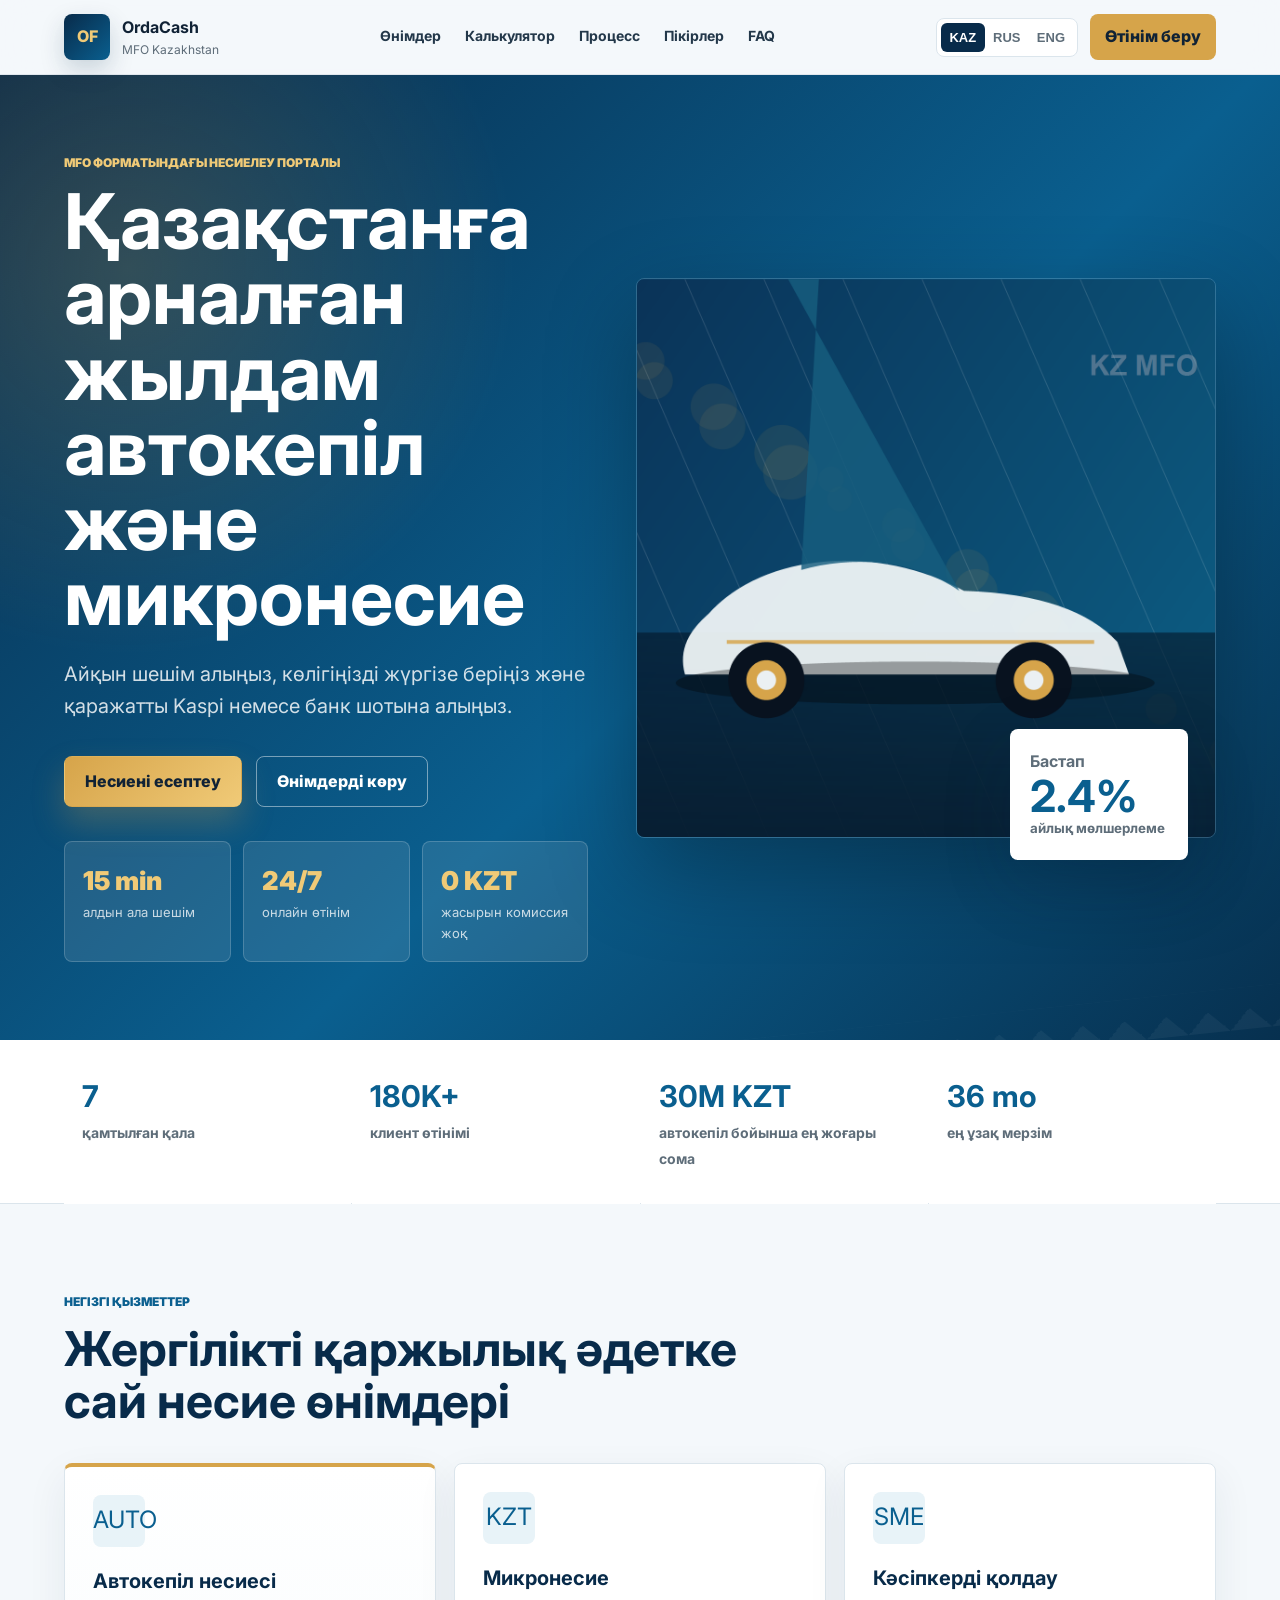
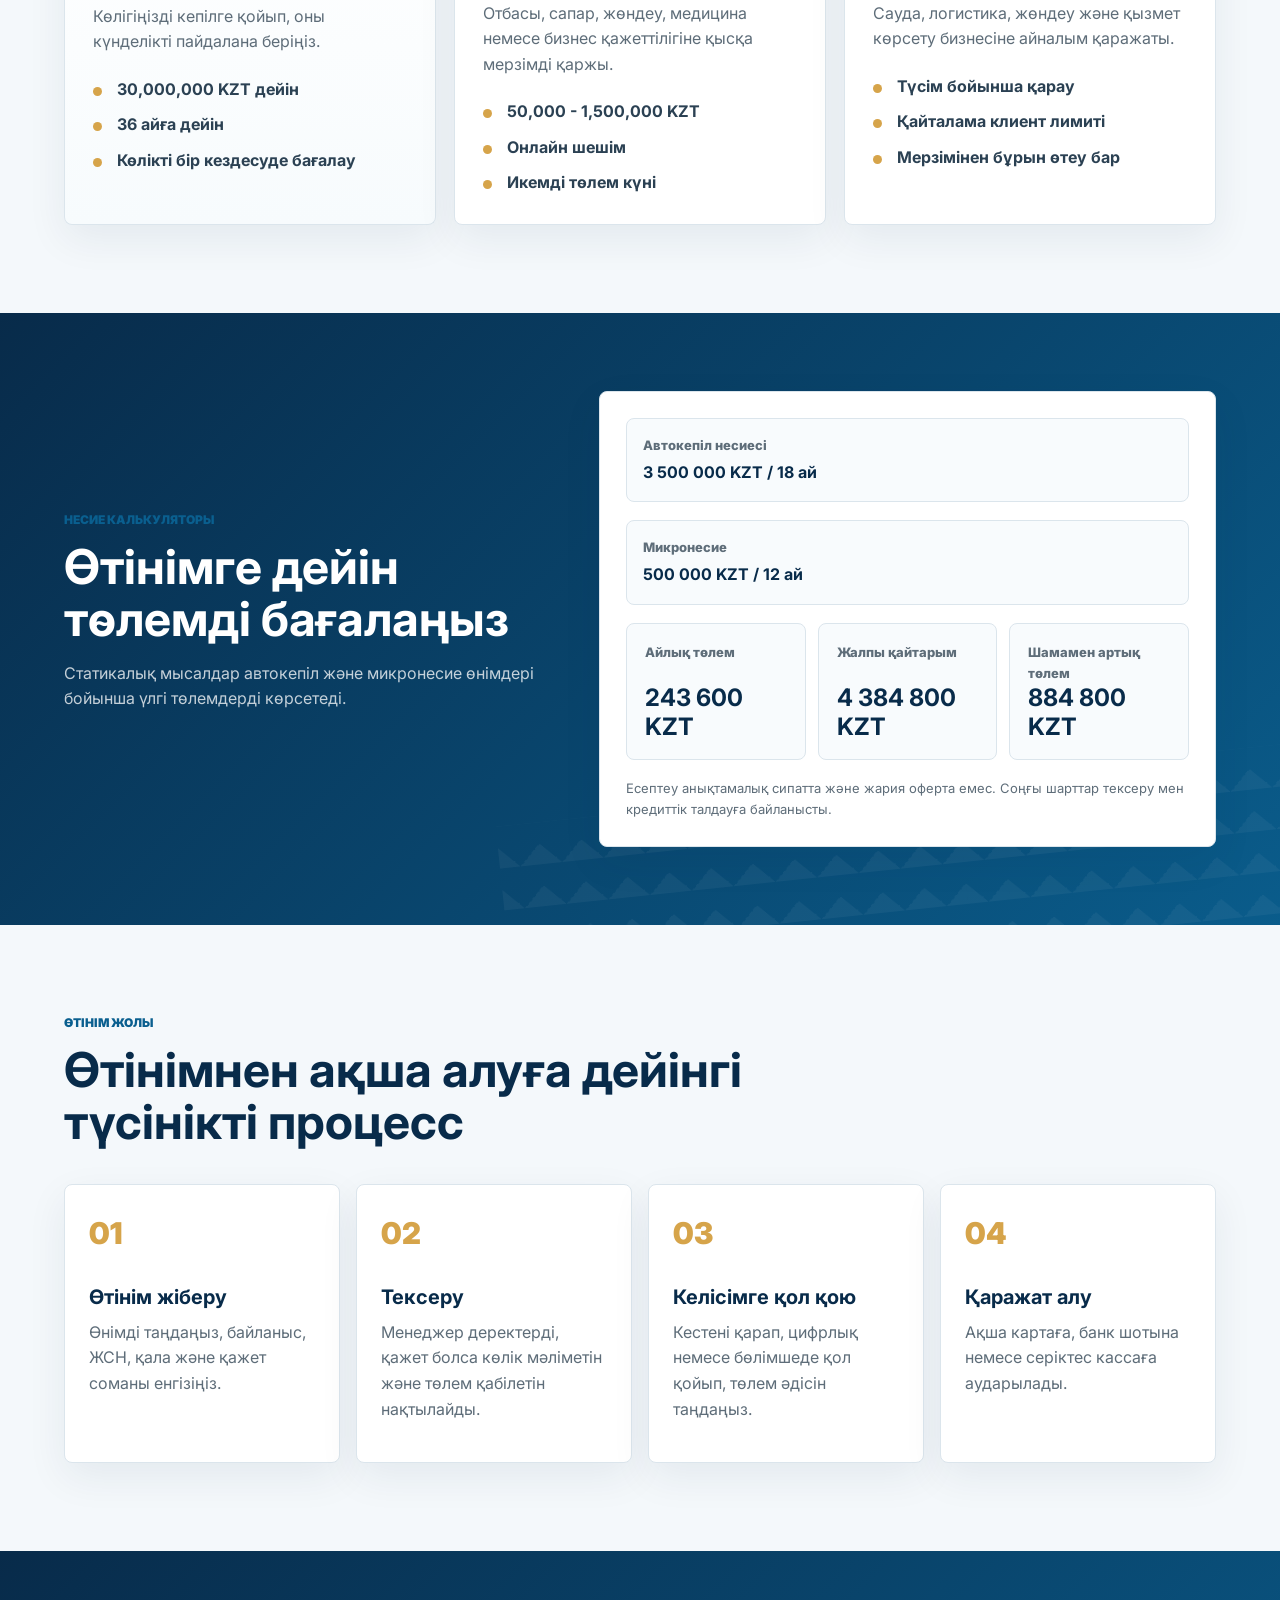
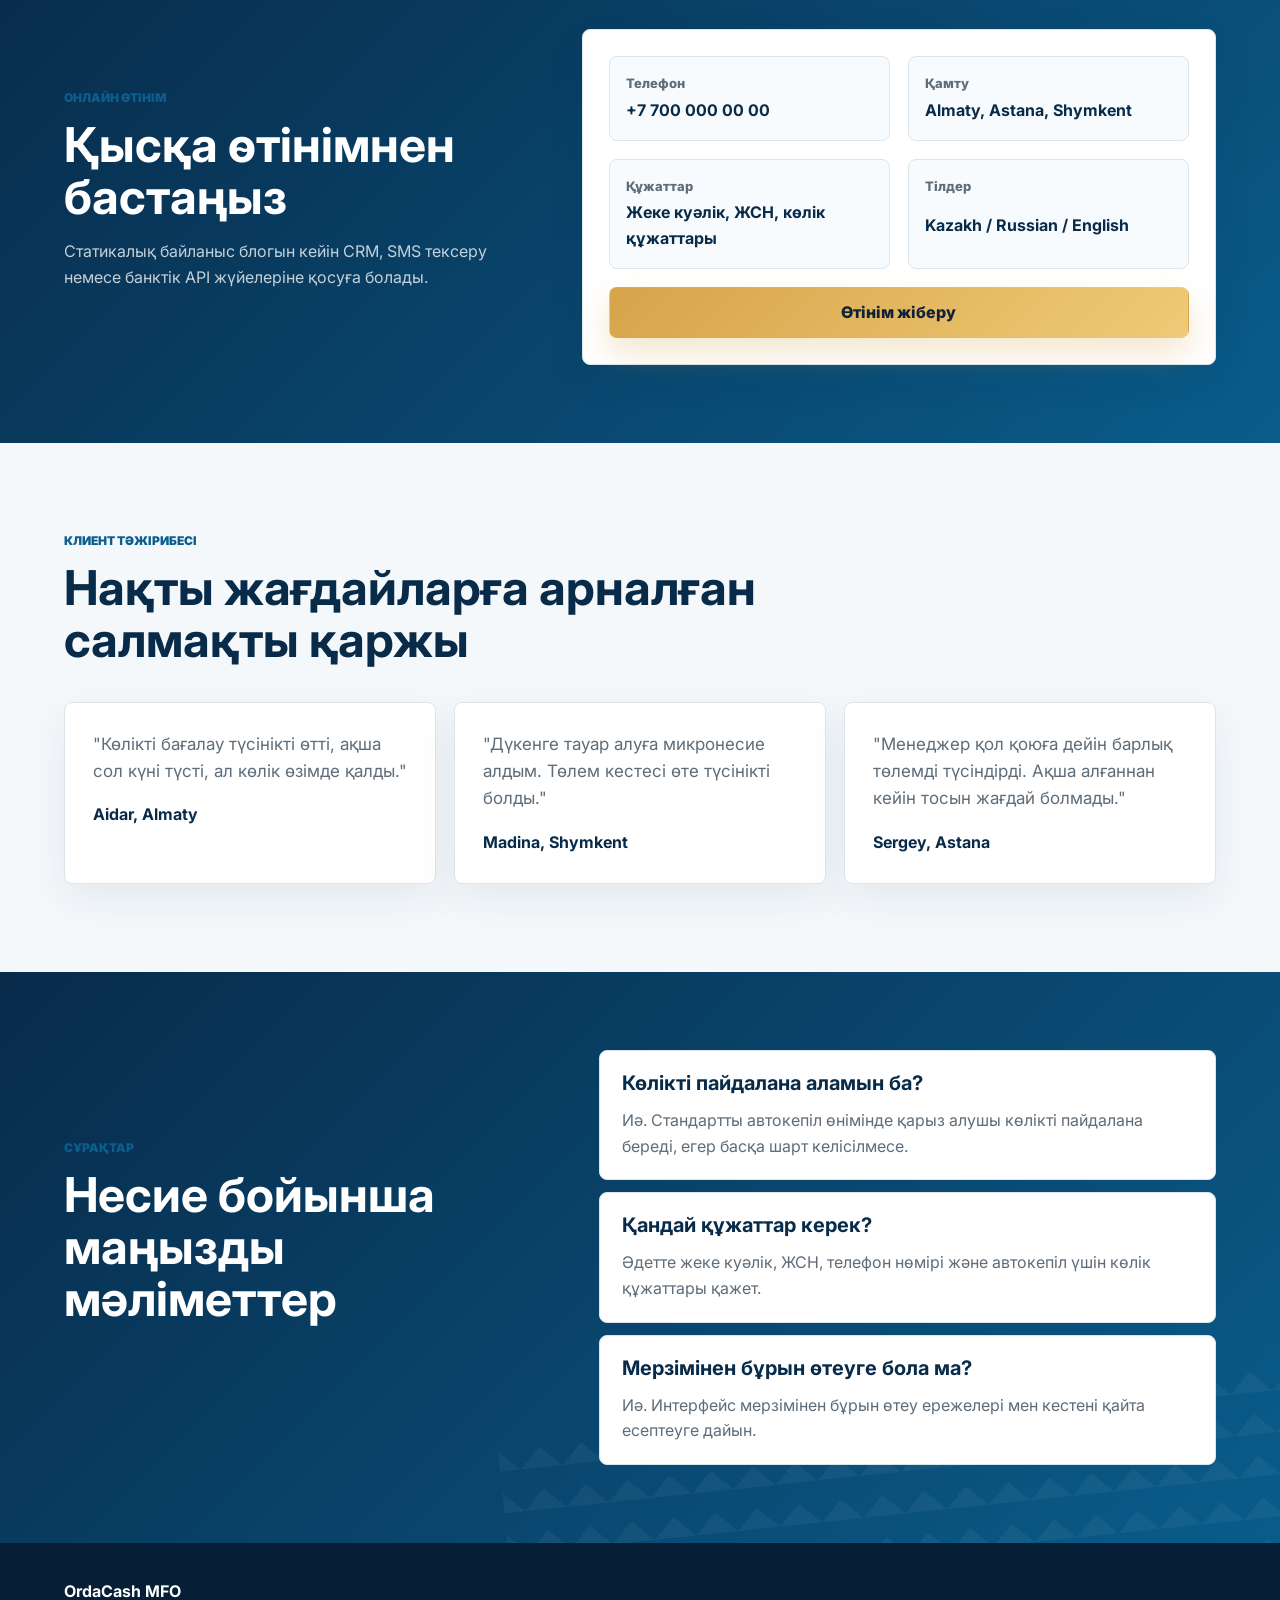
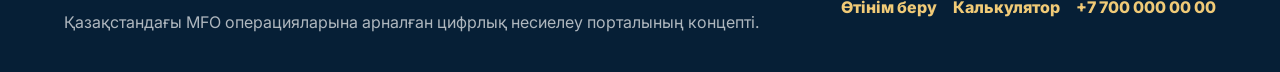
==== index.html @ c7bb6520 "Altyn Finance -> OrdaCash" ====
<!doctype html>
<html lang="kk">
  <head>
    <meta charset="utf-8" />
    <meta name="viewport" content="width=device-width, initial-scale=1" />
    <meta
      name="description"
      content="Kazakhstan MFO portal for auto-secured loans and microloans with multilingual content and responsive design."
    />
    <title>OrdaCash MFO | Kazakhstan Loan Portal</title>
    <link rel="preconnect" href="https://fonts.googleapis.com" />
    <link rel="preconnect" href="https://fonts.gstatic.com" crossorigin />
    <link
      href="https://fonts.googleapis.com/css2?family=Inter:wght@400;500;600;700;800&display=swap"
      rel="stylesheet"
    />
    <link rel="stylesheet" href="styles.css" />
  </head>
  <body>
    <header class="site-header">
      <a class="brand" href="#top" aria-label="OrdaCash home">
        <span class="brand-mark">OF</span>
        <span>
          <strong>OrdaCash</strong>
          <small data-i18n="brandSub">MFO Kazakhstan</small>
        </span>
      </a>

      <nav class="nav-links" aria-label="Primary navigation">
        <a href="#products" data-i18n="navProducts">Products</a>
        <a href="#calculator" data-i18n="navCalc">Calculator</a>
        <a href="#process" data-i18n="navProcess">Process</a>
        <a href="#reviews" data-i18n="navReviews">Reviews</a>
        <a href="#faq" data-i18n="navFaq">FAQ</a>
      </nav>

      <div class="header-actions">
        <div class="lang-switch" aria-label="Language switcher">
          <button class="active" type="button" data-lang="kk">KAZ</button>
          <button type="button" data-lang="ru">RUS</button>
          <button type="button" data-lang="en">ENG</button>
        </div>
        <a class="button compact" href="#apply" data-i18n="applyNow">Apply now</a>
      </div>
    </header>

    <main id="top">
      <section class="hero section-band">
        <div class="hero-copy">
          <p class="eyebrow" data-i18n="heroEyebrow">Licensed MFO-style lending portal</p>
          <h1 data-i18n="heroTitle">Fast auto-secured loans and microloans for Kazakhstan</h1>
          <p class="hero-text" data-i18n="heroText">
            Get a transparent decision, keep driving your vehicle, and receive funds to a Kaspi or bank account.
          </p>
          <div class="hero-actions">
            <a class="button primary" href="#calculator" data-i18n="calculateLoan">Calculate loan</a>
            <a class="button ghost" href="#products" data-i18n="viewProducts">View products</a>
          </div>
          <dl class="trust-strip">
            <div>
              <dt>15 min</dt>
              <dd data-i18n="statDecision">preliminary decision</dd>
            </div>
            <div>
              <dt>24/7</dt>
              <dd data-i18n="statOnline">online application</dd>
            </div>
            <div>
              <dt>0 KZT</dt>
              <dd data-i18n="statHidden">hidden fees</dd>
            </div>
          </dl>
        </div>

        <div class="hero-visual" aria-label="Auto loan visual">
          <img src="assets/hero-car-finance.png" alt="Premium vehicle finance visual in blue and gold" />
          <div class="rate-card">
            <span data-i18n="rateLabel">From</span>
            <strong>2.4%</strong>
            <small data-i18n="ratePeriod">monthly rate</small>
          </div>
        </div>
      </section>

      <section class="metrics">
        <div>
          <strong>7</strong>
          <span data-i18n="metricCities">cities covered</span>
        </div>
        <div>
          <strong>180K+</strong>
          <span data-i18n="metricClients">client applications</span>
        </div>
        <div>
          <strong>30M KZT</strong>
          <span data-i18n="metricMax">maximum auto-secured amount</span>
        </div>
        <div>
          <strong>36 mo</strong>
          <span data-i18n="metricTerm">maximum term</span>
        </div>
      </section>

      <section id="products" class="section">
        <div class="section-heading">
          <p class="eyebrow" data-i18n="productsEyebrow">Core services</p>
          <h2 data-i18n="productsTitle">Loan products built for local financial habits</h2>
        </div>
        <div class="product-grid">
          <article class="product-card featured">
            <div class="icon-badge">AUTO</div>
            <h3 data-i18n="autoTitle">Auto-secured loan</h3>
            <p data-i18n="autoText">Use your vehicle as collateral while continuing to drive it every day.</p>
            <ul>
              <li data-i18n="autoPoint1">Up to 30,000,000 KZT</li>
              <li data-i18n="autoPoint2">Term up to 36 months</li>
              <li data-i18n="autoPoint3">Vehicle valuation in one visit</li>
            </ul>
          </article>
          <article class="product-card">
            <div class="icon-badge">KZT</div>
            <h3 data-i18n="microTitle">Microloan</h3>
            <p data-i18n="microText">Short-term financing for family, travel, repair, medical, or business needs.</p>
            <ul>
              <li data-i18n="microPoint1">50,000 - 1,500,000 KZT</li>
              <li data-i18n="microPoint2">Online decision</li>
              <li data-i18n="microPoint3">Flexible repayment date</li>
            </ul>
          </article>
          <article class="product-card">
            <div class="icon-badge">SME</div>
            <h3 data-i18n="smeTitle">Entrepreneur support</h3>
            <p data-i18n="smeText">Working-capital loans for small trade, logistics, repair shops, and services.</p>
            <ul>
              <li data-i18n="smePoint1">Revenue-based review</li>
              <li data-i18n="smePoint2">Repeat-client limits</li>
              <li data-i18n="smePoint3">Early repayment available</li>
            </ul>
          </article>
        </div>
      </section>

      <section id="calculator" class="calculator-section section-band">
        <div class="calculator-copy">
          <p class="eyebrow" data-i18n="calcEyebrow">Loan calculator</p>
          <h2 data-i18n="calcTitle">Estimate payment before applying</h2>
          <p data-i18n="calcText">
            Static examples show typical repayment figures for auto-secured and microloan products.
          </p>
        </div>

        <div class="calculator">
          <div class="static-row">
            <span data-i18n="autoTitle">Auto-secured loan</span>
            <strong data-i18n="calcExampleAuto">3 500 000 KZT / 18 months</strong>
          </div>
          <div class="static-row">
            <span data-i18n="microTitle">Microloan</span>
            <strong data-i18n="calcExampleMicro">500 000 KZT / 12 months</strong>
          </div>
          <div class="result-grid">
            <div>
              <span data-i18n="monthlyPayment">Monthly payment</span>
              <strong>243 600 KZT</strong>
            </div>
            <div>
              <span data-i18n="totalPayment">Total repayment</span>
              <strong>4 384 800 KZT</strong>
            </div>
            <div>
              <span data-i18n="overPayment">Estimated overpayment</span>
              <strong>884 800 KZT</strong>
            </div>
          </div>
          <p class="fineprint" data-i18n="calcFineprint">
            Calculation is indicative and not a public offer. Final terms depend on verification and credit review.
          </p>
        </div>
      </section>

      <section id="process" class="section">
        <div class="section-heading">
          <p class="eyebrow" data-i18n="processEyebrow">Application flow</p>
          <h2 data-i18n="processTitle">A familiar, low-friction route from request to payout</h2>
        </div>
        <div class="steps">
          <article>
            <span>01</span>
            <h3 data-i18n="step1Title">Submit request</h3>
            <p data-i18n="step1Text">Choose product, enter contacts, IIN, city, and target amount.</p>
          </article>
          <article>
            <span>02</span>
            <h3 data-i18n="step2Title">Verification</h3>
            <p data-i18n="step2Text">Manager confirms details, vehicle data if needed, and repayment capacity.</p>
          </article>
          <article>
            <span>03</span>
            <h3 data-i18n="step3Title">Sign agreement</h3>
            <p data-i18n="step3Text">Review schedule, sign digitally or in branch, and select payout method.</p>
          </article>
          <article>
            <span>04</span>
            <h3 data-i18n="step4Title">Receive funds</h3>
            <p data-i18n="step4Text">Funds are transferred to card, bank account, or partner cash desk.</p>
          </article>
        </div>
      </section>

      <section id="apply" class="apply-section section-band">
        <div>
          <p class="eyebrow" data-i18n="applyEyebrow">Online request</p>
          <h2 data-i18n="applyTitle">Start with a short application</h2>
          <p data-i18n="applyText">The static contact block can be connected to CRM, SMS verification, or banking APIs later.</p>
        </div>
        <div class="application-form static-application">
          <div>
            <span data-i18n="phoneLabel">Phone</span>
            <strong>+7 700 000 00 00</strong>
          </div>
          <div>
            <span data-i18n="coverageLabel">Coverage</span>
            <strong>Almaty, Astana, Shymkent</strong>
          </div>
          <div>
            <span data-i18n="documentsLabel">Documents</span>
            <strong data-i18n="documentsValue">ID, IIN, vehicle documents</strong>
          </div>
          <div>
            <span data-i18n="languagesLabel">Languages</span>
            <strong>Kazakh / Russian / English</strong>
          </div>
          <a class="button primary wide" href="tel:+77000000000" data-i18n="sendRequest">Send request</a>
        </div>
      </section>

      <section id="reviews" class="section">
        <div class="section-heading">
          <p class="eyebrow" data-i18n="reviewsEyebrow">Client stories</p>
          <h2 data-i18n="reviewsTitle">Calm, practical finance for real situations</h2>
        </div>
        <div class="reviews">
          <article>
            <p data-i18n="review1">"The car valuation was clear, and I received the money the same day without leaving the vehicle at the branch."</p>
            <strong>Aidar, Almaty</strong>
          </article>
          <article>
            <p data-i18n="review2">"I used a microloan for shop inventory. The repayment calendar was easy to understand."</p>
            <strong>Madina, Shymkent</strong>
          </article>
          <article>
            <p data-i18n="review3">"The manager explained all charges before signing. No surprises after payout."</p>
            <strong>Sergey, Astana</strong>
          </article>
        </div>
      </section>

      <section id="faq" class="faq section-band">
        <div class="section-heading">
          <p class="eyebrow" data-i18n="faqEyebrow">Questions</p>
          <h2 data-i18n="faqTitle">Important lending details</h2>
        </div>
        <div class="faq-list">
          <article>
            <h3 data-i18n="faq1Q">Can I keep using my car?</h3>
            <p data-i18n="faq1A">Yes. For the standard auto-secured product, the borrower keeps using the vehicle unless a different structure is agreed.</p>
          </article>
          <article>
            <h3 data-i18n="faq2Q">Which documents are needed?</h3>
            <p data-i18n="faq2A">Usually identity document, IIN, phone number, and vehicle documents for auto-secured loans.</p>
          </article>
          <article>
            <h3 data-i18n="faq3Q">Is early repayment possible?</h3>
            <p data-i18n="faq3A">Yes. The interface is prepared for early repayment rules and schedule recalculation.</p>
          </article>
        </div>
      </section>
    </main>

    <footer class="site-footer">
      <div>
        <strong>OrdaCash MFO</strong>
        <p data-i18n="footerText">Digital lending portal concept for Kazakhstan MFO operations.</p>
      </div>
      <div class="footer-links">
        <a href="#apply" data-i18n="applyNow">Apply now</a>
        <a href="#calculator" data-i18n="navCalc">Calculator</a>
        <a href="tel:+77000000000">+7 700 000 00 00</a>
      </div>
    </footer>

    <script src="script.js"></script>
  </body>
</html>
---- styles.css ----
:root {
  --navy: #082b4a;
  --blue: #0a5f8f;
  --blue-2: #0d7a9b;
  --gold: #d6a44a;
  --gold-2: #f0ca77;
  --ink: #102235;
  --muted: #5e6d79;
  --line: #dbe5ec;
  --panel: #ffffff;
  --soft: #f4f8fb;
  --shadow: 0 24px 70px rgba(8, 43, 74, 0.16);
}

* {
  box-sizing: border-box;
}

html {
  scroll-behavior: smooth;
}

body {
  margin: 0;
  background: var(--soft);
  color: var(--ink);
  font-family: Inter, Arial, sans-serif;
  line-height: 1.6;
}

a {
  color: inherit;
  text-decoration: none;
}

img {
  display: block;
  max-width: 100%;
}

.site-header {
  position: sticky;
  top: 0;
  z-index: 20;
  display: grid;
  grid-template-columns: auto 1fr auto;
  gap: 24px;
  align-items: center;
  padding: 14px clamp(18px, 5vw, 72px);
  background: rgba(244, 248, 251, 0.88);
  border-bottom: 1px solid rgba(8, 43, 74, 0.08);
  backdrop-filter: blur(18px);
}

.brand,
.header-actions,
.nav-links,
.lang-switch {
  display: flex;
  align-items: center;
}

.brand {
  gap: 12px;
}

.brand-mark {
  display: grid;
  width: 46px;
  height: 46px;
  place-items: center;
  border-radius: 8px;
  background: linear-gradient(135deg, var(--navy), var(--blue));
  color: var(--gold-2);
  font-weight: 800;
  box-shadow: 0 10px 24px rgba(8, 43, 74, 0.18);
}

.brand strong,
.brand small {
  display: block;
}

.brand small {
  color: var(--muted);
  font-size: 12px;
}

.nav-links {
  justify-content: center;
  gap: 24px;
  color: #23384a;
  font-size: 14px;
  font-weight: 700;
}

.nav-links a {
  padding: 8px 0;
  border-bottom: 2px solid transparent;
}

.nav-links a:hover {
  border-color: var(--gold);
}

.header-actions {
  gap: 12px;
}

.lang-switch {
  padding: 4px;
  border: 1px solid var(--line);
  border-radius: 8px;
  background: #fff;
}

.lang-switch button {
  display: inline-flex;
  align-items: center;
  justify-content: center;
  min-width: 44px;
  border: 0;
  border-radius: 6px;
  background: transparent;
  color: var(--muted);
  cursor: pointer;
  font-size: 13px;
  font-weight: 800;
  padding: 7px 8px;
}

.lang-switch button.active {
  background: var(--navy);
  color: #fff;
}

.button {
  display: inline-flex;
  align-items: center;
  justify-content: center;
  min-height: 46px;
  border: 1px solid transparent;
  border-radius: 8px;
  cursor: pointer;
  font-weight: 800;
  padding: 12px 20px;
  transition: transform 160ms ease, box-shadow 160ms ease, background 160ms ease;
}

.button:hover {
  transform: translateY(-1px);
}

.button.primary {
  background: linear-gradient(135deg, var(--gold), var(--gold-2));
  color: #102235;
  box-shadow: 0 16px 32px rgba(214, 164, 74, 0.26);
}

.button.ghost {
  border-color: rgba(255, 255, 255, 0.45);
  color: #fff;
}

.button.compact {
  min-height: 40px;
  background: var(--gold);
  color: var(--ink);
  padding: 9px 14px;
}

.section,
.section-band,
.metrics,
.site-footer {
  padding-inline: clamp(18px, 5vw, 72px);
}

.section {
  padding-block: 88px;
}

.section-band {
  position: relative;
  padding-block: 78px;
  overflow: hidden;
}

.hero {
  display: grid;
  min-height: 690px;
  grid-template-columns: minmax(0, 0.95fr) minmax(420px, 1.05fr);
  gap: 48px;
  align-items: center;
  background:
    radial-gradient(circle at 10% 20%, rgba(214, 164, 74, 0.20), transparent 28%),
    linear-gradient(135deg, #082b4a 0%, #0a5f8f 56%, #07304f 100%);
  color: #fff;
}

.hero::after,
.calculator-section::after,
.faq::after {
  content: "";
  position: absolute;
  inset: auto -10% -35% 40%;
  height: 360px;
  background-image:
    linear-gradient(45deg, rgba(255, 255, 255, 0.08) 25%, transparent 25%),
    linear-gradient(-45deg, rgba(255, 255, 255, 0.08) 25%, transparent 25%);
  background-size: 42px 42px;
  opacity: 0.6;
  transform: rotate(-6deg);
}

.hero-copy,
.hero-visual,
.calculator,
.calculator-copy,
.apply-section > div,
.application-form {
  position: relative;
  z-index: 1;
}

.eyebrow {
  margin: 0 0 12px;
  color: var(--gold-2);
  font-size: 12px;
  font-weight: 900;
  letter-spacing: 0;
  text-transform: uppercase;
}

h1,
h2,
h3,
p {
  margin-top: 0;
}

h1 {
  max-width: 780px;
  margin-bottom: 22px;
  font-size: clamp(44px, 6vw, 78px);
  line-height: 0.98;
  letter-spacing: 0;
}

h2 {
  margin-bottom: 16px;
  color: var(--navy);
  font-size: clamp(30px, 4vw, 48px);
  line-height: 1.08;
}

h3 {
  margin-bottom: 10px;
  color: var(--navy);
  font-size: 20px;
  line-height: 1.25;
}

.hero-text {
  max-width: 640px;
  color: rgba(255, 255, 255, 0.82);
  font-size: 20px;
}

.hero-actions {
  display: flex;
  flex-wrap: wrap;
  gap: 14px;
  margin: 34px 0;
}

.trust-strip {
  display: grid;
  grid-template-columns: repeat(3, minmax(0, 1fr));
  gap: 12px;
  max-width: 640px;
  margin: 0;
}

.trust-strip div,
.metrics div,
.result-grid div {
  border: 1px solid rgba(255, 255, 255, 0.18);
  border-radius: 8px;
  padding: 18px;
  background: rgba(255, 255, 255, 0.10);
}

.trust-strip dt {
  color: var(--gold-2);
  font-size: 26px;
  font-weight: 900;
}

.trust-strip dd {
  margin: 0;
  color: rgba(255, 255, 255, 0.76);
  font-size: 13px;
}

.hero-visual {
  min-height: 520px;
}

.hero-visual img {
  width: 100%;
  height: min(560px, 48vw);
  min-height: 420px;
  object-fit: cover;
  border: 1px solid rgba(255, 255, 255, 0.16);
  border-radius: 8px;
  box-shadow: 0 32px 90px rgba(0, 0, 0, 0.28);
}

.rate-card {
  position: absolute;
  right: 28px;
  bottom: -22px;
  display: grid;
  min-width: 178px;
  gap: 0;
  padding: 20px;
  border-radius: 8px;
  background: #fff;
  color: var(--ink);
  box-shadow: var(--shadow);
}

.rate-card span,
.rate-card small {
  color: var(--muted);
  font-weight: 700;
}

.rate-card strong {
  color: var(--blue);
  font-size: 44px;
  line-height: 1;
}

.metrics {
  display: grid;
  grid-template-columns: repeat(4, minmax(0, 1fr));
  gap: 1px;
  background: #fff;
  box-shadow: inset 0 -1px var(--line);
}

.metrics div {
  border: 0;
  border-radius: 0;
  background: #fff;
  padding-block: 32px;
}

.metrics strong {
  display: block;
  color: var(--blue);
  font-size: 30px;
}

.metrics span {
  color: var(--muted);
  font-size: 14px;
  font-weight: 700;
}

.section-heading {
  max-width: 760px;
  margin-bottom: 36px;
}

.section-heading .eyebrow,
.calculator-copy .eyebrow,
.apply-section .eyebrow {
  color: var(--blue);
}

.product-grid,
.reviews {
  display: grid;
  grid-template-columns: repeat(3, minmax(0, 1fr));
  gap: 18px;
}

.product-card,
.steps article,
.reviews article,
.application-form,
.calculator {
  border: 1px solid var(--line);
  border-radius: 8px;
  background: var(--panel);
  box-shadow: 0 14px 40px rgba(8, 43, 74, 0.07);
}

.product-card {
  padding: 28px;
}

.product-card.featured {
  background: linear-gradient(180deg, #ffffff, #f7fbfd);
  border-top: 4px solid var(--gold);
}

.icon-badge {
  display: grid;
  width: 52px;
  height: 52px;
  place-items: center;
  margin-bottom: 22px;
  border-radius: 8px;
  background: #e8f3f8;
  color: var(--blue);
  font-size: 24px;
}

.product-card p,
.steps p,
.reviews p,
.faq p,
.calculator-copy p,
.apply-section p,
.site-footer p {
  color: var(--muted);
}

.product-card ul {
  display: grid;
  gap: 10px;
  margin: 22px 0 0;
  padding: 0;
  list-style: none;
}

.product-card li {
  position: relative;
  padding-left: 24px;
  color: #2b4153;
  font-weight: 700;
}

.product-card li::before {
  content: "";
  position: absolute;
  left: 0;
  top: 10px;
  width: 9px;
  height: 9px;
  border-radius: 50%;
  background: var(--gold);
}

.calculator-section,
.apply-section,
.faq {
  display: grid;
  grid-template-columns: minmax(0, 0.8fr) minmax(420px, 1fr);
  gap: 42px;
  align-items: center;
  background:
    linear-gradient(135deg, rgba(8, 43, 74, 0.96), rgba(10, 95, 143, 0.94)),
    var(--navy);
}

.calculator-section h2,
.apply-section h2,
.faq h2 {
  color: #fff;
}

.calculator-copy p,
.apply-section p {
  max-width: 620px;
  color: rgba(255, 255, 255, 0.76);
}

.calculator,
.application-form {
  display: grid;
  gap: 18px;
  padding: 26px;
}

output {
  color: var(--blue);
  font-size: 22px;
  font-weight: 900;
}

.static-row,
.static-application > div {
  display: grid;
  gap: 4px;
  border: 1px solid var(--line);
  border-radius: 8px;
  background: #f8fbfd;
  padding: 16px;
}

.static-row span,
.static-application span {
  color: var(--muted);
  font-size: 13px;
  font-weight: 800;
}

.static-row strong,
.static-application strong {
  color: var(--navy);
}

.result-grid {
  display: grid;
  grid-template-columns: repeat(3, minmax(0, 1fr));
  gap: 12px;
}

.result-grid div {
  border-color: var(--line);
  background: #f8fbfd;
}

.result-grid span {
  display: block;
  min-height: 42px;
  color: var(--muted);
  font-size: 13px;
  font-weight: 800;
}

.result-grid strong {
  display: block;
  color: var(--navy);
  font-size: clamp(18px, 2vw, 24px);
  line-height: 1.2;
}

.fineprint {
  margin: 0;
  color: var(--muted);
  font-size: 13px;
}

.steps {
  display: grid;
  grid-template-columns: repeat(4, minmax(0, 1fr));
  gap: 16px;
}

.steps article {
  padding: 24px;
}

.steps span {
  display: inline-flex;
  margin-bottom: 28px;
  color: var(--gold);
  font-size: 30px;
  font-weight: 900;
}

.apply-section {
  grid-template-columns: minmax(0, 0.75fr) minmax(500px, 1fr);
}

.application-form {
  grid-template-columns: repeat(2, minmax(0, 1fr));
}

.application-form .wide {
  grid-column: 1 / -1;
}

.reviews article {
  padding: 28px;
}

.reviews p {
  font-size: 17px;
}

.reviews strong {
  color: var(--navy);
}

.faq {
  grid-template-columns: minmax(0, 0.8fr) minmax(420px, 1fr);
}

.faq-list {
  position: relative;
  z-index: 1;
  display: grid;
  gap: 12px;
}

.faq-list article {
  padding: 20px 22px;
  border: 1px solid var(--line);
  border-radius: 8px;
  background: #fff;
}

.faq-list p {
  margin: 12px 0 0;
}

.site-footer {
  display: flex;
  justify-content: space-between;
  gap: 24px;
  padding-block: 36px;
  background: #061f36;
  color: #fff;
}

.site-footer p {
  margin: 6px 0 0;
  color: rgba(255, 255, 255, 0.68);
}

.footer-links {
  display: flex;
  flex-wrap: wrap;
  gap: 16px;
  align-items: center;
  color: var(--gold-2);
  font-weight: 800;
}

@media (max-width: 1080px) {
  .site-header {
    grid-template-columns: 1fr;
  }

  .nav-links {
    flex-wrap: wrap;
    justify-content: flex-start;
  }

  .hero,
  .calculator-section,
  .apply-section,
  .faq {
    grid-template-columns: 1fr;
  }

  .hero {
    padding-top: 52px;
  }

  .hero-visual img {
    height: 470px;
  }

  .metrics,
  .steps {
    grid-template-columns: repeat(2, minmax(0, 1fr));
  }

  .product-grid,
  .reviews {
    grid-template-columns: 1fr;
  }
}

@media (max-width: 680px) {
  .site-header {
    position: static;
    gap: 12px;
    padding: 12px 18px;
  }

  .brand-mark {
    width: 40px;
    height: 40px;
  }

  .nav-links {
    display: none;
  }

  .section,
  .section-band {
    padding-block: 58px;
  }

  .hero {
    min-height: 0;
  }

  .hero-text {
    font-size: 17px;
  }

  .trust-strip,
  .metrics,
  .steps,
  .result-grid,
  .application-form {
    grid-template-columns: 1fr;
  }

  .hero-visual {
    min-height: 0;
  }

  .hero-visual img {
    height: 330px;
    min-height: 0;
  }

  .rate-card {
    position: static;
    margin-top: 14px;
  }

  .header-actions {
    align-items: stretch;
    flex-direction: row;
    gap: 8px;
  }

  .lang-switch {
    flex: 1;
  }

  .lang-switch button {
    flex: 1;
    min-width: 0;
    padding-inline: 6px;
  }

  .button.compact {
    flex: 1;
    padding-inline: 10px;
  }

  .site-footer {
    flex-direction: column;
  }
}
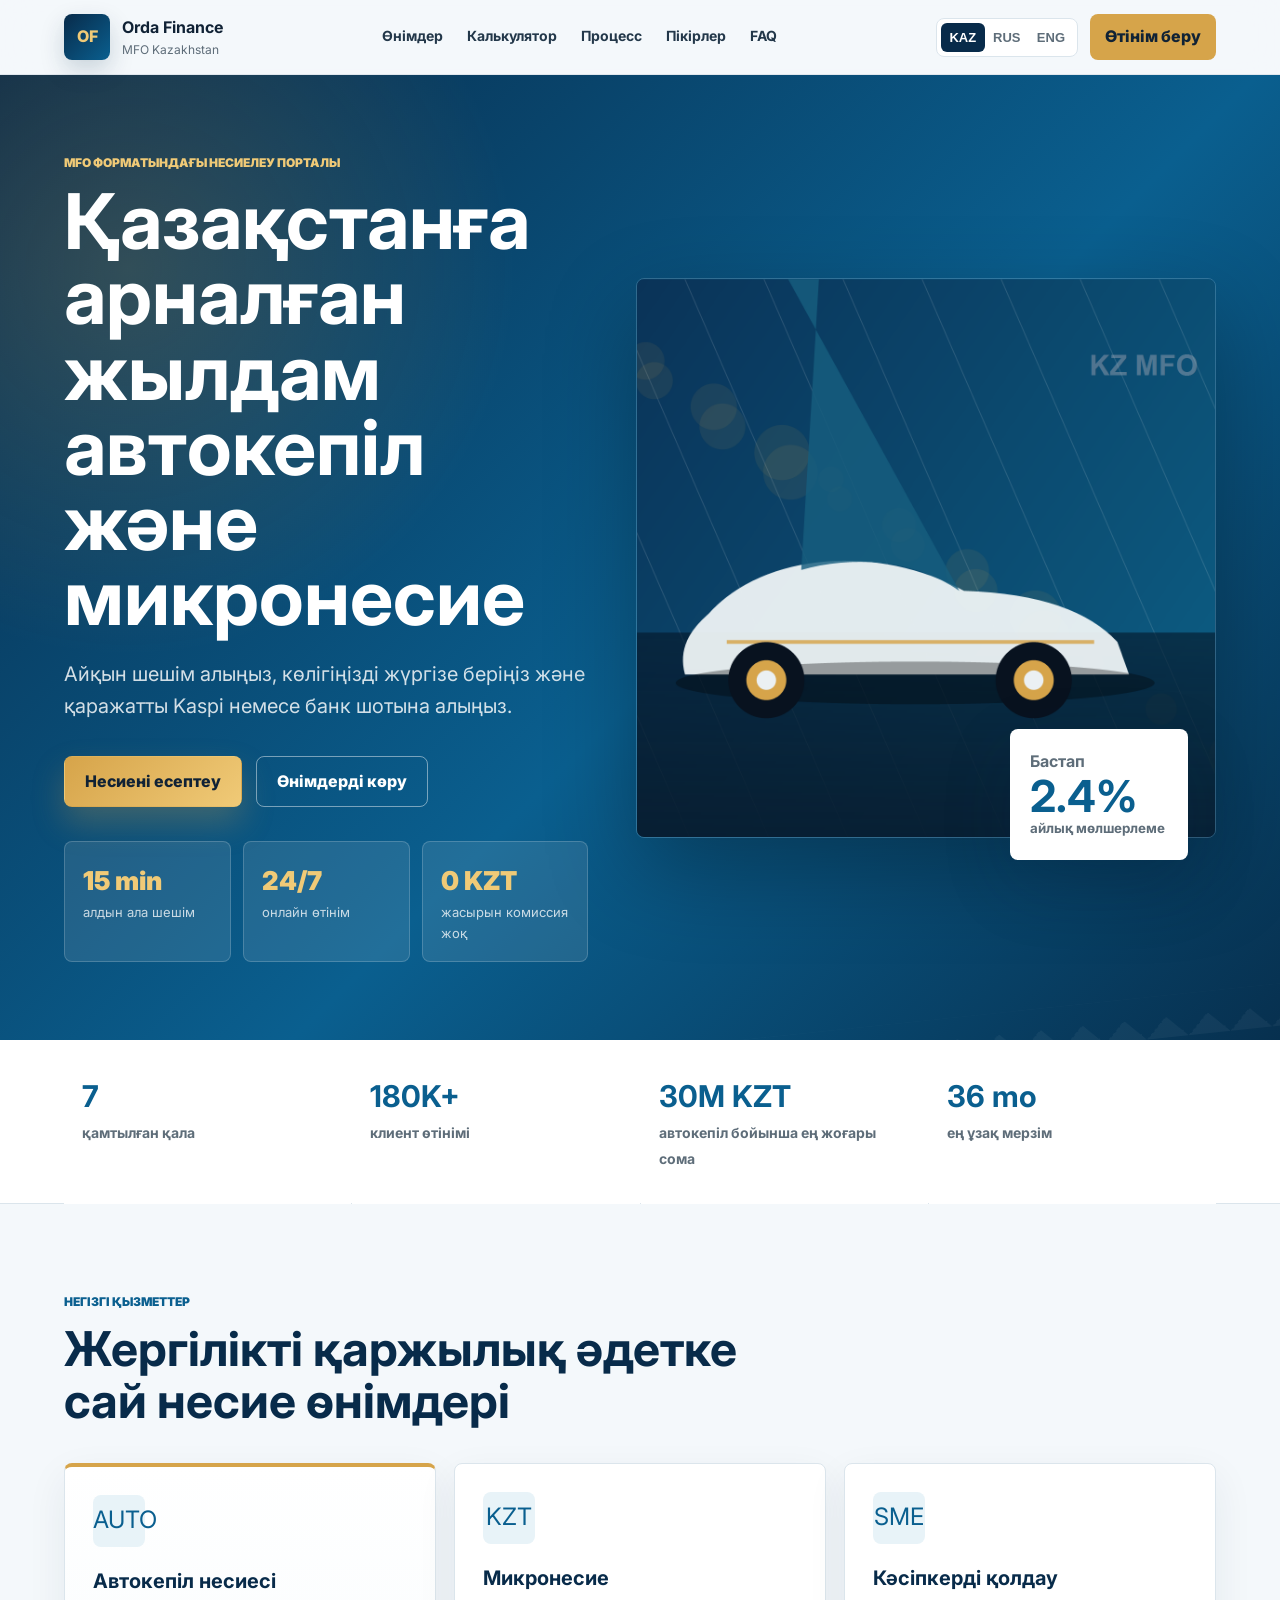
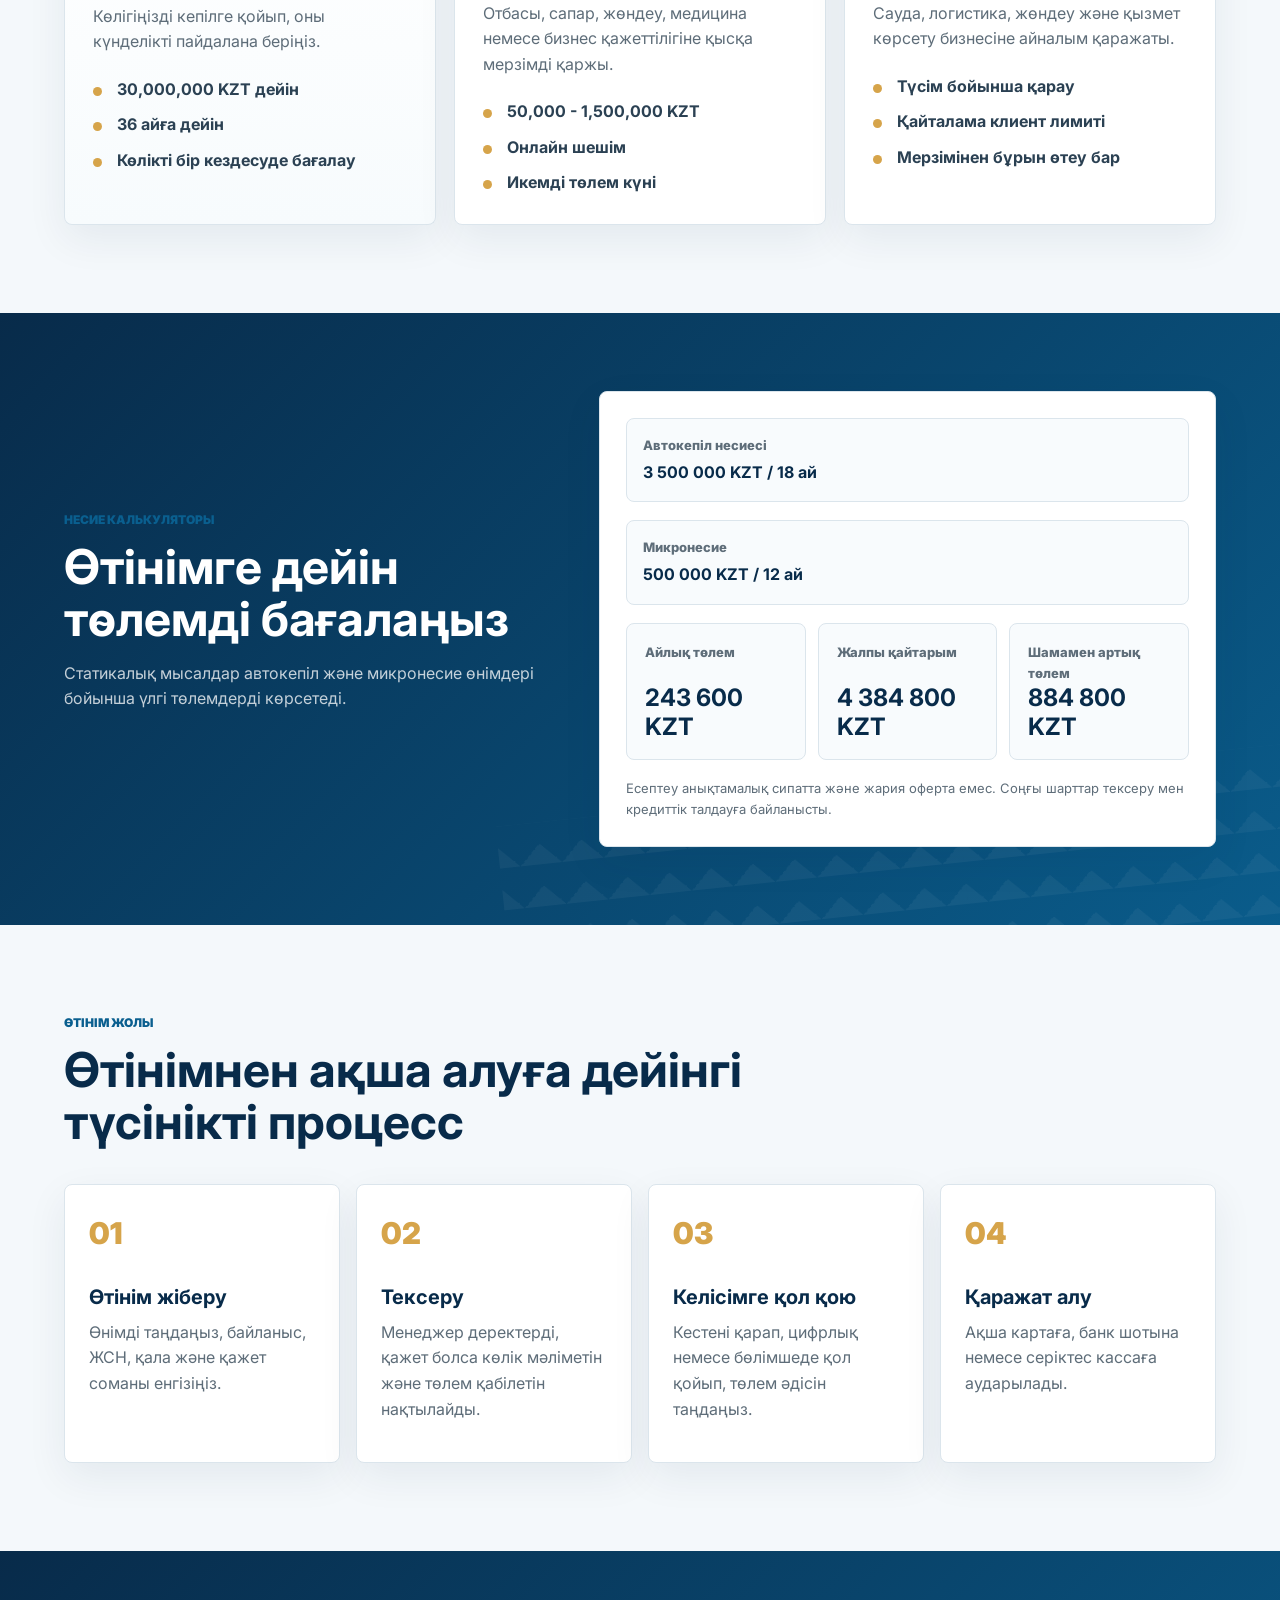
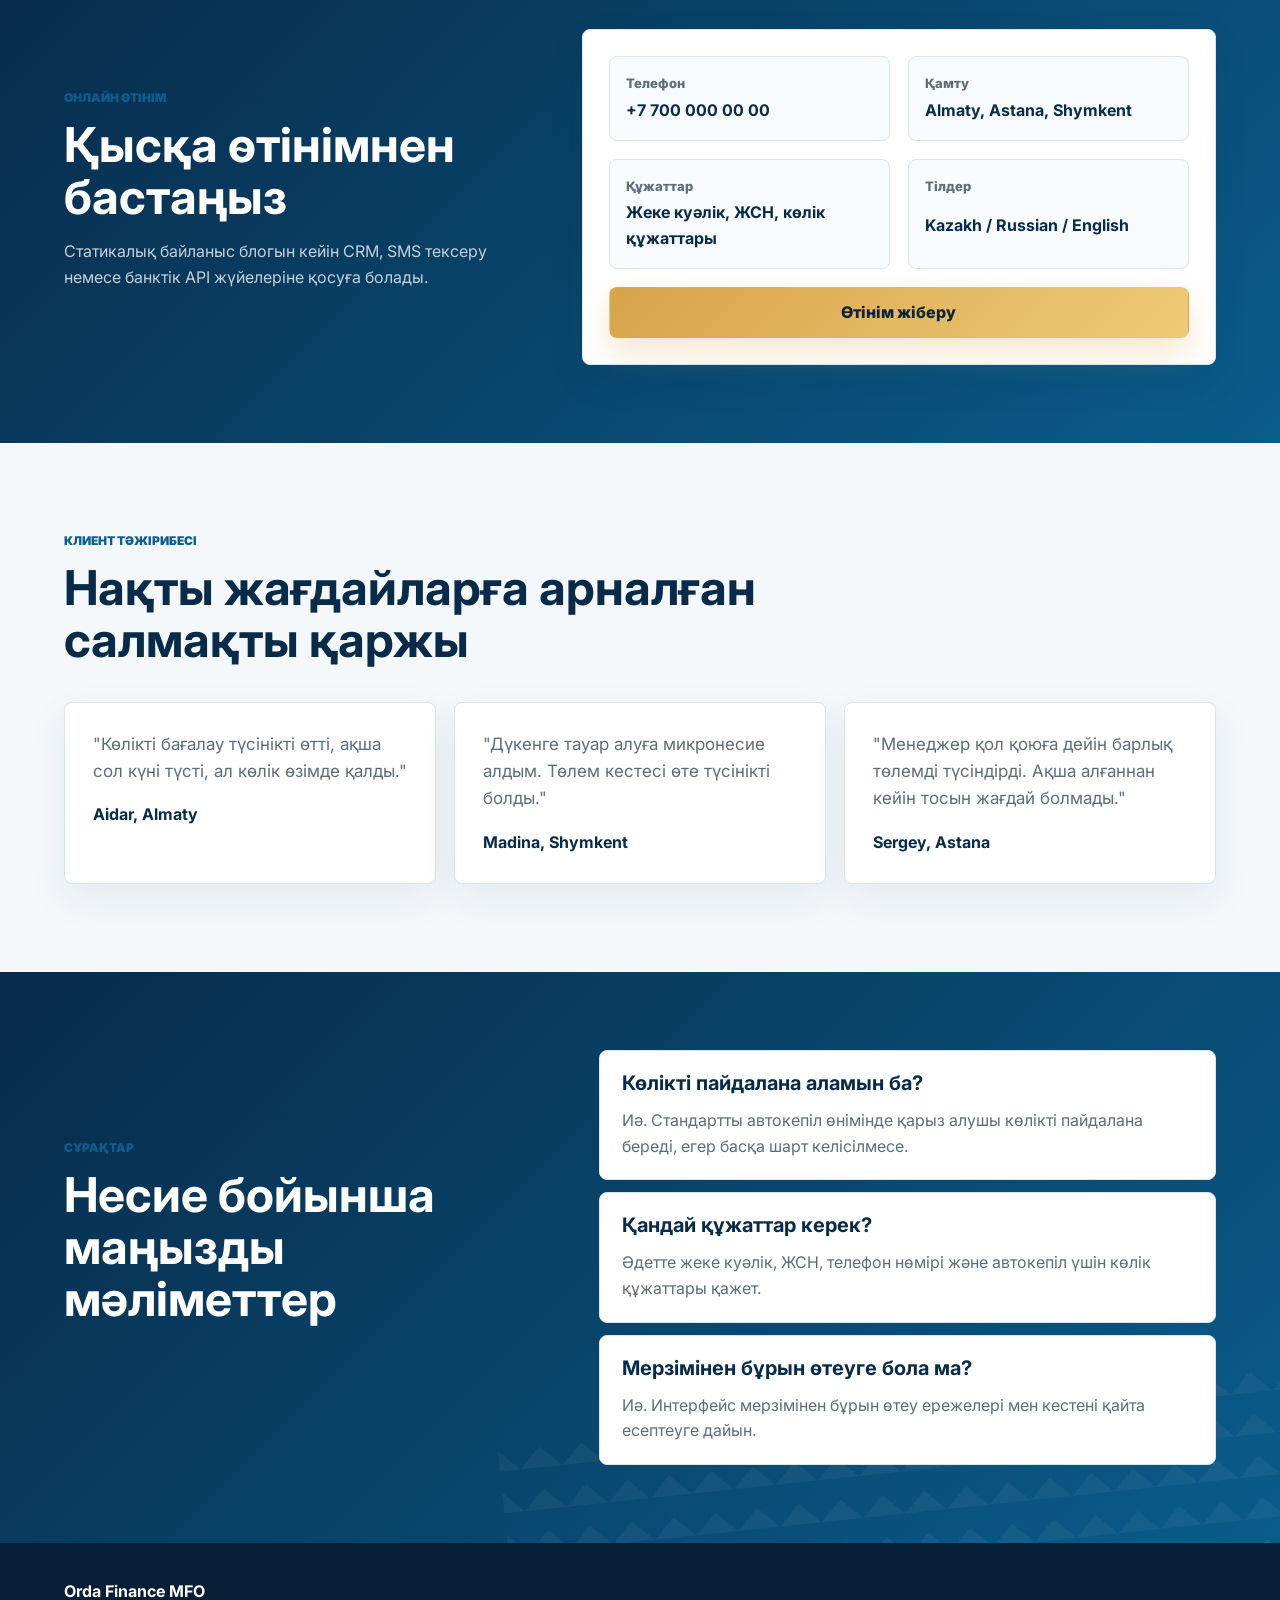
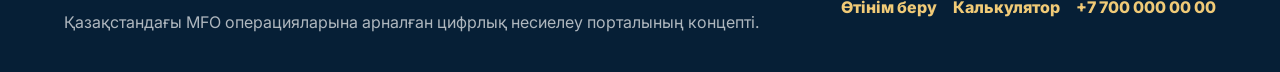
==== commit b7ba6c1b: "OrdaCash -> Orda Finance" ====
--- a/index.html
+++ b/index.html
@@ -7,7 +7,7 @@
       name="description"
       content="Kazakhstan MFO portal for auto-secured loans and microloans with multilingual content and responsive design."
     />
-    <title>OrdaCash MFO | Kazakhstan Loan Portal</title>
+    <title>Orda Finance MFO</title>
     <link rel="preconnect" href="https://fonts.googleapis.com" />
     <link rel="preconnect" href="https://fonts.gstatic.com" crossorigin />
     <link
@@ -18,10 +18,10 @@
   </head>
   <body>
     <header class="site-header">
-      <a class="brand" href="#top" aria-label="OrdaCash home">
+      <a class="brand" href="#top" aria-label="Orda Finance home">
         <span class="brand-mark">OF</span>
         <span>
-          <strong>OrdaCash</strong>
+          <strong>Orda Finance</strong>
           <small data-i18n="brandSub">MFO Kazakhstan</small>
         </span>
       </a>
@@ -279,7 +279,7 @@
 
     <footer class="site-footer">
       <div>
-        <strong>OrdaCash MFO</strong>
+        <strong>Orda Finance MFO</strong>
         <p data-i18n="footerText">Digital lending portal concept for Kazakhstan MFO operations.</p>
       </div>
       <div class="footer-links">
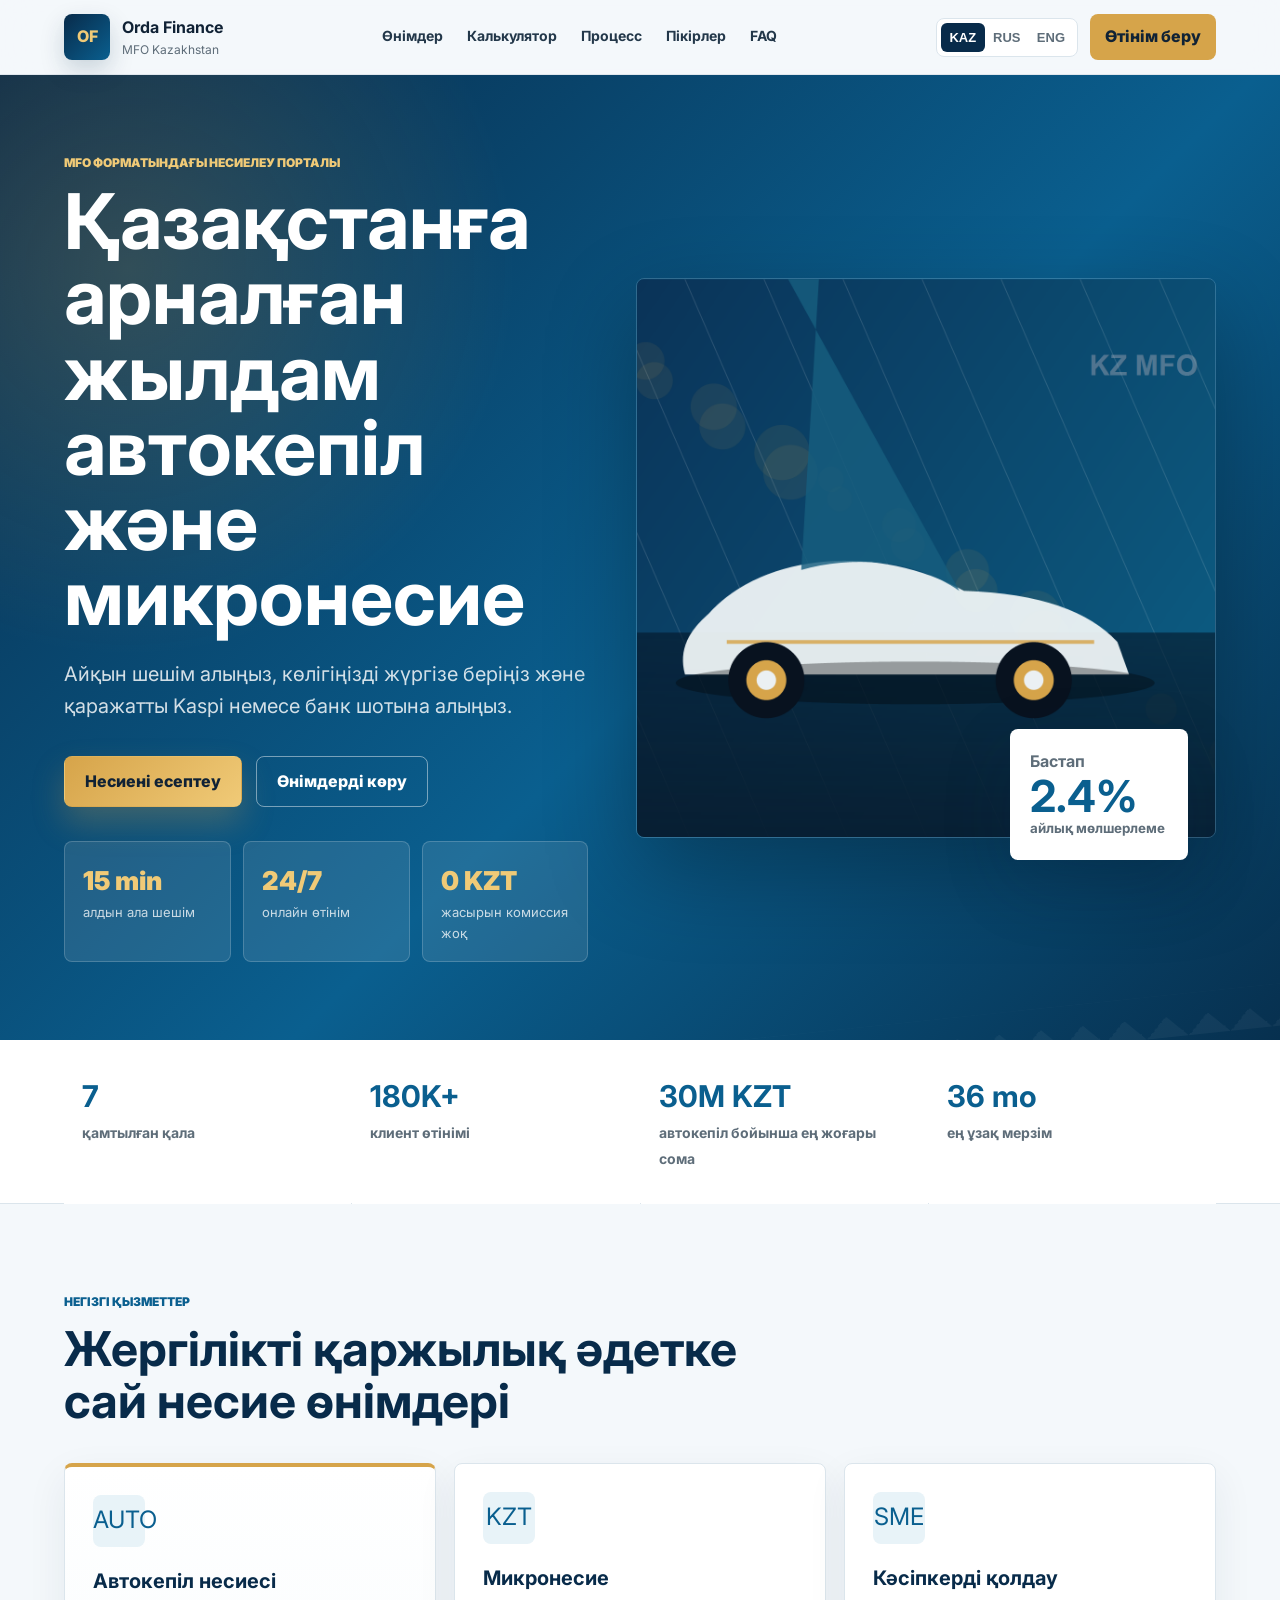
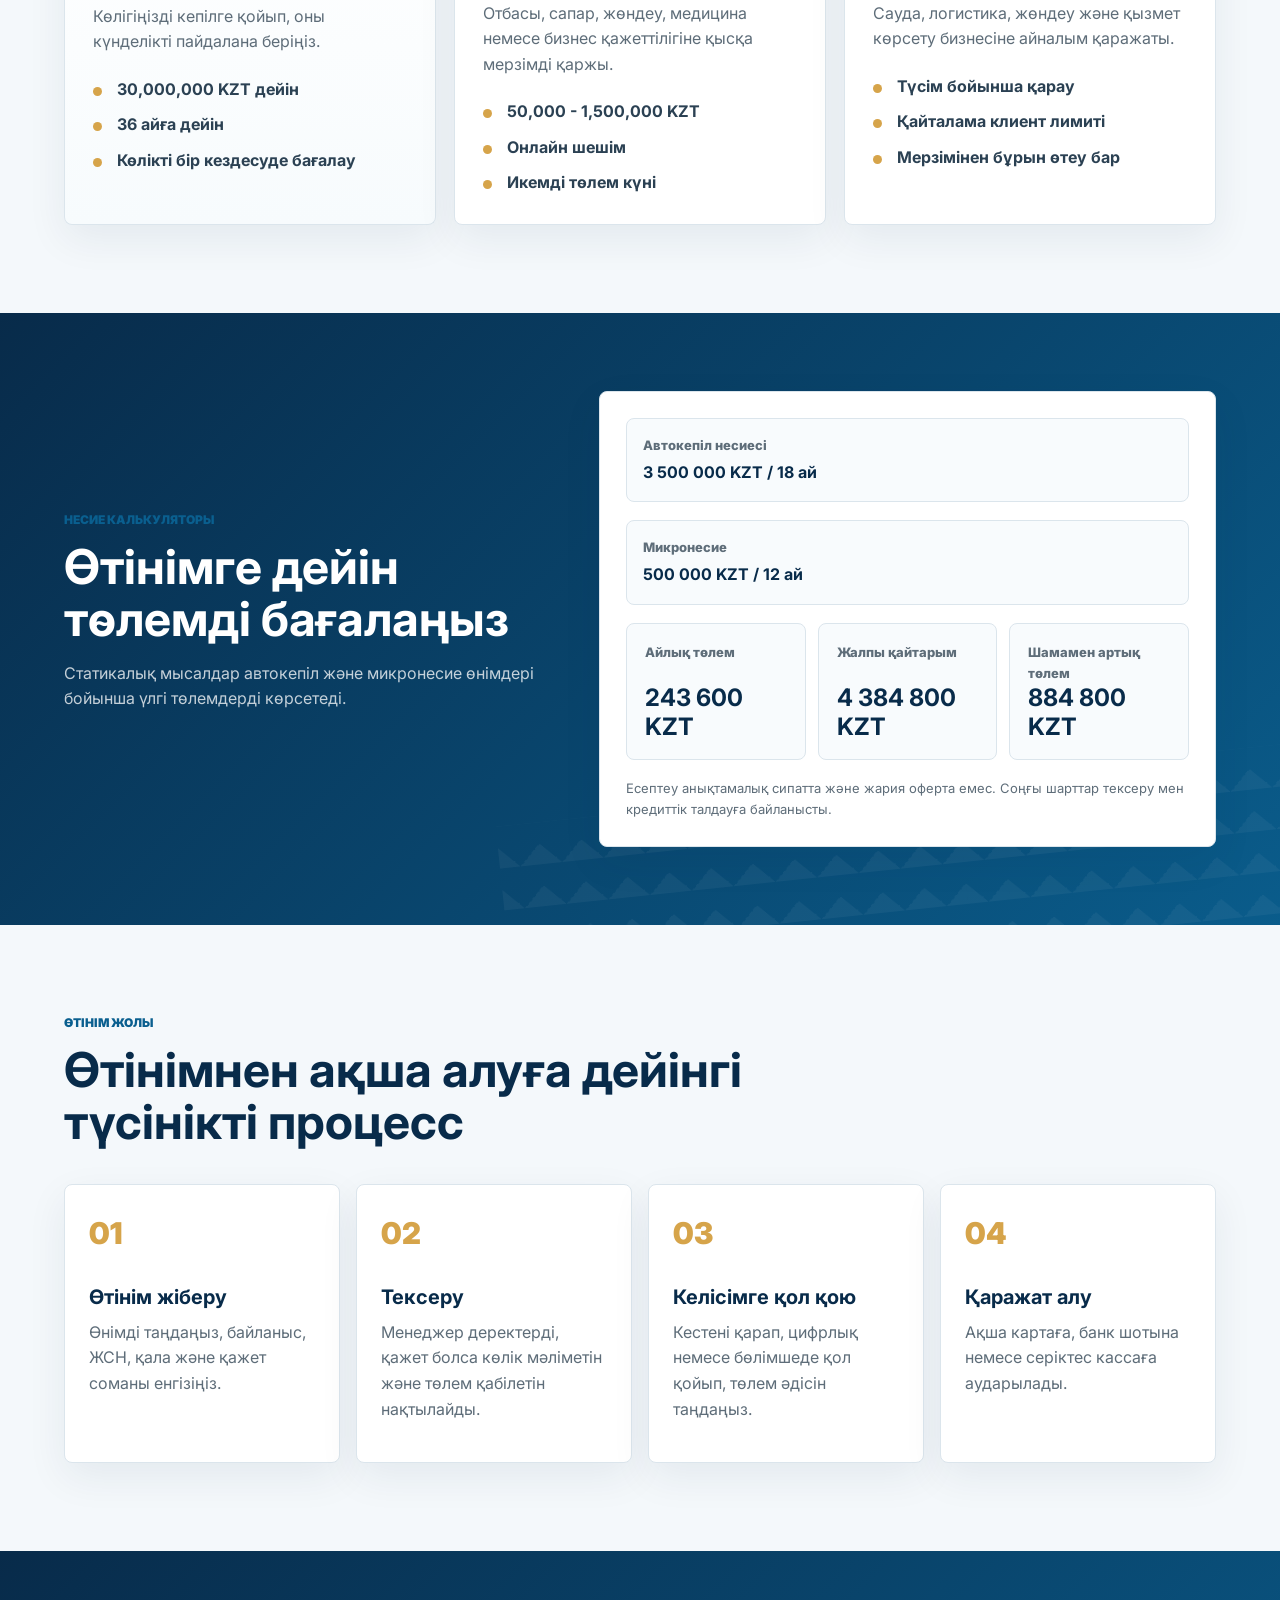
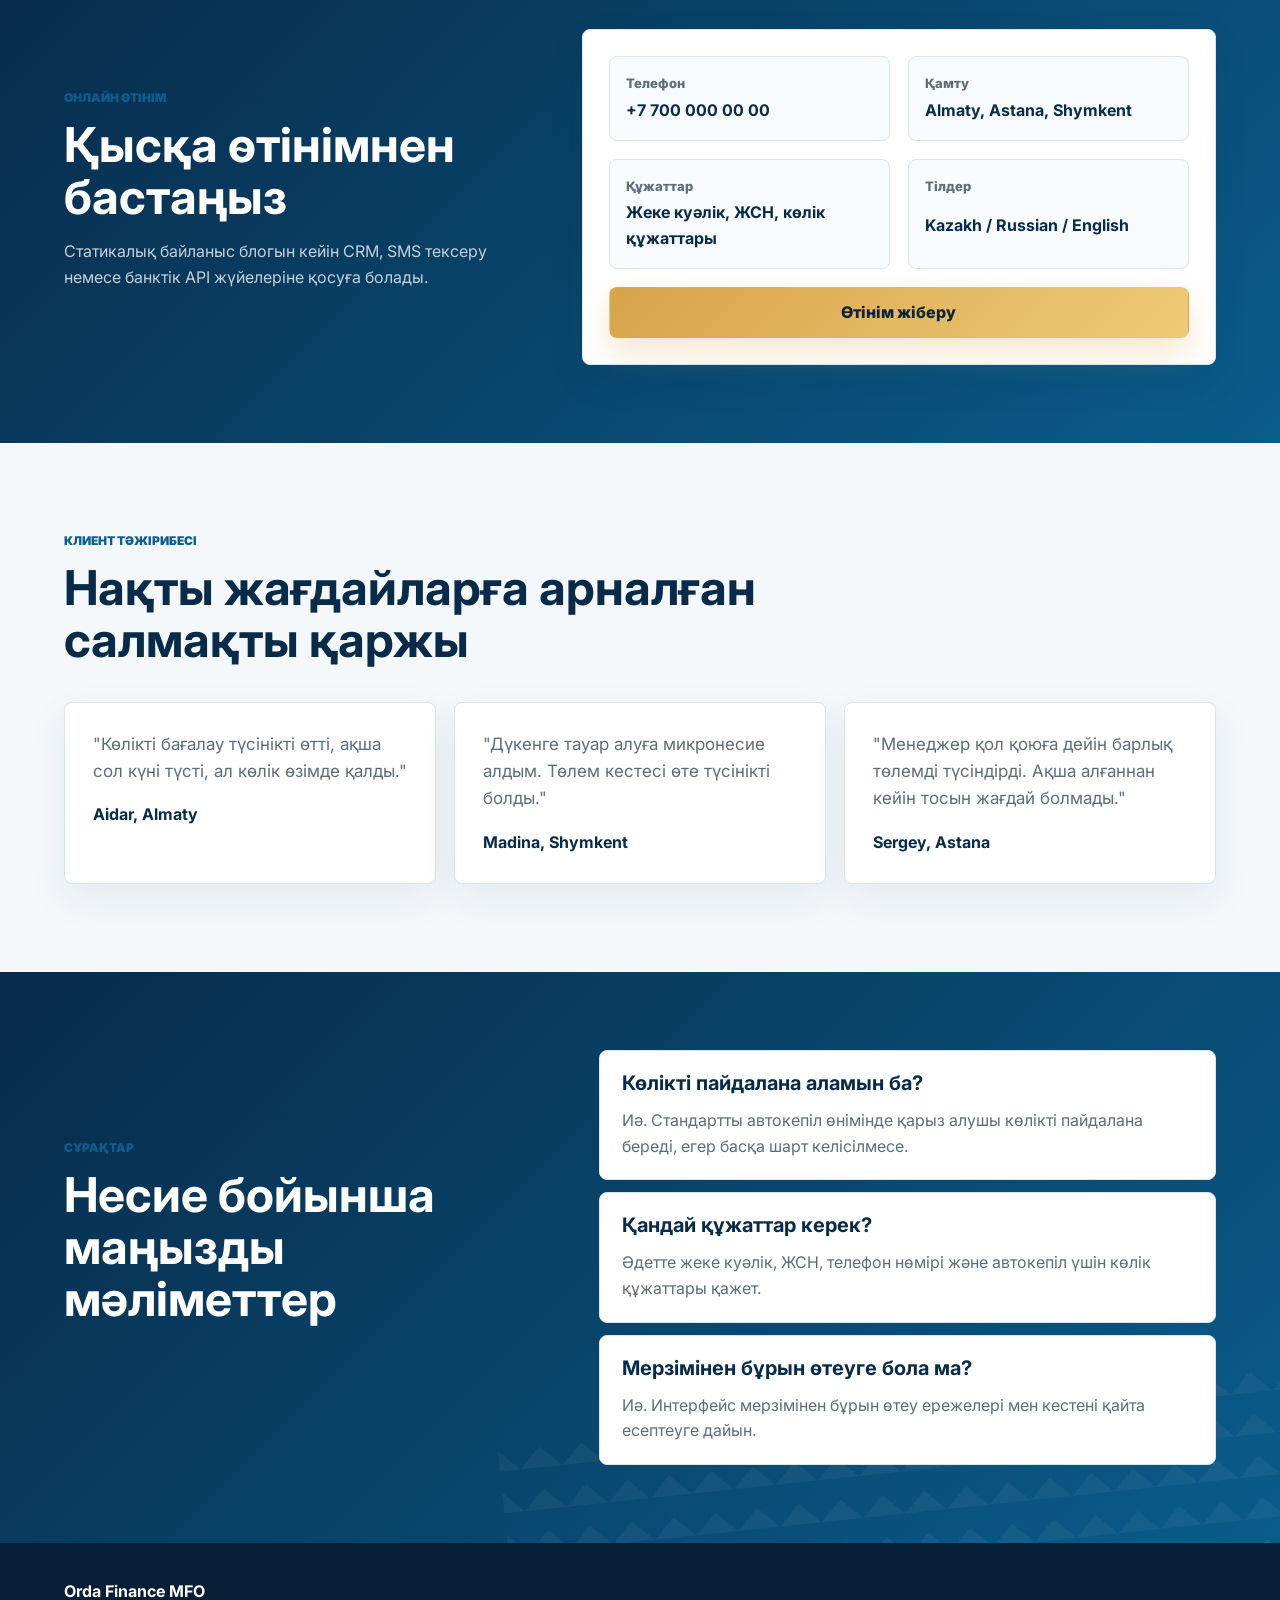
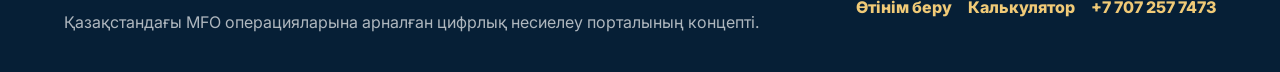
==== commit 01f23621: "+7 707 257 7473" ====
--- a/index.html
+++ b/index.html
@@ -15,6 +15,7 @@
       rel="stylesheet"
     />
     <link rel="stylesheet" href="styles.css" />
+
   </head>
   <body>
     <header class="site-header">
@@ -40,21 +41,35 @@
           <button type="button" data-lang="ru">RUS</button>
           <button type="button" data-lang="en">ENG</button>
         </div>
-        <a class="button compact" href="#apply" data-i18n="applyNow">Apply now</a>
+        <a class="button compact" href="#apply" data-i18n="applyNow"
+          >Apply now</a
+        >
       </div>
     </header>
 
     <main id="top">
       <section class="hero section-band">
         <div class="hero-copy">
-          <p class="eyebrow" data-i18n="heroEyebrow">Licensed MFO-style lending portal</p>
-          <h1 data-i18n="heroTitle">Fast auto-secured loans and microloans for Kazakhstan</h1>
+          <p class="eyebrow" data-i18n="heroEyebrow">
+            Licensed MFO-style lending portal
+          </p>
+          <h1 data-i18n="heroTitle">
+            Fast auto-secured loans and microloans for Kazakhstan
+          </h1>
           <p class="hero-text" data-i18n="heroText">
-            Get a transparent decision, keep driving your vehicle, and receive funds to a Kaspi or bank account.
+            Get a transparent decision, keep driving your vehicle, and receive
+            funds to a Kaspi or bank account.
           </p>
           <div class="hero-actions">
-            <a class="button primary" href="#calculator" data-i18n="calculateLoan">Calculate loan</a>
-            <a class="button ghost" href="#products" data-i18n="viewProducts">View products</a>
+            <a
+              class="button primary"
+              href="#calculator"
+              data-i18n="calculateLoan"
+              >Calculate loan</a
+            >
+            <a class="button ghost" href="#products" data-i18n="viewProducts"
+              >View products</a
+            >
           </div>
           <dl class="trust-strip">
             <div>
@@ -73,7 +88,10 @@
         </div>
 
         <div class="hero-visual" aria-label="Auto loan visual">
-          <img src="assets/hero-car-finance.png" alt="Premium vehicle finance visual in blue and gold" />
+          <img
+            src="assets/hero-car-finance.png"
+            alt="Premium vehicle finance visual in blue and gold"
+          />
           <div class="rate-card">
             <span data-i18n="rateLabel">From</span>
             <strong>2.4%</strong>
@@ -104,13 +122,18 @@
       <section id="products" class="section">
         <div class="section-heading">
           <p class="eyebrow" data-i18n="productsEyebrow">Core services</p>
-          <h2 data-i18n="productsTitle">Loan products built for local financial habits</h2>
+          <h2 data-i18n="productsTitle">
+            Loan products built for local financial habits
+          </h2>
         </div>
         <div class="product-grid">
           <article class="product-card featured">
             <div class="icon-badge">AUTO</div>
             <h3 data-i18n="autoTitle">Auto-secured loan</h3>
-            <p data-i18n="autoText">Use your vehicle as collateral while continuing to drive it every day.</p>
+            <p data-i18n="autoText">
+              Use your vehicle as collateral while continuing to drive it every
+              day.
+            </p>
             <ul>
               <li data-i18n="autoPoint1">Up to 30,000,000 KZT</li>
               <li data-i18n="autoPoint2">Term up to 36 months</li>
@@ -120,7 +143,10 @@
           <article class="product-card">
             <div class="icon-badge">KZT</div>
             <h3 data-i18n="microTitle">Microloan</h3>
-            <p data-i18n="microText">Short-term financing for family, travel, repair, medical, or business needs.</p>
+            <p data-i18n="microText">
+              Short-term financing for family, travel, repair, medical, or
+              business needs.
+            </p>
             <ul>
               <li data-i18n="microPoint1">50,000 - 1,500,000 KZT</li>
               <li data-i18n="microPoint2">Online decision</li>
@@ -130,7 +156,10 @@
           <article class="product-card">
             <div class="icon-badge">SME</div>
             <h3 data-i18n="smeTitle">Entrepreneur support</h3>
-            <p data-i18n="smeText">Working-capital loans for small trade, logistics, repair shops, and services.</p>
+            <p data-i18n="smeText">
+              Working-capital loans for small trade, logistics, repair shops,
+              and services.
+            </p>
             <ul>
               <li data-i18n="smePoint1">Revenue-based review</li>
               <li data-i18n="smePoint2">Repeat-client limits</li>
@@ -145,18 +174,23 @@
           <p class="eyebrow" data-i18n="calcEyebrow">Loan calculator</p>
           <h2 data-i18n="calcTitle">Estimate payment before applying</h2>
           <p data-i18n="calcText">
-            Static examples show typical repayment figures for auto-secured and microloan products.
+            Static examples show typical repayment figures for auto-secured and
+            microloan products.
           </p>
         </div>
 
         <div class="calculator">
           <div class="static-row">
             <span data-i18n="autoTitle">Auto-secured loan</span>
-            <strong data-i18n="calcExampleAuto">3 500 000 KZT / 18 months</strong>
+            <strong data-i18n="calcExampleAuto"
+              >3 500 000 KZT / 18 months</strong
+            >
           </div>
           <div class="static-row">
             <span data-i18n="microTitle">Microloan</span>
-            <strong data-i18n="calcExampleMicro">500 000 KZT / 12 months</strong>
+            <strong data-i18n="calcExampleMicro"
+              >500 000 KZT / 12 months</strong
+            >
           </div>
           <div class="result-grid">
             <div>
@@ -173,7 +207,8 @@
             </div>
           </div>
           <p class="fineprint" data-i18n="calcFineprint">
-            Calculation is indicative and not a public offer. Final terms depend on verification and credit review.
+            Calculation is indicative and not a public offer. Final terms depend
+            on verification and credit review.
           </p>
         </div>
       </section>
@@ -181,28 +216,40 @@
       <section id="process" class="section">
         <div class="section-heading">
           <p class="eyebrow" data-i18n="processEyebrow">Application flow</p>
-          <h2 data-i18n="processTitle">A familiar, low-friction route from request to payout</h2>
+          <h2 data-i18n="processTitle">
+            A familiar, low-friction route from request to payout
+          </h2>
         </div>
         <div class="steps">
           <article>
             <span>01</span>
             <h3 data-i18n="step1Title">Submit request</h3>
-            <p data-i18n="step1Text">Choose product, enter contacts, IIN, city, and target amount.</p>
+            <p data-i18n="step1Text">
+              Choose product, enter contacts, IIN, city, and target amount.
+            </p>
           </article>
           <article>
             <span>02</span>
             <h3 data-i18n="step2Title">Verification</h3>
-            <p data-i18n="step2Text">Manager confirms details, vehicle data if needed, and repayment capacity.</p>
+            <p data-i18n="step2Text">
+              Manager confirms details, vehicle data if needed, and repayment
+              capacity.
+            </p>
           </article>
           <article>
             <span>03</span>
             <h3 data-i18n="step3Title">Sign agreement</h3>
-            <p data-i18n="step3Text">Review schedule, sign digitally or in branch, and select payout method.</p>
+            <p data-i18n="step3Text">
+              Review schedule, sign digitally or in branch, and select payout
+              method.
+            </p>
           </article>
           <article>
             <span>04</span>
             <h3 data-i18n="step4Title">Receive funds</h3>
-            <p data-i18n="step4Text">Funds are transferred to card, bank account, or partner cash desk.</p>
+            <p data-i18n="step4Text">
+              Funds are transferred to card, bank account, or partner cash desk.
+            </p>
           </article>
         </div>
       </section>
@@ -211,7 +258,10 @@
         <div>
           <p class="eyebrow" data-i18n="applyEyebrow">Online request</p>
           <h2 data-i18n="applyTitle">Start with a short application</h2>
-          <p data-i18n="applyText">The static contact block can be connected to CRM, SMS verification, or banking APIs later.</p>
+          <p data-i18n="applyText">
+            The static contact block can be connected to CRM, SMS verification,
+            or banking APIs later.
+          </p>
         </div>
         <div class="application-form static-application">
           <div>
@@ -224,32 +274,50 @@
           </div>
           <div>
             <span data-i18n="documentsLabel">Documents</span>
-            <strong data-i18n="documentsValue">ID, IIN, vehicle documents</strong>
+            <strong data-i18n="documentsValue"
+              >ID, IIN, vehicle documents</strong
+            >
           </div>
           <div>
             <span data-i18n="languagesLabel">Languages</span>
             <strong>Kazakh / Russian / English</strong>
           </div>
-          <a class="button primary wide" href="tel:+77000000000" data-i18n="sendRequest">Send request</a>
+          <a
+            class="button primary wide"
+            href="tel:+77000000000"
+            data-i18n="sendRequest"
+            >Send request</a
+          >
         </div>
       </section>
 
       <section id="reviews" class="section">
         <div class="section-heading">
           <p class="eyebrow" data-i18n="reviewsEyebrow">Client stories</p>
-          <h2 data-i18n="reviewsTitle">Calm, practical finance for real situations</h2>
+          <h2 data-i18n="reviewsTitle">
+            Calm, practical finance for real situations
+          </h2>
         </div>
         <div class="reviews">
           <article>
-            <p data-i18n="review1">"The car valuation was clear, and I received the money the same day without leaving the vehicle at the branch."</p>
+            <p data-i18n="review1">
+              "The car valuation was clear, and I received the money the same
+              day without leaving the vehicle at the branch."
+            </p>
             <strong>Aidar, Almaty</strong>
           </article>
           <article>
-            <p data-i18n="review2">"I used a microloan for shop inventory. The repayment calendar was easy to understand."</p>
+            <p data-i18n="review2">
+              "I used a microloan for shop inventory. The repayment calendar was
+              easy to understand."
+            </p>
             <strong>Madina, Shymkent</strong>
           </article>
           <article>
-            <p data-i18n="review3">"The manager explained all charges before signing. No surprises after payout."</p>
+            <p data-i18n="review3">
+              "The manager explained all charges before signing. No surprises
+              after payout."
+            </p>
             <strong>Sergey, Astana</strong>
           </article>
         </div>
@@ -263,15 +331,24 @@
         <div class="faq-list">
           <article>
             <h3 data-i18n="faq1Q">Can I keep using my car?</h3>
-            <p data-i18n="faq1A">Yes. For the standard auto-secured product, the borrower keeps using the vehicle unless a different structure is agreed.</p>
+            <p data-i18n="faq1A">
+              Yes. For the standard auto-secured product, the borrower keeps
+              using the vehicle unless a different structure is agreed.
+            </p>
           </article>
           <article>
             <h3 data-i18n="faq2Q">Which documents are needed?</h3>
-            <p data-i18n="faq2A">Usually identity document, IIN, phone number, and vehicle documents for auto-secured loans.</p>
+            <p data-i18n="faq2A">
+              Usually identity document, IIN, phone number, and vehicle
+              documents for auto-secured loans.
+            </p>
           </article>
           <article>
             <h3 data-i18n="faq3Q">Is early repayment possible?</h3>
-            <p data-i18n="faq3A">Yes. The interface is prepared for early repayment rules and schedule recalculation.</p>
+            <p data-i18n="faq3A">
+              Yes. The interface is prepared for early repayment rules and
+              schedule recalculation.
+            </p>
           </article>
         </div>
       </section>
@@ -280,12 +357,14 @@
     <footer class="site-footer">
       <div>
         <strong>Orda Finance MFO</strong>
-        <p data-i18n="footerText">Digital lending portal concept for Kazakhstan MFO operations.</p>
+        <p data-i18n="footerText">
+          Digital lending portal concept for Kazakhstan MFO operations.
+        </p>
       </div>
       <div class="footer-links">
         <a href="#apply" data-i18n="applyNow">Apply now</a>
         <a href="#calculator" data-i18n="navCalc">Calculator</a>
-        <a href="tel:+77000000000">+7 700 000 00 00</a>
+        <a href="tel:+77072577473">+7 707 257 7473</a>
       </div>
     </footer>
 
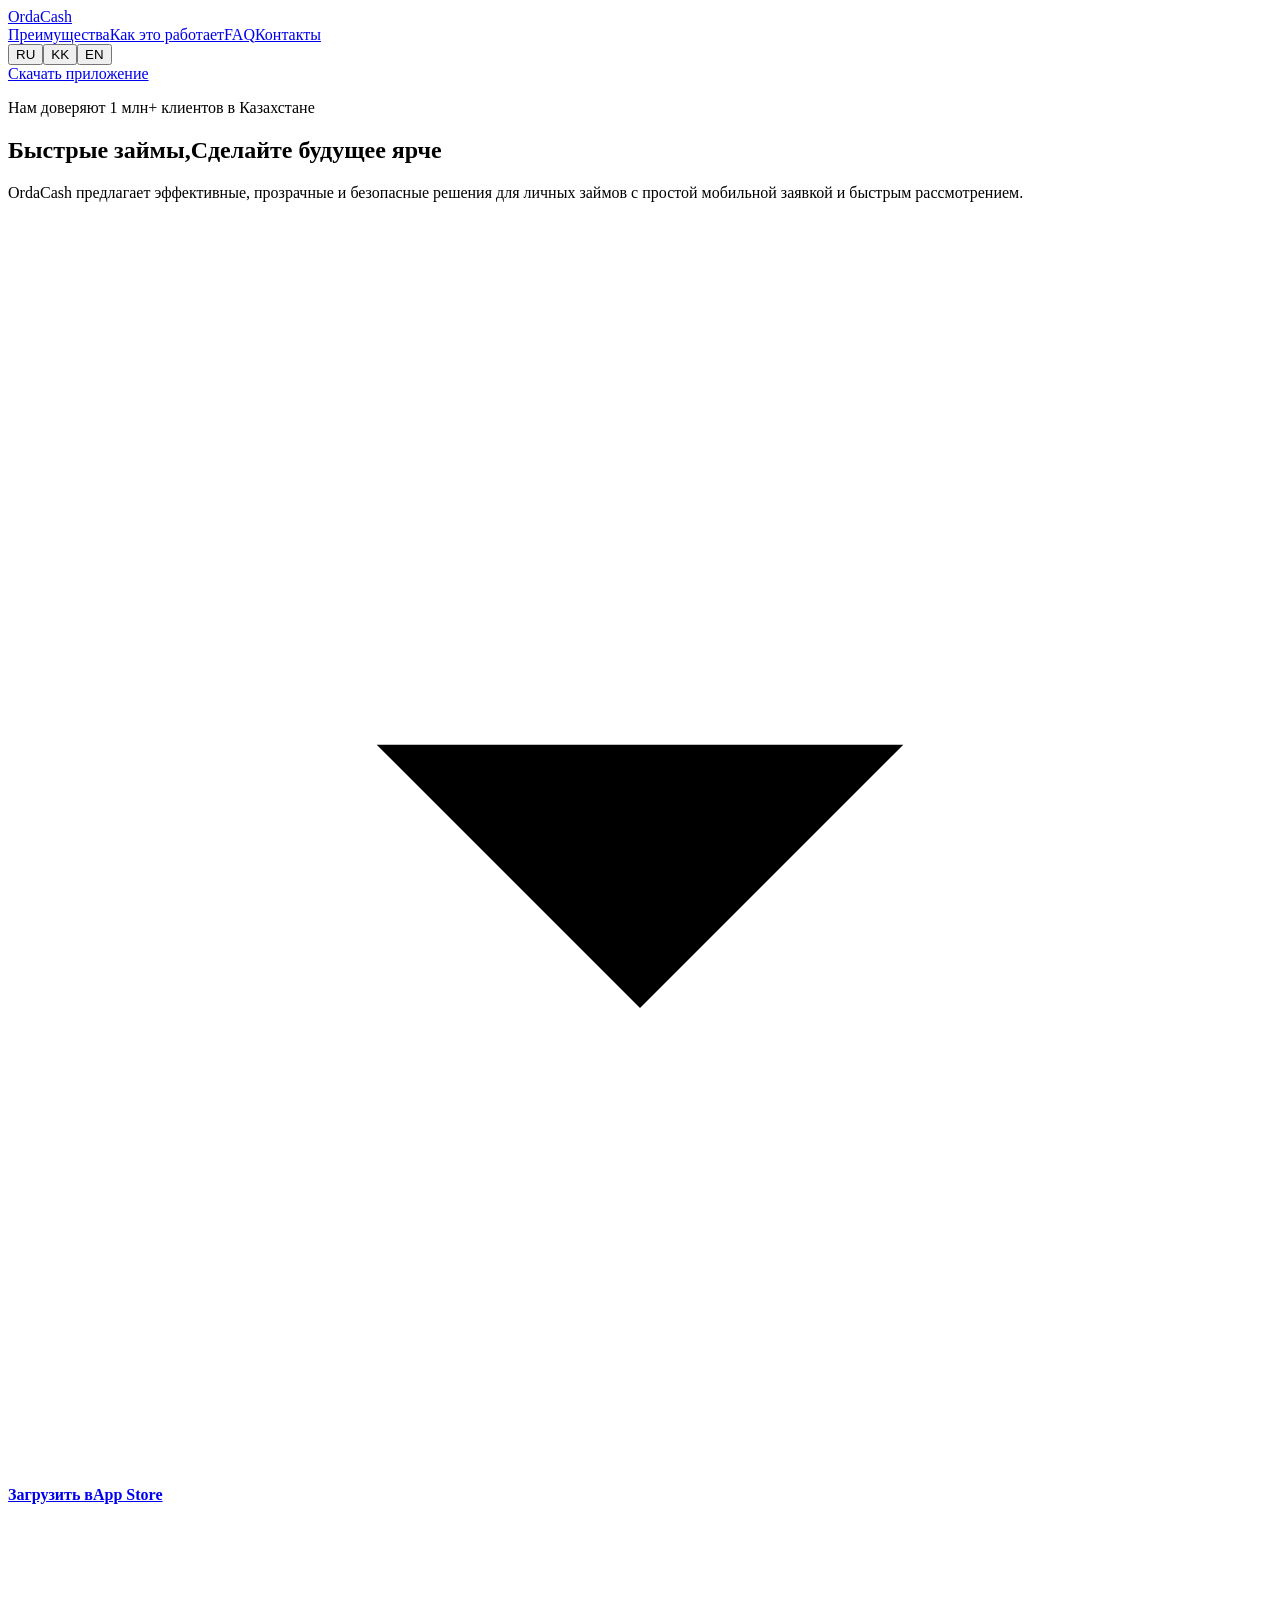
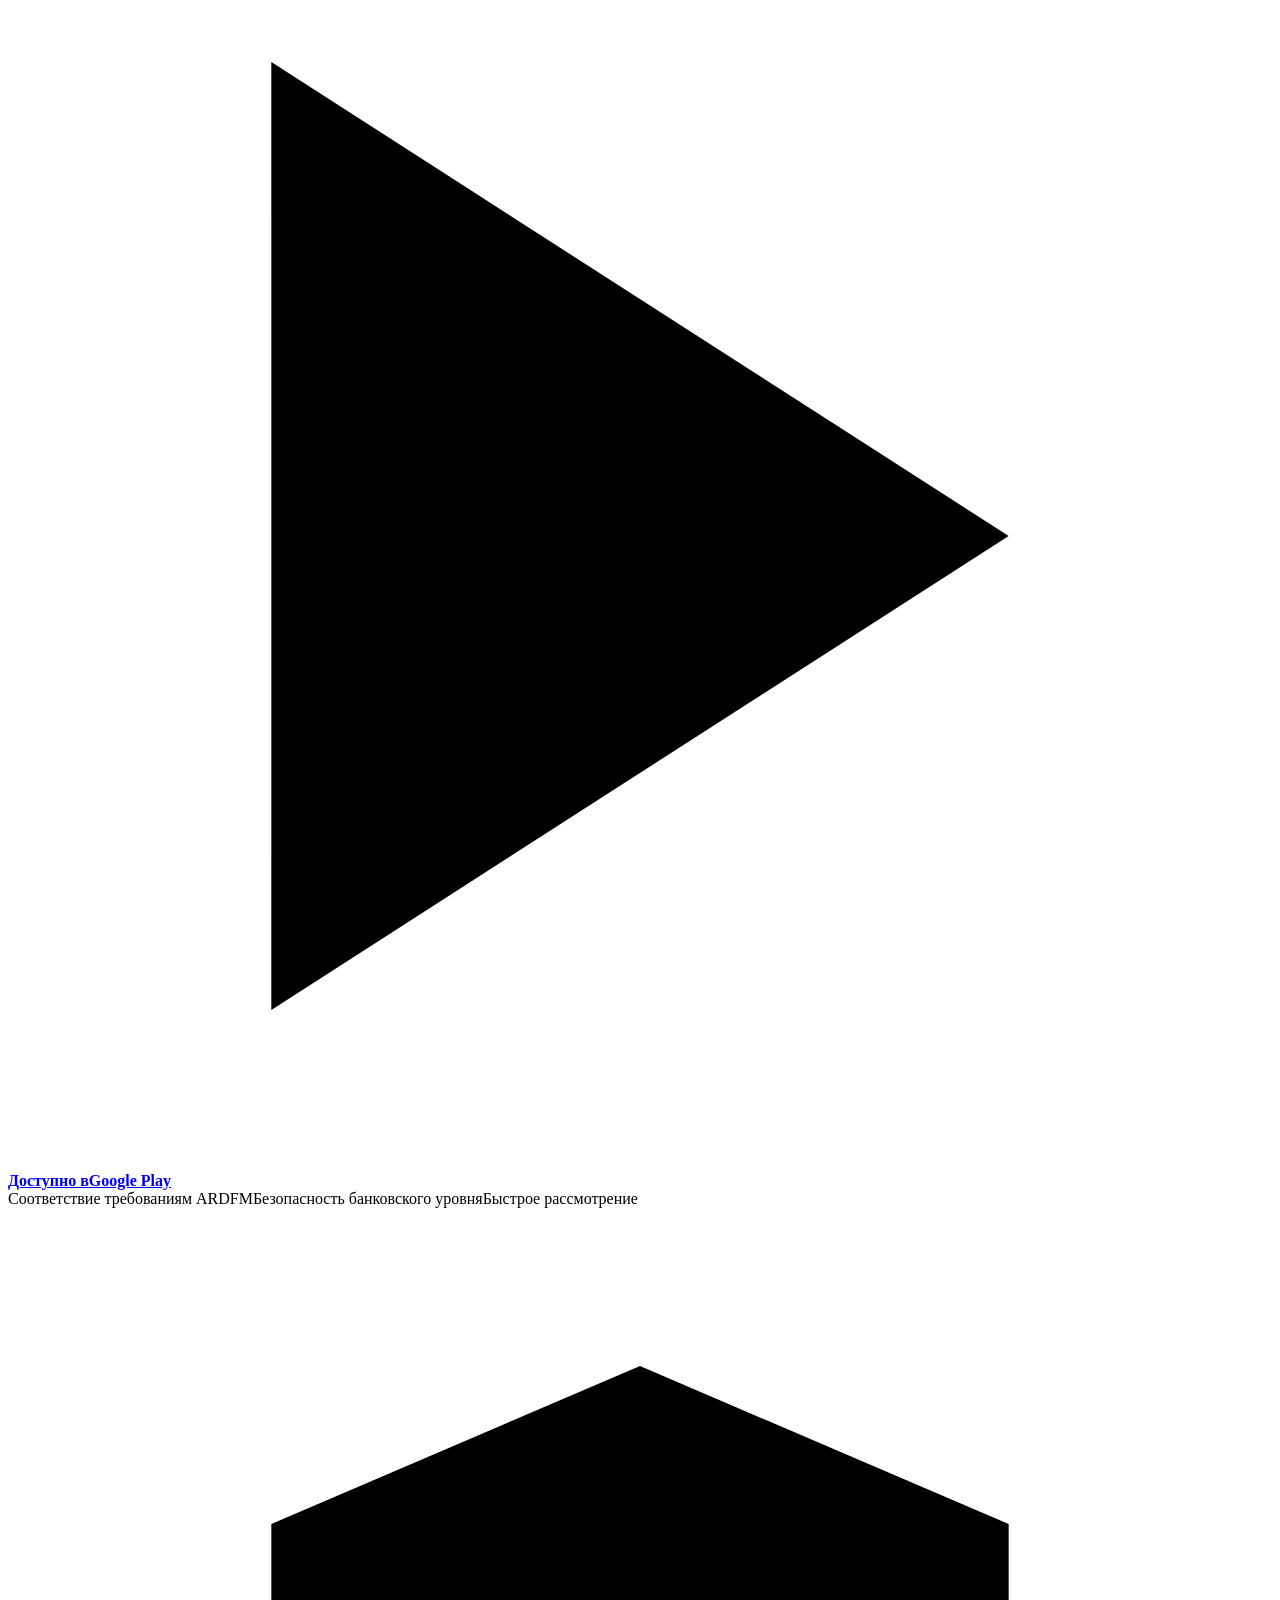
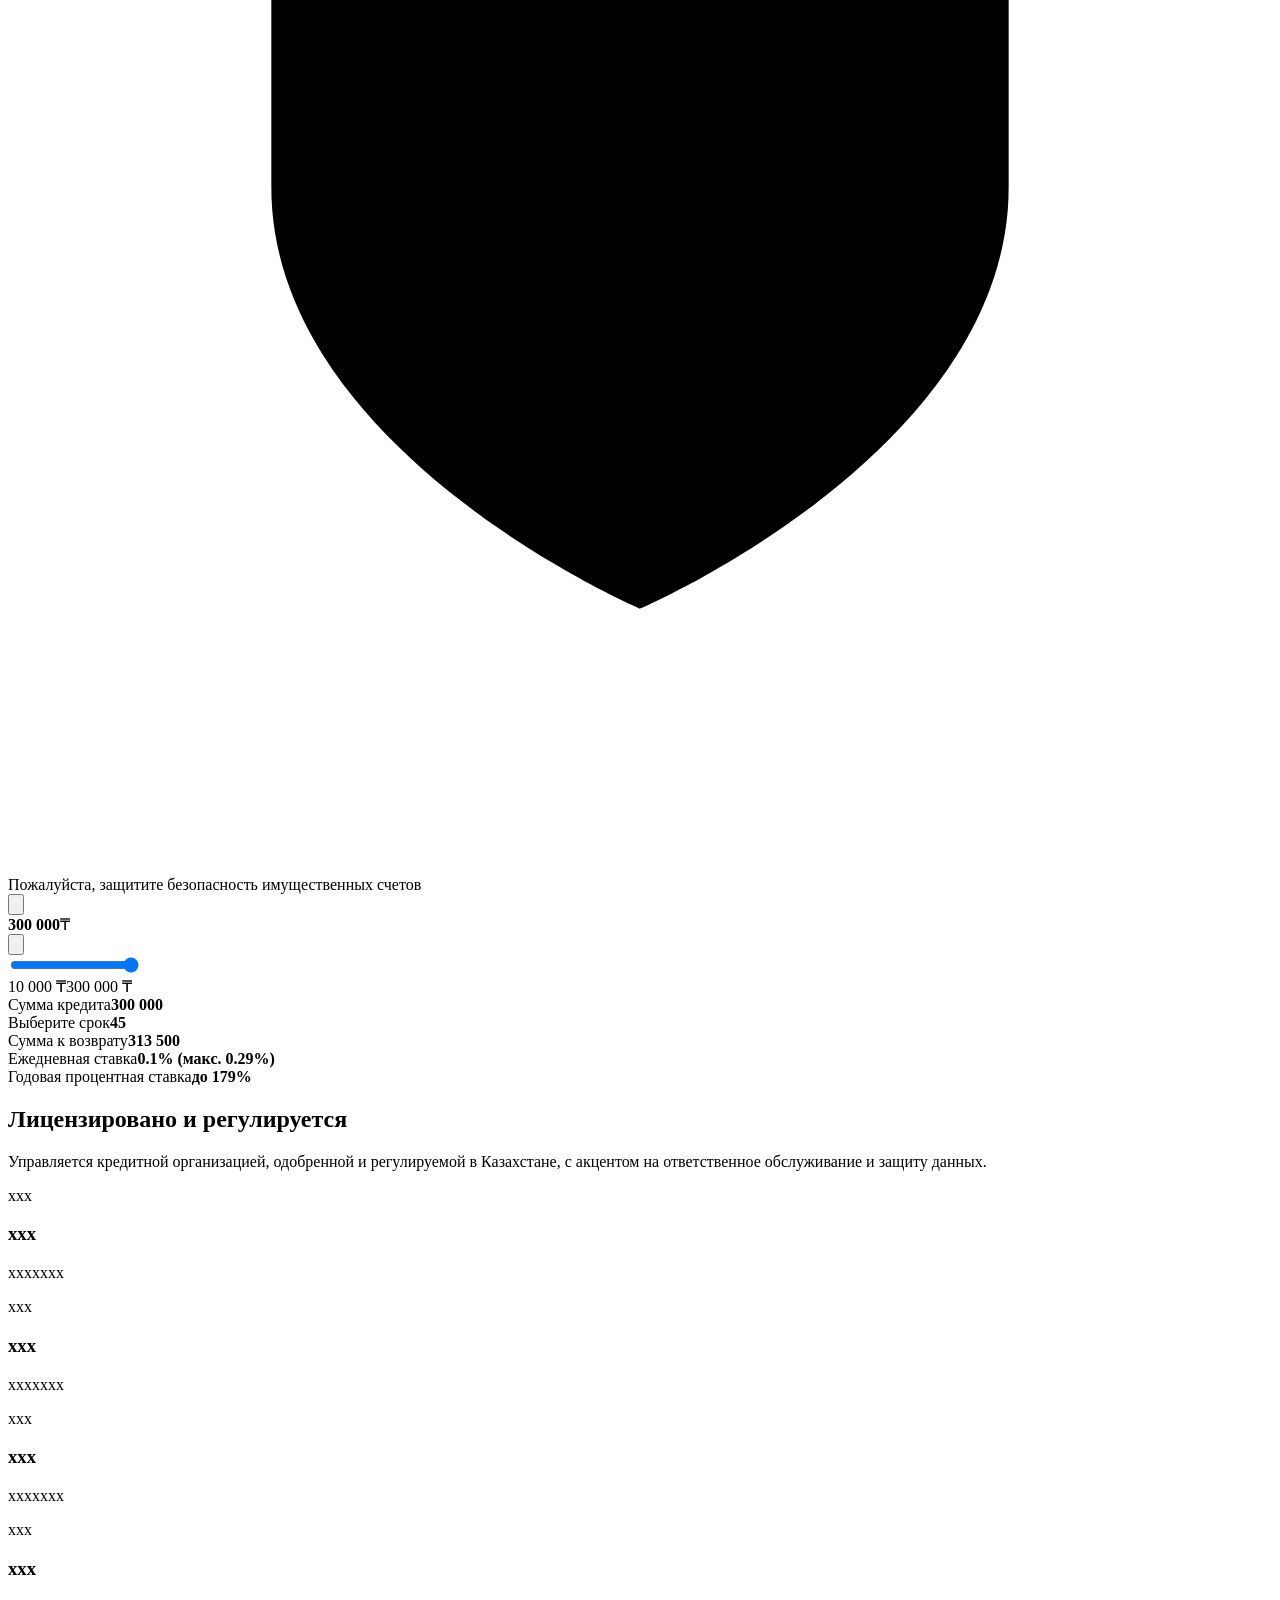
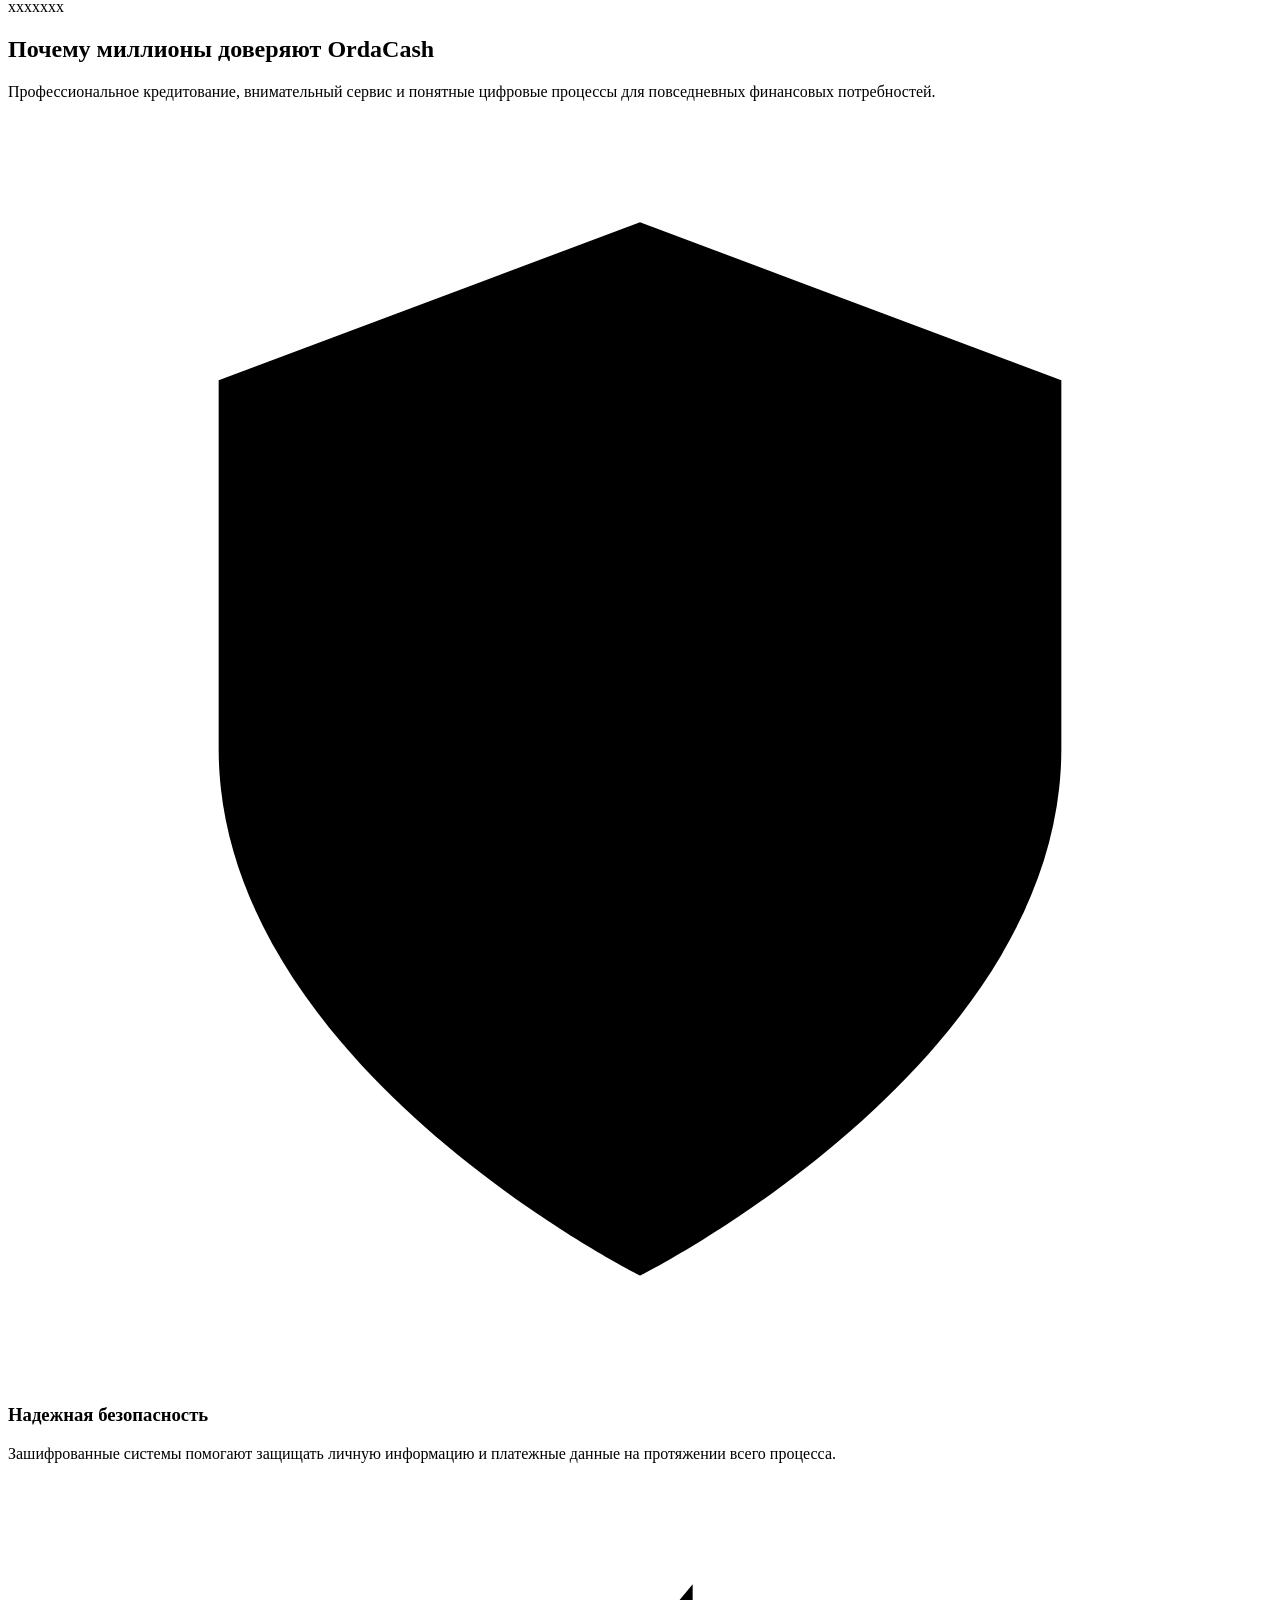
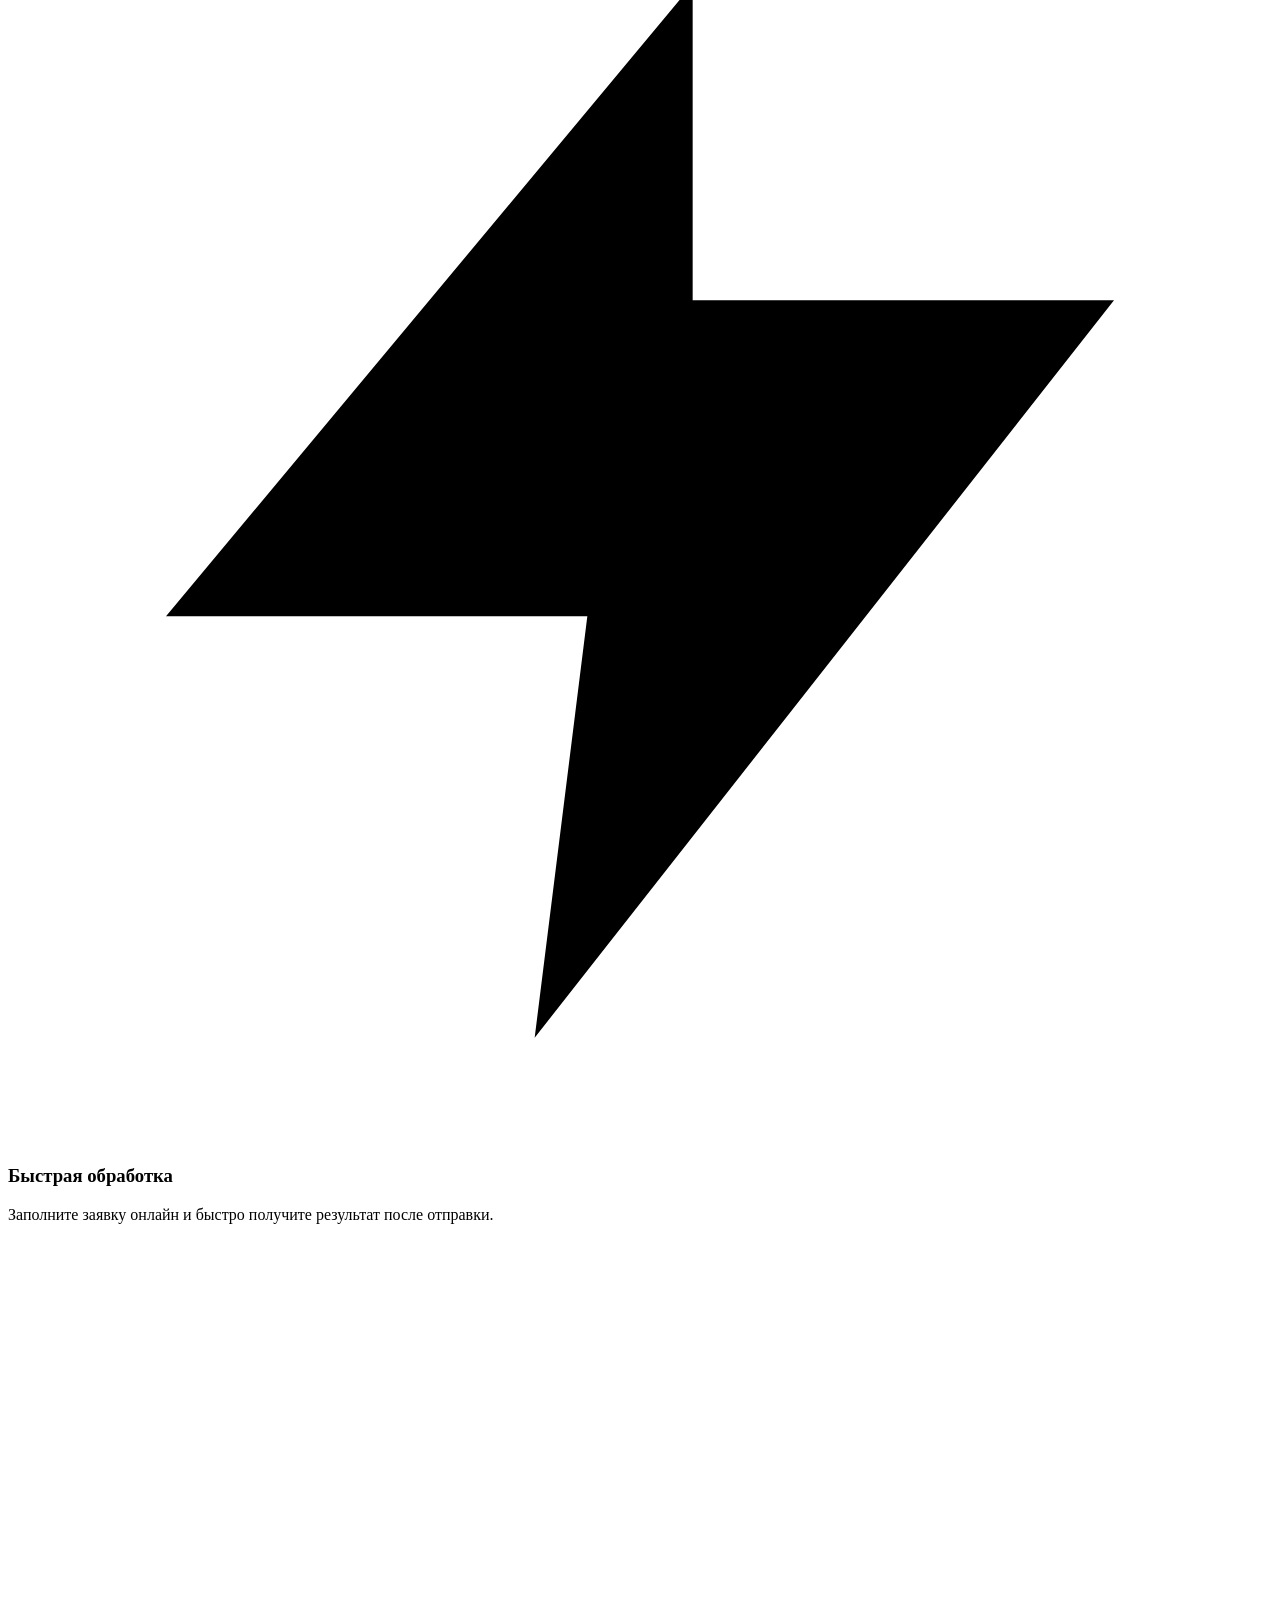
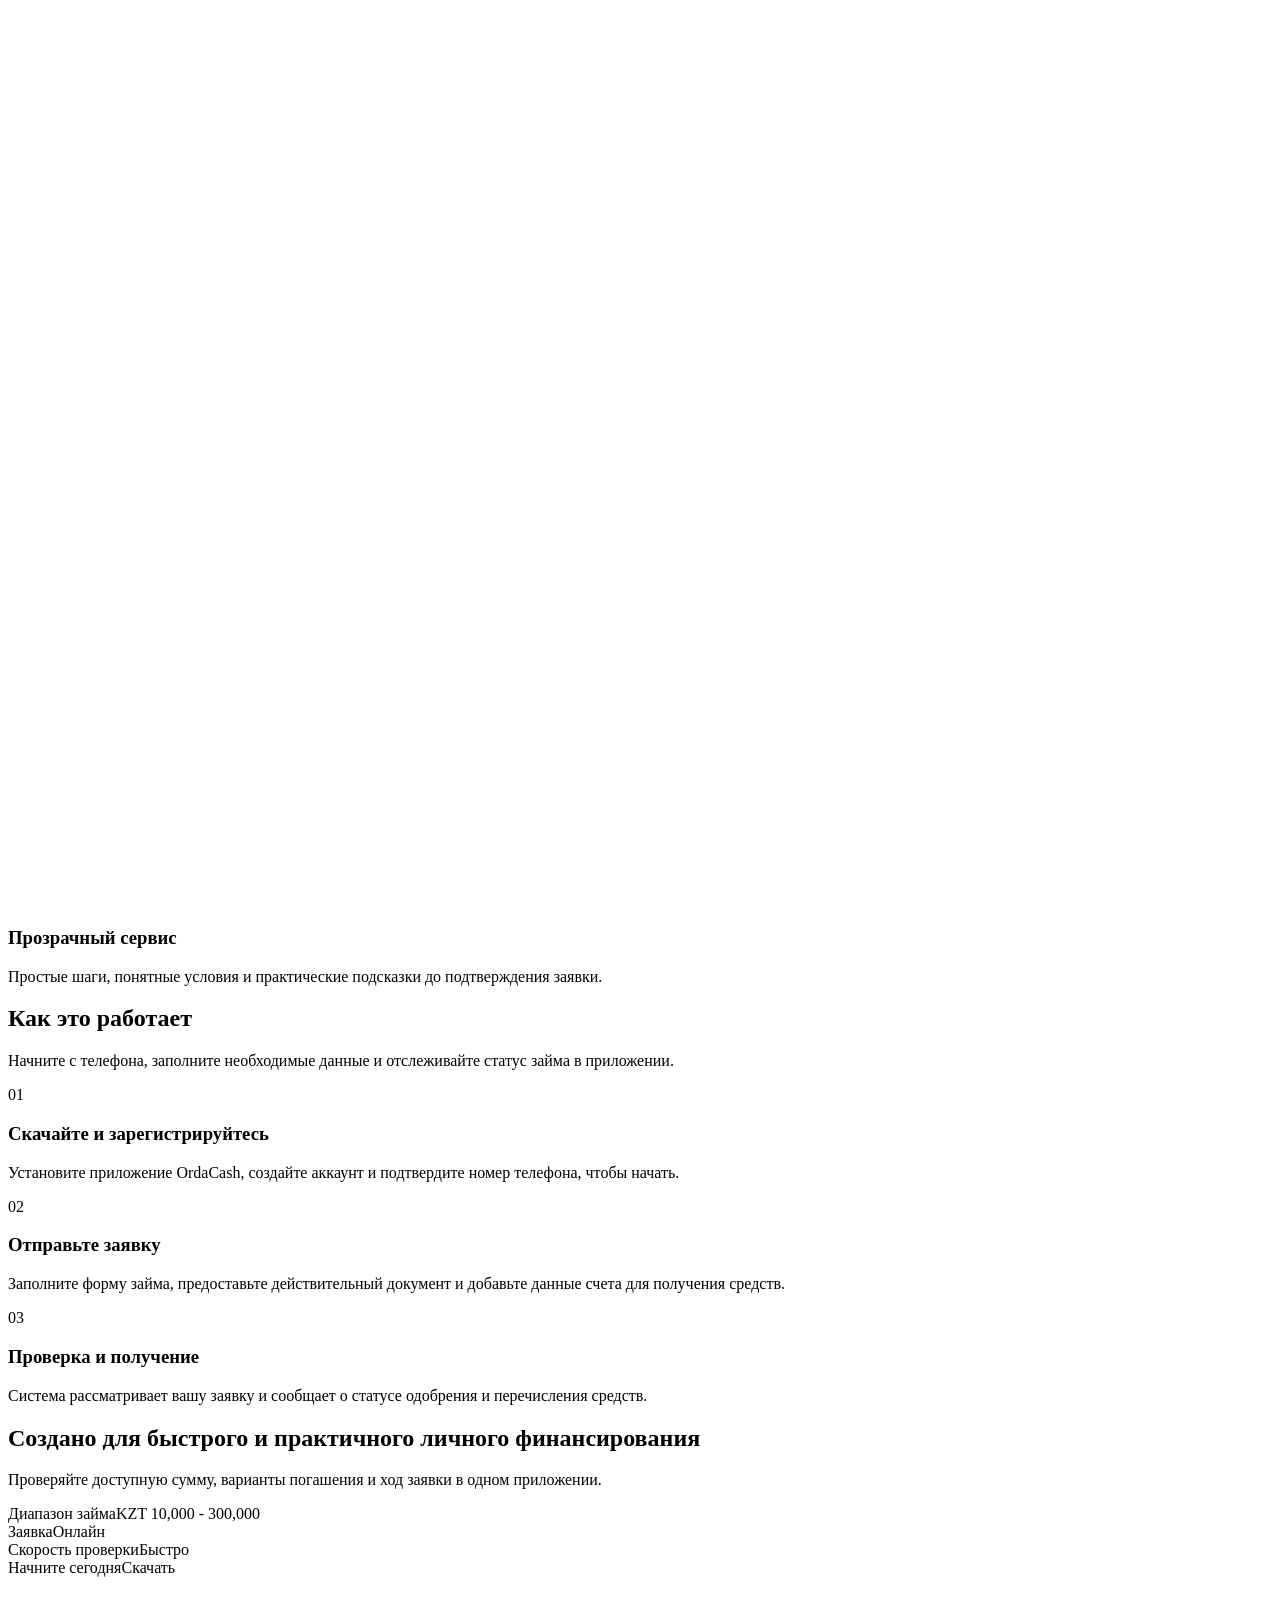
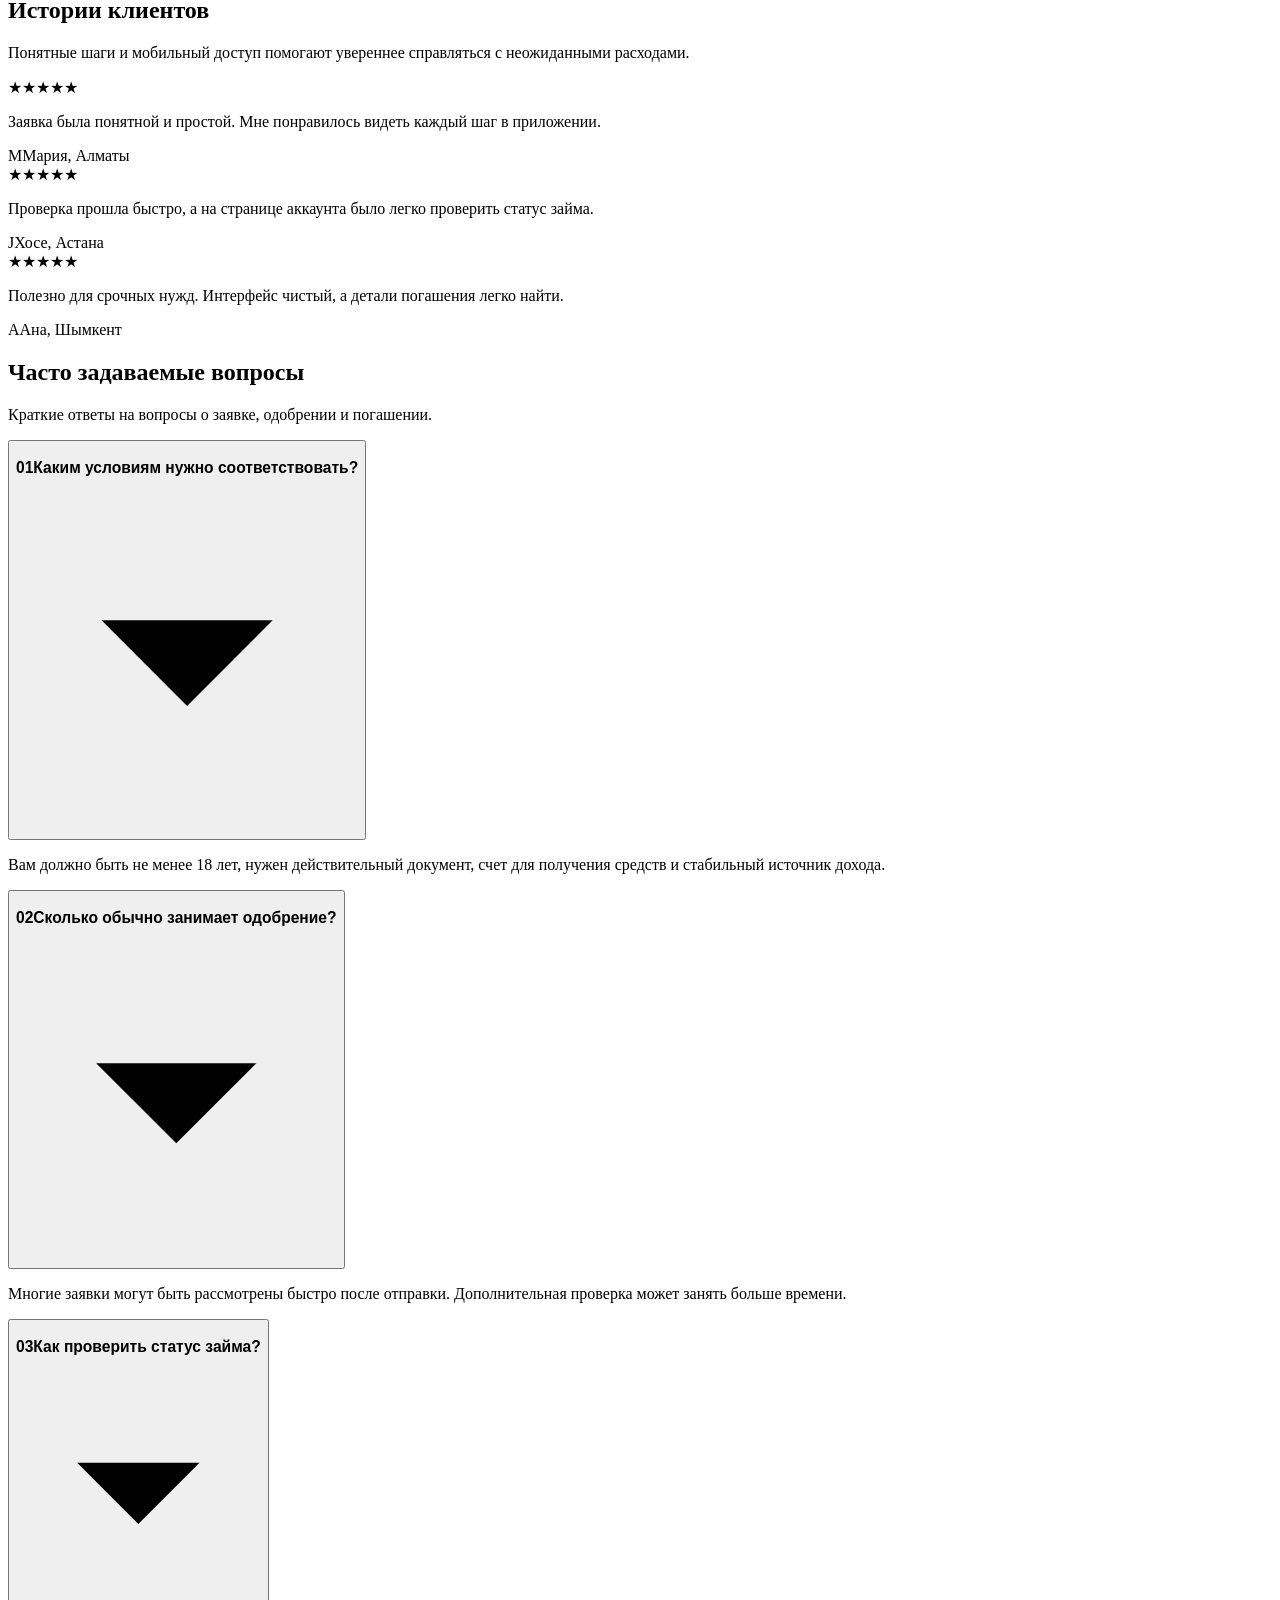
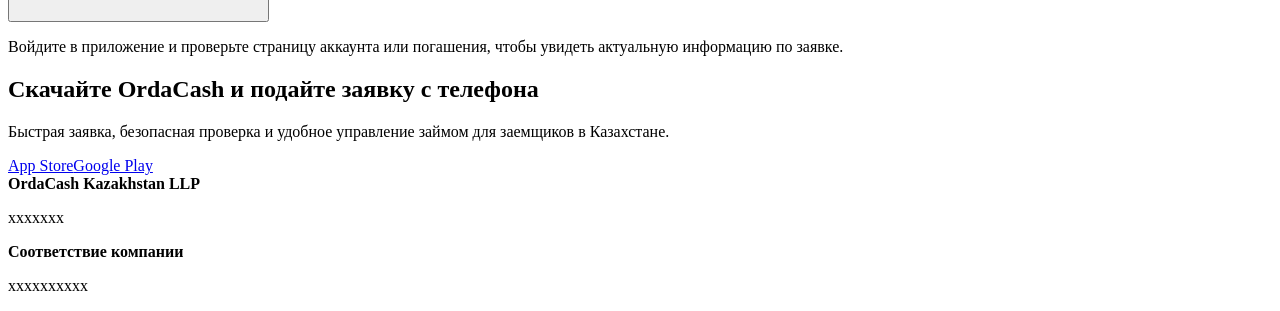
==== commit a8890cfa: "." ====
--- a/index.html
+++ b/index.html
@@ -1,373 +1 @@
-<!doctype html>
-<html lang="kk">
-  <head>
-    <meta charset="utf-8" />
-    <meta name="viewport" content="width=device-width, initial-scale=1" />
-    <meta
-      name="description"
-      content="Kazakhstan MFO portal for auto-secured loans and microloans with multilingual content and responsive design."
-    />
-    <title>Orda Finance MFO</title>
-    <link rel="preconnect" href="https://fonts.googleapis.com" />
-    <link rel="preconnect" href="https://fonts.gstatic.com" crossorigin />
-    <link
-      href="https://fonts.googleapis.com/css2?family=Inter:wght@400;500;600;700;800&display=swap"
-      rel="stylesheet"
-    />
-    <link rel="stylesheet" href="styles.css" />
-
-  </head>
-  <body>
-    <header class="site-header">
-      <a class="brand" href="#top" aria-label="Orda Finance home">
-        <span class="brand-mark">OF</span>
-        <span>
-          <strong>Orda Finance</strong>
-          <small data-i18n="brandSub">MFO Kazakhstan</small>
-        </span>
-      </a>
-
-      <nav class="nav-links" aria-label="Primary navigation">
-        <a href="#products" data-i18n="navProducts">Products</a>
-        <a href="#calculator" data-i18n="navCalc">Calculator</a>
-        <a href="#process" data-i18n="navProcess">Process</a>
-        <a href="#reviews" data-i18n="navReviews">Reviews</a>
-        <a href="#faq" data-i18n="navFaq">FAQ</a>
-      </nav>
-
-      <div class="header-actions">
-        <div class="lang-switch" aria-label="Language switcher">
-          <button class="active" type="button" data-lang="kk">KAZ</button>
-          <button type="button" data-lang="ru">RUS</button>
-          <button type="button" data-lang="en">ENG</button>
-        </div>
-        <a class="button compact" href="#apply" data-i18n="applyNow"
-          >Apply now</a
-        >
-      </div>
-    </header>
-
-    <main id="top">
-      <section class="hero section-band">
-        <div class="hero-copy">
-          <p class="eyebrow" data-i18n="heroEyebrow">
-            Licensed MFO-style lending portal
-          </p>
-          <h1 data-i18n="heroTitle">
-            Fast auto-secured loans and microloans for Kazakhstan
-          </h1>
-          <p class="hero-text" data-i18n="heroText">
-            Get a transparent decision, keep driving your vehicle, and receive
-            funds to a Kaspi or bank account.
-          </p>
-          <div class="hero-actions">
-            <a
-              class="button primary"
-              href="#calculator"
-              data-i18n="calculateLoan"
-              >Calculate loan</a
-            >
-            <a class="button ghost" href="#products" data-i18n="viewProducts"
-              >View products</a
-            >
-          </div>
-          <dl class="trust-strip">
-            <div>
-              <dt>15 min</dt>
-              <dd data-i18n="statDecision">preliminary decision</dd>
-            </div>
-            <div>
-              <dt>24/7</dt>
-              <dd data-i18n="statOnline">online application</dd>
-            </div>
-            <div>
-              <dt>0 KZT</dt>
-              <dd data-i18n="statHidden">hidden fees</dd>
-            </div>
-          </dl>
-        </div>
-
-        <div class="hero-visual" aria-label="Auto loan visual">
-          <img
-            src="assets/hero-car-finance.png"
-            alt="Premium vehicle finance visual in blue and gold"
-          />
-          <div class="rate-card">
-            <span data-i18n="rateLabel">From</span>
-            <strong>2.4%</strong>
-            <small data-i18n="ratePeriod">monthly rate</small>
-          </div>
-        </div>
-      </section>
-
-      <section class="metrics">
-        <div>
-          <strong>7</strong>
-          <span data-i18n="metricCities">cities covered</span>
-        </div>
-        <div>
-          <strong>180K+</strong>
-          <span data-i18n="metricClients">client applications</span>
-        </div>
-        <div>
-          <strong>30M KZT</strong>
-          <span data-i18n="metricMax">maximum auto-secured amount</span>
-        </div>
-        <div>
-          <strong>36 mo</strong>
-          <span data-i18n="metricTerm">maximum term</span>
-        </div>
-      </section>
-
-      <section id="products" class="section">
-        <div class="section-heading">
-          <p class="eyebrow" data-i18n="productsEyebrow">Core services</p>
-          <h2 data-i18n="productsTitle">
-            Loan products built for local financial habits
-          </h2>
-        </div>
-        <div class="product-grid">
-          <article class="product-card featured">
-            <div class="icon-badge">AUTO</div>
-            <h3 data-i18n="autoTitle">Auto-secured loan</h3>
-            <p data-i18n="autoText">
-              Use your vehicle as collateral while continuing to drive it every
-              day.
-            </p>
-            <ul>
-              <li data-i18n="autoPoint1">Up to 30,000,000 KZT</li>
-              <li data-i18n="autoPoint2">Term up to 36 months</li>
-              <li data-i18n="autoPoint3">Vehicle valuation in one visit</li>
-            </ul>
-          </article>
-          <article class="product-card">
-            <div class="icon-badge">KZT</div>
-            <h3 data-i18n="microTitle">Microloan</h3>
-            <p data-i18n="microText">
-              Short-term financing for family, travel, repair, medical, or
-              business needs.
-            </p>
-            <ul>
-              <li data-i18n="microPoint1">50,000 - 1,500,000 KZT</li>
-              <li data-i18n="microPoint2">Online decision</li>
-              <li data-i18n="microPoint3">Flexible repayment date</li>
-            </ul>
-          </article>
-          <article class="product-card">
-            <div class="icon-badge">SME</div>
-            <h3 data-i18n="smeTitle">Entrepreneur support</h3>
-            <p data-i18n="smeText">
-              Working-capital loans for small trade, logistics, repair shops,
-              and services.
-            </p>
-            <ul>
-              <li data-i18n="smePoint1">Revenue-based review</li>
-              <li data-i18n="smePoint2">Repeat-client limits</li>
-              <li data-i18n="smePoint3">Early repayment available</li>
-            </ul>
-          </article>
-        </div>
-      </section>
-
-      <section id="calculator" class="calculator-section section-band">
-        <div class="calculator-copy">
-          <p class="eyebrow" data-i18n="calcEyebrow">Loan calculator</p>
-          <h2 data-i18n="calcTitle">Estimate payment before applying</h2>
-          <p data-i18n="calcText">
-            Static examples show typical repayment figures for auto-secured and
-            microloan products.
-          </p>
-        </div>
-
-        <div class="calculator">
-          <div class="static-row">
-            <span data-i18n="autoTitle">Auto-secured loan</span>
-            <strong data-i18n="calcExampleAuto"
-              >3 500 000 KZT / 18 months</strong
-            >
-          </div>
-          <div class="static-row">
-            <span data-i18n="microTitle">Microloan</span>
-            <strong data-i18n="calcExampleMicro"
-              >500 000 KZT / 12 months</strong
-            >
-          </div>
-          <div class="result-grid">
-            <div>
-              <span data-i18n="monthlyPayment">Monthly payment</span>
-              <strong>243 600 KZT</strong>
-            </div>
-            <div>
-              <span data-i18n="totalPayment">Total repayment</span>
-              <strong>4 384 800 KZT</strong>
-            </div>
-            <div>
-              <span data-i18n="overPayment">Estimated overpayment</span>
-              <strong>884 800 KZT</strong>
-            </div>
-          </div>
-          <p class="fineprint" data-i18n="calcFineprint">
-            Calculation is indicative and not a public offer. Final terms depend
-            on verification and credit review.
-          </p>
-        </div>
-      </section>
-
-      <section id="process" class="section">
-        <div class="section-heading">
-          <p class="eyebrow" data-i18n="processEyebrow">Application flow</p>
-          <h2 data-i18n="processTitle">
-            A familiar, low-friction route from request to payout
-          </h2>
-        </div>
-        <div class="steps">
-          <article>
-            <span>01</span>
-            <h3 data-i18n="step1Title">Submit request</h3>
-            <p data-i18n="step1Text">
-              Choose product, enter contacts, IIN, city, and target amount.
-            </p>
-          </article>
-          <article>
-            <span>02</span>
-            <h3 data-i18n="step2Title">Verification</h3>
-            <p data-i18n="step2Text">
-              Manager confirms details, vehicle data if needed, and repayment
-              capacity.
-            </p>
-          </article>
-          <article>
-            <span>03</span>
-            <h3 data-i18n="step3Title">Sign agreement</h3>
-            <p data-i18n="step3Text">
-              Review schedule, sign digitally or in branch, and select payout
-              method.
-            </p>
-          </article>
-          <article>
-            <span>04</span>
-            <h3 data-i18n="step4Title">Receive funds</h3>
-            <p data-i18n="step4Text">
-              Funds are transferred to card, bank account, or partner cash desk.
-            </p>
-          </article>
-        </div>
-      </section>
-
-      <section id="apply" class="apply-section section-band">
-        <div>
-          <p class="eyebrow" data-i18n="applyEyebrow">Online request</p>
-          <h2 data-i18n="applyTitle">Start with a short application</h2>
-          <p data-i18n="applyText">
-            The static contact block can be connected to CRM, SMS verification,
-            or banking APIs later.
-          </p>
-        </div>
-        <div class="application-form static-application">
-          <div>
-            <span data-i18n="phoneLabel">Phone</span>
-            <strong>+7 700 000 00 00</strong>
-          </div>
-          <div>
-            <span data-i18n="coverageLabel">Coverage</span>
-            <strong>Almaty, Astana, Shymkent</strong>
-          </div>
-          <div>
-            <span data-i18n="documentsLabel">Documents</span>
-            <strong data-i18n="documentsValue"
-              >ID, IIN, vehicle documents</strong
-            >
-          </div>
-          <div>
-            <span data-i18n="languagesLabel">Languages</span>
-            <strong>Kazakh / Russian / English</strong>
-          </div>
-          <a
-            class="button primary wide"
-            href="tel:+77000000000"
-            data-i18n="sendRequest"
-            >Send request</a
-          >
-        </div>
-      </section>
-
-      <section id="reviews" class="section">
-        <div class="section-heading">
-          <p class="eyebrow" data-i18n="reviewsEyebrow">Client stories</p>
-          <h2 data-i18n="reviewsTitle">
-            Calm, practical finance for real situations
-          </h2>
-        </div>
-        <div class="reviews">
-          <article>
-            <p data-i18n="review1">
-              "The car valuation was clear, and I received the money the same
-              day without leaving the vehicle at the branch."
-            </p>
-            <strong>Aidar, Almaty</strong>
-          </article>
-          <article>
-            <p data-i18n="review2">
-              "I used a microloan for shop inventory. The repayment calendar was
-              easy to understand."
-            </p>
-            <strong>Madina, Shymkent</strong>
-          </article>
-          <article>
-            <p data-i18n="review3">
-              "The manager explained all charges before signing. No surprises
-              after payout."
-            </p>
-            <strong>Sergey, Astana</strong>
-          </article>
-        </div>
-      </section>
-
-      <section id="faq" class="faq section-band">
-        <div class="section-heading">
-          <p class="eyebrow" data-i18n="faqEyebrow">Questions</p>
-          <h2 data-i18n="faqTitle">Important lending details</h2>
-        </div>
-        <div class="faq-list">
-          <article>
-            <h3 data-i18n="faq1Q">Can I keep using my car?</h3>
-            <p data-i18n="faq1A">
-              Yes. For the standard auto-secured product, the borrower keeps
-              using the vehicle unless a different structure is agreed.
-            </p>
-          </article>
-          <article>
-            <h3 data-i18n="faq2Q">Which documents are needed?</h3>
-            <p data-i18n="faq2A">
-              Usually identity document, IIN, phone number, and vehicle
-              documents for auto-secured loans.
-            </p>
-          </article>
-          <article>
-            <h3 data-i18n="faq3Q">Is early repayment possible?</h3>
-            <p data-i18n="faq3A">
-              Yes. The interface is prepared for early repayment rules and
-              schedule recalculation.
-            </p>
-          </article>
-        </div>
-      </section>
-    </main>
-
-    <footer class="site-footer">
-      <div>
-        <strong>Orda Finance MFO</strong>
-        <p data-i18n="footerText">
-          Digital lending portal concept for Kazakhstan MFO operations.
-        </p>
-      </div>
-      <div class="footer-links">
-        <a href="#apply" data-i18n="applyNow">Apply now</a>
-        <a href="#calculator" data-i18n="navCalc">Calculator</a>
-        <a href="tel:+77072577473">+7 707 257 7473</a>
-      </div>
-    </footer>
-
-    <script src="script.js"></script>
-  </body>
-</html>
+<!DOCTYPE html><!--rllKL9sCBPxMcGUtl5sN7--><html lang="ru"><head><meta charSet="utf-8"/><meta name="viewport" content="width=device-width, initial-scale=1"/><link rel="preload" as="image" href="/OrdaCashOfficialWebsite/static/images/logo.png"/><link rel="preload" as="image" href="/OrdaCashOfficialWebsite/static/svg/loan-reduce.svg"/><link rel="preload" as="image" href="/OrdaCashOfficialWebsite/static/svg/loan-add.svg"/><link rel="stylesheet" href="/OrdaCashOfficialWebsite/_next/static/css/b0914263630df3b3.css" data-precedence="next"/><link rel="preload" as="script" fetchPriority="low" href="/OrdaCashOfficialWebsite/_next/static/chunks/webpack-9d2d26585adb6472.js"/><script src="/OrdaCashOfficialWebsite/_next/static/chunks/6fe292aa-e0ec2ab9f0ce6bb7.js" async=""></script><script src="/OrdaCashOfficialWebsite/_next/static/chunks/146-56e6d2a0e54236dc.js" async=""></script><script src="/OrdaCashOfficialWebsite/_next/static/chunks/main-app-989e08712490b43b.js" async=""></script><script src="/OrdaCashOfficialWebsite/_next/static/chunks/app/(home)/page-3db2ea2270705d2b.js" async=""></script><title>OrdaCash Lending - Быстрые онлайн-займы</title><meta name="description" content="OrdaCash предлагает быстрые, прозрачные и безопасные онлайн-займы для заемщиков в Казахстане."/><link rel="icon" href="/OrdaCashOfficialWebsite/static/images/favicon.png"/><script src="/OrdaCashOfficialWebsite/_next/static/chunks/polyfills-42372ed130431b0a.js" noModule=""></script></head><body><div hidden=""><!--$--><!--/$--></div><header class="topbar"><nav class="shell nav" aria-label="Primary navigation"><a class="brand" href="#top"><span class="brand-mark" aria-hidden="true"><img src="/OrdaCashOfficialWebsite/static/images/logo.png" alt=""/></span><span class="brand-name">OrdaCash</span></a><div class="links"><a href="#advantages">Преимущества</a><a href="#how-it-works">Как это работает</a><a href="#faq">FAQ</a><a href="#contact">Контакты</a></div><div class="nav-tools"><div class="language-switch" aria-label="Язык" role="group"><button class="language-option is-active" type="button" aria-pressed="true">RU</button><button class="language-option" type="button" aria-pressed="false">KK</button><button class="language-option" type="button" aria-pressed="false">EN</button></div><a class="nav-cta" href="#download">Скачать приложение</a></div></nav></header><main><section class="hero" id="top"><div class="shell hero-grid"><div><p data-aos="fade-down" style="--aos-delay:0ms" class="eyebrow"><span class="spark" aria-hidden="true"></span>Нам доверяют 1 млн+ клиентов в Казахстане</p><h1 data-aos="fade-up" style="--aos-delay:100ms"><span>Быстрые займы,</span><span class="text-gradient">Сделайте будущее ярче</span></h1><p data-aos="fade-up" style="--aos-delay:200ms">OrdaCash предлагает эффективные, прозрачные и безопасные решения для личных займов с простой мобильной заявкой и быстрым рассмотрением.</p><div data-aos="fade-up" style="--aos-delay:300ms" class="hero-actions" id="download"><a class="store" href="https://www.apple.com/app-store/" rel="noreferrer" target="_blank"><svg viewBox="0 0 24 24" aria-hidden="true"><path d="M12 3v12"></path><path d="m7 10 5 5 5-5"></path><path d="M5 21h14"></path></svg><strong><span>Загрузить в</span><span>App Store</span></strong></a><a class="store light" href="https://play.google.com/store" rel="noreferrer" target="_blank"><svg viewBox="0 0 24 24" aria-hidden="true"><path d="m5 3 14 9-14 9V3z"></path></svg><strong><span>Доступно в</span><span>Google Play</span></strong></a></div><div data-aos="fade-up" style="--aos-delay:400ms" class="trust-row" aria-label="Trust signals"><span class="trust-pill"><span class="spark" aria-hidden="true"></span>Соответствие требованиям ARDFM</span><span class="trust-pill"><span class="spark" aria-hidden="true"></span>Безопасность банковского уровня</span><span class="trust-pill"><span class="spark" aria-hidden="true"></span>Быстрое рассмотрение</span></div></div><div data-aos="fade-left" style="--aos-delay:300ms" class="phone-wrap" aria-label="Mobile app preview"><div class="loan-preview" aria-label="Предпросмотр суммы кредита"><div class="loan-notice"><span class="loan-notice-icon" aria-hidden="true"><svg viewBox="0 0 24 24"><path d="M12 3 5 6v5c0 5 7 8 7 8s7-3 7-8V6l-7-3z"></path><path d="M12 8v6"></path><path d="M9 11h6"></path></svg></span><span>Пожалуйста, защитите безопасность имущественных счетов</span></div><div class="amount-control"><button class="amount-step" type="button" aria-label="Уменьшить сумму кредита"><img src="/OrdaCashOfficialWebsite/static/svg/loan-reduce.svg" alt="" aria-hidden="true"/></button><div class="amount-value"><strong>300 000</strong><span>₸</span></div><button class="amount-step" type="button" aria-label="Увеличить сумму кредита"><img src="/OrdaCashOfficialWebsite/static/svg/loan-add.svg" alt="" aria-hidden="true"/></button></div><div class="amount-slider"><input type="range" min="10000" max="300000" step="1000" aria-label="Сумма кредита" style="--slider-progress:100%" value="300000"/><div class="amount-limits" aria-hidden="true"><span>10 000<!-- --> <!-- -->₸</span><span>300 000<!-- --> <!-- -->₸</span></div></div><div class="loan-detail-card"><div class="loan-detail-row compact"><span>Сумма кредита</span><strong>300 000</strong></div><div class="loan-detail-row compact"><span>Выберите срок</span><strong>45</strong></div><div class="loan-detail-row compact"><span>Сумма к возврату</span><strong>313 500</strong></div><div class="loan-detail-row compact"><span>Ежедневная ставка</span><strong>0.1% (макс. 0.29%)</strong></div><div class="loan-detail-row compact"><span>Годовая процентная ставка</span><strong>до 179%</strong></div></div></div></div></div></section><section class="section"><div class="shell"><div data-aos="fade-up" style="--aos-delay:0ms" class="section-head"><h2>Лицензировано и регулируется</h2><p>Управляется кредитной организацией, одобренной и регулируемой в Казахстане, с акцентом на ответственное обслуживание и защиту данных.</p></div><div class="regulators"><article data-aos="zoom-in" style="--aos-delay:0ms" class="reg-card"><div class="seal">xxx</div><h3>xxx</h3><p>xxxxxxx</p></article><article data-aos="zoom-in" style="--aos-delay:100ms" class="reg-card"><div class="seal">xxx</div><h3>xxx</h3><p>xxxxxxx</p></article><article data-aos="zoom-in" style="--aos-delay:200ms" class="reg-card"><div class="seal">xxx</div><h3>xxx</h3><p>xxxxxxx</p></article><article data-aos="zoom-in" style="--aos-delay:300ms" class="reg-card"><div class="seal">xxx</div><h3>xxx</h3><p>xxxxxxx</p></article></div></div></section><section class="section alt" id="advantages"><div class="shell"><div data-aos="fade-up" style="--aos-delay:0ms" class="section-head"><h2>Почему миллионы доверяют OrdaCash</h2><p>Профессиональное кредитование, внимательный сервис и понятные цифровые процессы для повседневных финансовых потребностей.</p></div><div class="feature-grid"><article data-aos="fade-up" style="--aos-delay:0ms" class="feature-card"><div class="small-icon"><svg viewBox="0 0 24 24" aria-hidden="true"><path d="M12 22s8-4 8-10V5l-8-3-8 3v7c0 6 8 10 8 10z"></path><path d="m9 12 2 2 4-4"></path></svg></div><h3>Надежная безопасность</h3><p>Зашифрованные системы помогают защищать личную информацию и платежные данные на протяжении всего процесса.</p></article><article data-aos="fade-up" style="--aos-delay:100ms" class="feature-card"><div class="small-icon"><svg viewBox="0 0 24 24" aria-hidden="true"><path d="M13 2 3 14h8l-1 8 11-14h-8l0-6z"></path></svg></div><h3>Быстрая обработка</h3><p>Заполните заявку онлайн и быстро получите результат после отправки.</p></article><article data-aos="fade-up" style="--aos-delay:200ms" class="feature-card"><div class="small-icon"><svg viewBox="0 0 24 24" aria-hidden="true"><path d="M4 7h16"></path><path d="M4 12h16"></path><path d="M4 17h10"></path></svg></div><h3>Прозрачный сервис</h3><p>Простые шаги, понятные условия и практические подсказки до подтверждения заявки.</p></article></div></div></section><section class="section" id="how-it-works"><div class="shell"><div data-aos="fade-up" style="--aos-delay:0ms" class="section-head"><h2>Как это работает</h2><p>Начните с телефона, заполните необходимые данные и отслеживайте статус займа в приложении.</p></div><div class="steps"><article data-aos="fade-up" style="--aos-delay:0ms" class="step-card"><div class="step-number">01</div><h3>Скачайте и зарегистрируйтесь</h3><p>Установите приложение OrdaCash, создайте аккаунт и подтвердите номер телефона, чтобы начать.</p></article><article data-aos="fade-up" style="--aos-delay:100ms" class="step-card"><div class="step-number">02</div><h3>Отправьте заявку</h3><p>Заполните форму займа, предоставьте действительный документ и добавьте данные счета для получения средств.</p></article><article data-aos="fade-up" style="--aos-delay:200ms" class="step-card"><div class="step-number">03</div><h3>Проверка и получение</h3><p>Система рассматривает вашу заявку и сообщает о статусе одобрения и перечисления средств.</p></article></div></div></section><section class="section alt"><div data-aos="fade-up" style="--aos-delay:0ms" class="shell loan-strip"><div><h2>Создано для быстрого и практичного личного финансирования</h2><p>Проверяйте доступную сумму, варианты погашения и ход заявки в одном приложении.</p></div><div class="calculator" aria-label="Loan example"><div class="calc-row"><span>Диапазон займа</span><span>KZT 10,000 - 300,000</span></div><div class="calc-row"><span>Заявка</span><span>Онлайн</span></div><div class="calc-row"><span>Скорость проверки</span><span>Быстро</span></div><div class="calc-row"><span>Начните сегодня</span><span>Скачать</span></div></div></div></section><section class="section"><div class="shell"><div data-aos="fade-up" style="--aos-delay:0ms" class="section-head"><h2>Истории клиентов</h2><p>Понятные шаги и мобильный доступ помогают увереннее справляться с неожиданными расходами.</p></div><div class="quote-grid"><article data-aos="fade-up" style="--aos-delay:0ms" class="quote"><div class="stars">★★★★★</div><p>Заявка была понятной и простой. Мне понравилось видеть каждый шаг в приложении.</p><div class="person"><span class="person-img">M</span><span>Мария, Алматы</span></div></article><article data-aos="fade-up" style="--aos-delay:100ms" class="quote"><div class="stars">★★★★★</div><p>Проверка прошла быстро, а на странице аккаунта было легко проверить статус займа.</p><div class="person"><span class="person-img">J</span><span>Хосе, Астана</span></div></article><article data-aos="fade-up" style="--aos-delay:200ms" class="quote"><div class="stars">★★★★★</div><p>Полезно для срочных нужд. Интерфейс чистый, а детали погашения легко найти.</p><div class="person"><span class="person-img">A</span><span>Ана, Шымкент</span></div></article></div></div></section><section class="section alt" id="faq"><div class="shell"><div data-aos="fade-up" style="--aos-delay:0ms" class="section-head"><h2>Часто задаваемые вопросы</h2><p>Краткие ответы на вопросы о заявке, одобрении и погашении.</p></div><div class="faq"><div data-aos="fade-up" style="--aos-delay:0ms" class="faq-item"><div class="faq-panel is-open"><button class="faq-trigger" type="button" aria-controls="_R_ctlfivb_" aria-expanded="true"><h3><span class="faq-index">01</span><span>Каким условиям нужно соответствовать?</span></h3><span class="faq-arrow" aria-hidden="true"><svg viewBox="0 0 24 24" aria-hidden="true"><path d="m6 9 6 6 6-6"></path></svg></span></button><div class="faq-answer" id="_R_ctlfivb_"><div class="faq-answer-inner"><p>Вам должно быть не менее 18 лет, нужен действительный документ, счет для получения средств и стабильный источник дохода.</p></div></div></div></div><div data-aos="fade-up" style="--aos-delay:100ms" class="faq-item"><div class="faq-panel"><button class="faq-trigger" type="button" aria-controls="_R_ktlfivb_" aria-expanded="false"><h3><span class="faq-index">02</span><span>Сколько обычно занимает одобрение?</span></h3><span class="faq-arrow" aria-hidden="true"><svg viewBox="0 0 24 24" aria-hidden="true"><path d="m6 9 6 6 6-6"></path></svg></span></button><div class="faq-answer" id="_R_ktlfivb_"><div class="faq-answer-inner"><p>Многие заявки могут быть рассмотрены быстро после отправки. Дополнительная проверка может занять больше времени.</p></div></div></div></div><div data-aos="fade-up" style="--aos-delay:200ms" class="faq-item"><div class="faq-panel"><button class="faq-trigger" type="button" aria-controls="_R_stlfivb_" aria-expanded="false"><h3><span class="faq-index">03</span><span>Как проверить статус займа?</span></h3><span class="faq-arrow" aria-hidden="true"><svg viewBox="0 0 24 24" aria-hidden="true"><path d="m6 9 6 6 6-6"></path></svg></span></button><div class="faq-answer" id="_R_stlfivb_"><div class="faq-answer-inner"><p>Войдите в приложение и проверьте страницу аккаунта или погашения, чтобы увидеть актуальную информацию по заявке.</p></div></div></div></div></div></div></section><section class="download" id="contact"><div class="shell download-grid"><div><h2 data-aos="fade-up" style="--aos-delay:0ms">Скачайте OrdaCash и подайте заявку с телефона</h2><p data-aos="fade-up" style="--aos-delay:100ms">Быстрая заявка, безопасная проверка и удобное управление займом для заемщиков в Казахстане.</p></div><div data-aos="fade-up" style="--aos-delay:200ms" class="hero-actions"><a class="store light" href="https://www.apple.com/app-store/" rel="noreferrer" target="_blank">App Store</a><a class="store light" href="https://play.google.com/store" rel="noreferrer" target="_blank">Google Play</a></div></div></section></main><footer class="footer"><div class="shell footer-grid"><div><strong>OrdaCash Kazakhstan LLP</strong><p>xxxxxxx</p></div><div><strong>Соответствие компании</strong><p>xxxxxxxxxx</p></div></div></footer><!--$--><!--/$--><script src="/OrdaCashOfficialWebsite/_next/static/chunks/webpack-9d2d26585adb6472.js" id="_R_" async=""></script><script>(self.__next_f=self.__next_f||[]).push([0])</script><script>self.__next_f.push([1,"1:\"$Sreact.fragment\"\n2:I[6957,[],\"\"]\n3:I[7369,[],\"\"]\n5:I[1968,[],\"OutletBoundary\"]\n7:I[3705,[],\"AsyncMetadataOutlet\"]\n9:I[1968,[],\"ViewportBoundary\"]\nb:I[1968,[],\"MetadataBoundary\"]\nc:\"$Sreact.suspense\"\ne:I[6287,[],\"\"]\n:HL[\"/OrdaCashOfficialWebsite/_next/static/css/b0914263630df3b3.css\",\"style\"]\n"])</script><script>self.__next_f.push([1,"0:{\"P\":null,\"b\":\"rllKL9sCBPxMcGUtl5sN7\",\"p\":\"/OrdaCashOfficialWebsite\",\"c\":[\"\",\"\"],\"i\":false,\"f\":[[[\"\",{\"children\":[\"(home)\",{\"children\":[\"__PAGE__\",{}]}]},\"$undefined\",\"$undefined\",true],[\"\",[\"$\",\"$1\",\"c\",{\"children\":[[[\"$\",\"link\",\"0\",{\"rel\":\"stylesheet\",\"href\":\"/OrdaCashOfficialWebsite/_next/static/css/b0914263630df3b3.css\",\"precedence\":\"next\",\"crossOrigin\":\"$undefined\",\"nonce\":\"$undefined\"}]],[\"$\",\"html\",null,{\"lang\":\"ru\",\"children\":[\"$\",\"body\",null,{\"children\":[\"$\",\"$L2\",null,{\"parallelRouterKey\":\"children\",\"error\":\"$undefined\",\"errorStyles\":\"$undefined\",\"errorScripts\":\"$undefined\",\"template\":[\"$\",\"$L3\",null,{}],\"templateStyles\":\"$undefined\",\"templateScripts\":\"$undefined\",\"notFound\":[[[\"$\",\"title\",null,{\"children\":\"404: This page could not be found.\"}],[\"$\",\"div\",null,{\"style\":{\"fontFamily\":\"system-ui,\\\"Segoe UI\\\",Roboto,Helvetica,Arial,sans-serif,\\\"Apple Color Emoji\\\",\\\"Segoe UI Emoji\\\"\",\"height\":\"100vh\",\"textAlign\":\"center\",\"display\":\"flex\",\"flexDirection\":\"column\",\"alignItems\":\"center\",\"justifyContent\":\"center\"},\"children\":[\"$\",\"div\",null,{\"children\":[[\"$\",\"style\",null,{\"dangerouslySetInnerHTML\":{\"__html\":\"body{color:#000;background:#fff;margin:0}.next-error-h1{border-right:1px solid rgba(0,0,0,.3)}@media (prefers-color-scheme:dark){body{color:#fff;background:#000}.next-error-h1{border-right:1px solid rgba(255,255,255,.3)}}\"}}],[\"$\",\"h1\",null,{\"className\":\"next-error-h1\",\"style\":{\"display\":\"inline-block\",\"margin\":\"0 20px 0 0\",\"padding\":\"0 23px 0 0\",\"fontSize\":24,\"fontWeight\":500,\"verticalAlign\":\"top\",\"lineHeight\":\"49px\"},\"children\":404}],[\"$\",\"div\",null,{\"style\":{\"display\":\"inline-block\"},\"children\":[\"$\",\"h2\",null,{\"style\":{\"fontSize\":14,\"fontWeight\":400,\"lineHeight\":\"49px\",\"margin\":0},\"children\":\"This page could not be found.\"}]}]]}]}]],[]],\"forbidden\":\"$undefined\",\"unauthorized\":\"$undefined\"}]}]}]]}],{\"children\":[\"(home)\",[\"$\",\"$1\",\"c\",{\"children\":[null,[\"$\",\"$L2\",null,{\"parallelRouterKey\":\"children\",\"error\":\"$undefined\",\"errorStyles\":\"$undefined\",\"errorScripts\":\"$undefined\",\"template\":[\"$\",\"$L3\",null,{}],\"templateStyles\":\"$undefined\",\"templateScripts\":\"$undefined\",\"notFound\":[[[\"$\",\"title\",null,{\"children\":\"404: This page could not be found.\"}],[\"$\",\"div\",null,{\"style\":\"$0:f:0:1:1:props:children:1:props:children:props:children:props:notFound:0:1:props:style\",\"children\":[\"$\",\"div\",null,{\"children\":[[\"$\",\"style\",null,{\"dangerouslySetInnerHTML\":{\"__html\":\"body{color:#000;background:#fff;margin:0}.next-error-h1{border-right:1px solid rgba(0,0,0,.3)}@media (prefers-color-scheme:dark){body{color:#fff;background:#000}.next-error-h1{border-right:1px solid rgba(255,255,255,.3)}}\"}}],[\"$\",\"h1\",null,{\"className\":\"next-error-h1\",\"style\":\"$0:f:0:1:1:props:children:1:props:children:props:children:props:notFound:0:1:props:children:props:children:1:props:style\",\"children\":404}],[\"$\",\"div\",null,{\"style\":\"$0:f:0:1:1:props:children:1:props:children:props:children:props:notFound:0:1:props:children:props:children:2:props:style\",\"children\":[\"$\",\"h2\",null,{\"style\":\"$0:f:0:1:1:props:children:1:props:children:props:children:props:notFound:0:1:props:children:props:children:2:props:children:props:style\",\"children\":\"This page could not be found.\"}]}]]}]}]],[]],\"forbidden\":\"$undefined\",\"unauthorized\":\"$undefined\"}]]}],{\"children\":[\"__PAGE__\",[\"$\",\"$1\",\"c\",{\"children\":[\"$L4\",null,[\"$\",\"$L5\",null,{\"children\":[\"$L6\",[\"$\",\"$L7\",null,{\"promise\":\"$@8\"}]]}]]}],{},null,false]},null,false]},null,false],[\"$\",\"$1\",\"h\",{\"children\":[null,[[\"$\",\"$L9\",null,{\"children\":\"$La\"}],null],[\"$\",\"$Lb\",null,{\"children\":[\"$\",\"div\",null,{\"hidden\":true,\"children\":[\"$\",\"$c\",null,{\"fallback\":null,\"children\":\"$Ld\"}]}]}]]}],false]],\"m\":\"$undefined\",\"G\":[\"$e\",[]],\"s\":false,\"S\":true}\n"])</script><script>self.__next_f.push([1,"a:[[\"$\",\"meta\",\"0\",{\"charSet\":\"utf-8\"}],[\"$\",\"meta\",\"1\",{\"name\":\"viewport\",\"content\":\"width=device-width, initial-scale=1\"}]]\n6:null\n"])</script><script>self.__next_f.push([1,"f:I[1987,[\"813\",\"static/chunks/app/(home)/page-3db2ea2270705d2b.js\"],\"default\"]\n"])</script><script>self.__next_f.push([1,"4:[\"$\",\"$Lf\",null,{\"initialLanguage\":\"ru\",\"initialMessages\":{\"meta.title\":\"OrdaCash Lending - Быстрые онлайн-займы\",\"meta.description\":\"OrdaCash предлагает быстрые, прозрачные и безопасные онлайн-займы для заемщиков в Казахстане.\",\"nav.language\":\"Язык\",\"nav.advantages\":\"Преимущества\",\"nav.howItWorks\":\"Как это работает\",\"nav.faq\":\"FAQ\",\"nav.contact\":\"Контакты\",\"nav.download\":\"Скачать приложение\",\"hero.eyebrow\":\"Нам доверяют 1 млн+ клиентов в Казахстане\",\"hero.titleLine1\":\"Быстрые займы,\",\"hero.titleLine2\":\"Сделайте будущее ярче\",\"hero.description\":\"OrdaCash предлагает эффективные, прозрачные и безопасные решения для личных займов с простой мобильной заявкой и быстрым рассмотрением.\",\"hero.floatOne\":\"Простая заявка за 5 минут\",\"hero.floatTwo\":\"Безопасное онлайн-одобрение\",\"hero.imageAlt\":\"Главная страница приложения OrdaCash\",\"loanPreview.ariaLabel\":\"Предпросмотр суммы кредита\",\"loanPreview.notice\":\"Пожалуйста, защитите безопасность имущественных счетов\",\"loanPreview.decrease\":\"Уменьшить сумму кредита\",\"loanPreview.increase\":\"Увеличить сумму кредита\",\"loanPreview.amountAria\":\"Сумма кредита\",\"loanPreview.currency\":\"₸\",\"loanPreview.amount\":\"Сумма кредита\",\"loanPreview.term\":\"Выберите срок\",\"loanPreview.termValue\":\"45\",\"loanPreview.returnAmount\":\"Сумма к возврату\",\"loanPreview.dailyRate\":\"Ежедневная ставка\",\"loanPreview.dailyRateValue\":\"0.1% (макс. 0.29%)\",\"loanPreview.annualRate\":\"Годовая процентная ставка\",\"loanPreview.annualRateValue\":\"до 179%\",\"store.appStoreKicker\":\"Загрузить в\",\"store.appStore\":\"App Store\",\"store.googlePlayKicker\":\"Доступно в\",\"store.googlePlay\":\"Google Play\",\"trust.sec\":\"Соответствие требованиям ARDFM\",\"trust.security\":\"Безопасность банковского уровня\",\"trust.review\":\"Быстрое рассмотрение\",\"regulation.title\":\"Лицензировано и регулируется\",\"regulation.description\":\"Управляется кредитной организацией, одобренной и регулируемой в Казахстане, с акцентом на ответственное обслуживание и защиту данных.\",\"regulation.secText\":\"Соответствие требованиям финансового рынка Казахстана.\",\"regulation.npcText\":\"Практики платежей и денежных операций с учетом стандартов НБК.\",\"regulation.amlText\":\"Проверка транзакций и меры против финансовых правонарушений.\",\"regulation.cicText\":\"Поддержка кредитной истории и ответственная отчетность.\",\"advantages.title\":\"Почему миллионы доверяют OrdaCash\",\"advantages.description\":\"Профессиональное кредитование, внимательный сервис и понятные цифровые процессы для повседневных финансовых потребностей.\",\"advantages.securityTitle\":\"Надежная безопасность\",\"advantages.securityText\":\"Зашифрованные системы помогают защищать личную информацию и платежные данные на протяжении всего процесса.\",\"advantages.speedTitle\":\"Быстрая обработка\",\"advantages.speedText\":\"Заполните заявку онлайн и быстро получите результат после отправки.\",\"advantages.transparentTitle\":\"Прозрачный сервис\",\"advantages.transparentText\":\"Простые шаги, понятные условия и практические подсказки до подтверждения заявки.\",\"steps.title\":\"Как это работает\",\"steps.description\":\"Начните с телефона, заполните необходимые данные и отслеживайте статус займа в приложении.\",\"steps.oneTitle\":\"Скачайте и зарегистрируйтесь\",\"steps.oneText\":\"Установите приложение OrdaCash, создайте аккаунт и подтвердите номер телефона, чтобы начать.\",\"steps.twoTitle\":\"Отправьте заявку\",\"steps.twoText\":\"Заполните форму займа, предоставьте действительный документ и добавьте данные счета для получения средств.\",\"steps.threeTitle\":\"Проверка и получение\",\"steps.threeText\":\"Система рассматривает вашу заявку и сообщает о статусе одобрения и перечисления средств.\",\"loanStrip.title\":\"Создано для быстрого и практичного личного финансирования\",\"loanStrip.description\":\"Проверяйте доступную сумму, варианты погашения и ход заявки в одном приложении.\",\"calculator.loanRange\":\"Диапазон займа\",\"calculator.loanRangeValue\":\"KZT 10,000 - 300,000\",\"calculator.application\":\"Заявка\",\"calculator.online\":\"Онлайн\",\"calculator.reviewSpeed\":\"Скорость проверки\",\"calculator.fast\":\"Быстро\",\"calculator.startToday\":\"Начните сегодня\",\"calculator.download\":\"Скачать\",\"stories.title\":\"Истории клиентов\",\"stories.description\":\"Понятные шаги и мобильный доступ помогают увереннее справляться с неожиданными расходами.\",\"stories.mariaText\":\"Заявка была понятной и простой. Мне понравилось видеть каждый шаг в приложении.\",\"stories.mariaName\":\"Мария, Алматы\",\"stories.joseText\":\"Проверка прошла быстро, а на странице аккаунта было легко проверить статус займа.\",\"stories.joseName\":\"Хосе, Астана\",\"stories.anaText\":\"Полезно для срочных нужд. Интерфейс чистый, а детали погашения легко найти.\",\"stories.anaName\":\"Ана, Шымкент\",\"faq.title\":\"Часто задаваемые вопросы\",\"faq.description\":\"Краткие ответы на вопросы о заявке, одобрении и погашении.\",\"faq.q1\":\"Каким условиям нужно соответствовать?\",\"faq.a1\":\"Вам должно быть не менее 18 лет, нужен действительный документ, счет для получения средств и стабильный источник дохода.\",\"faq.q2\":\"Сколько обычно занимает одобрение?\",\"faq.a2\":\"Многие заявки могут быть рассмотрены быстро после отправки. Дополнительная проверка может занять больше времени.\",\"faq.q3\":\"Как проверить статус займа?\",\"faq.a3\":\"Войдите в приложение и проверьте страницу аккаунта или погашения, чтобы увидеть актуальную информацию по заявке.\",\"download.title\":\"Скачайте OrdaCash и подайте заявку с телефона\",\"download.description\":\"Быстрая заявка, безопасная проверка и удобное управление займом для заемщиков в Казахстане.\",\"footer.company\":\"OrdaCash Kazakhstan LLP\",\"footer.address\":\"xxxxxxx\",\"footer.complianceTitle\":\"Соответствие компании\",\"footer.complianceText\":\"xxxxxxxxxx\"}}]\n"])</script><script>self.__next_f.push([1,"10:I[2121,[],\"IconMark\"]\n8:{\"metadata\":[[\"$\",\"title\",\"0\",{\"children\":\"OrdaCash Lending - Быстрые онлайн-займы\"}],[\"$\",\"meta\",\"1\",{\"name\":\"description\",\"content\":\"OrdaCash предлагает быстрые, прозрачные и безопасные онлайн-займы для заемщиков в Казахстане.\"}],[\"$\",\"link\",\"2\",{\"rel\":\"icon\",\"href\":\"/OrdaCashOfficialWebsite/static/images/favicon.png\"}],[\"$\",\"$L10\",\"3\",{}]],\"error\":null,\"digest\":\"$undefined\"}\nd:\"$8:metadata\"\n"])</script></body></html>
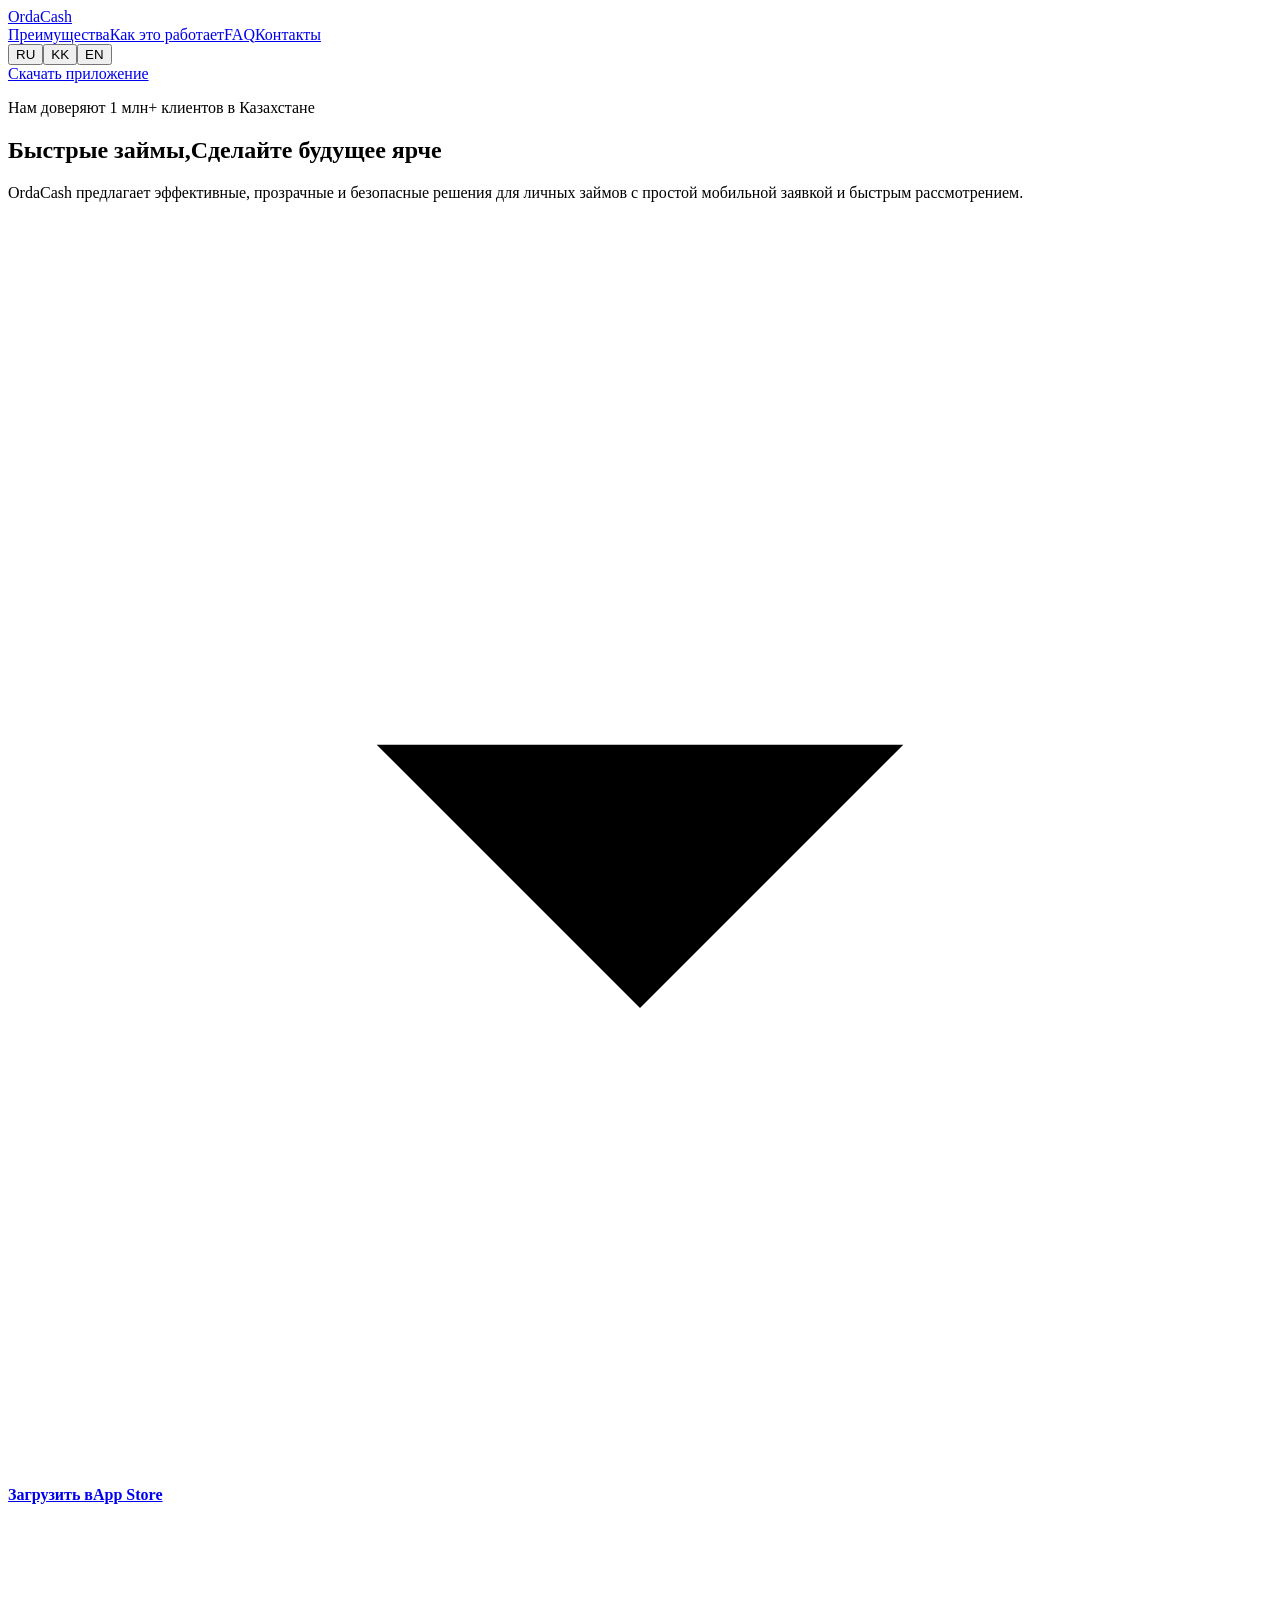
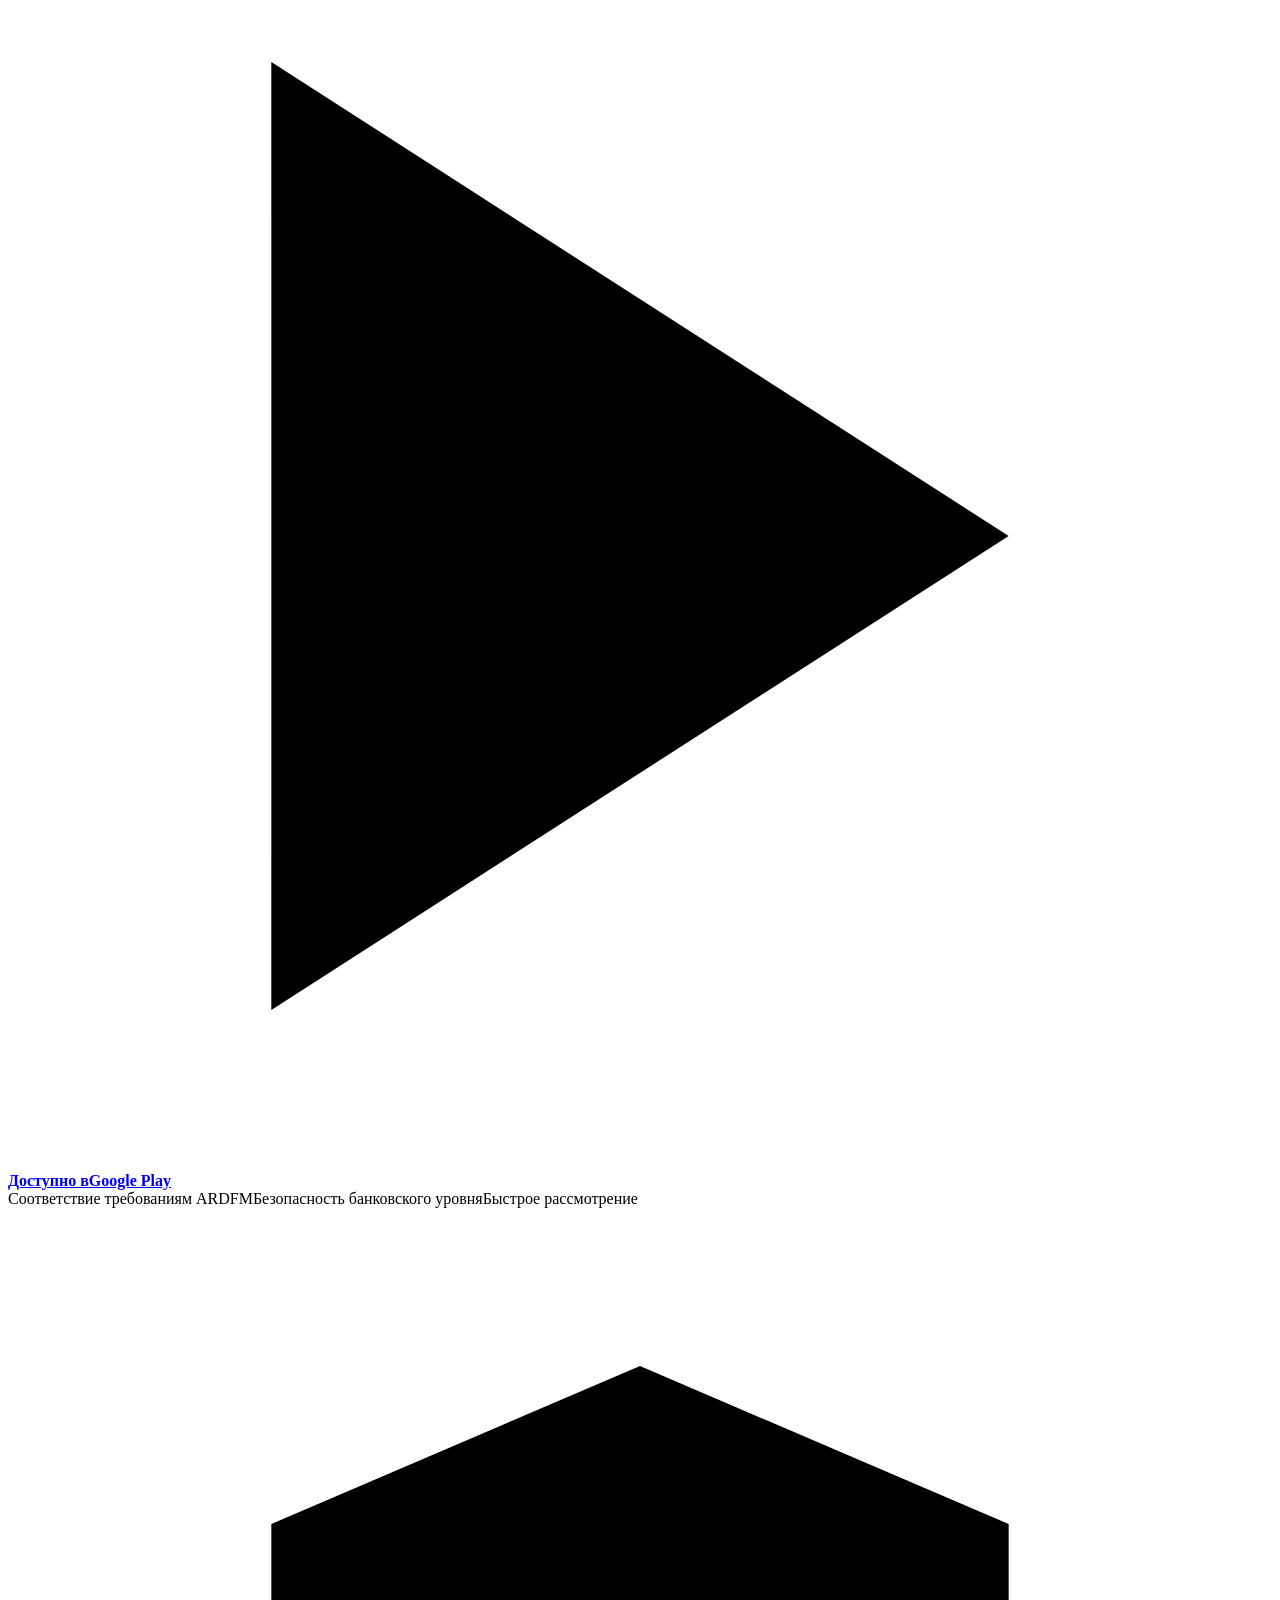
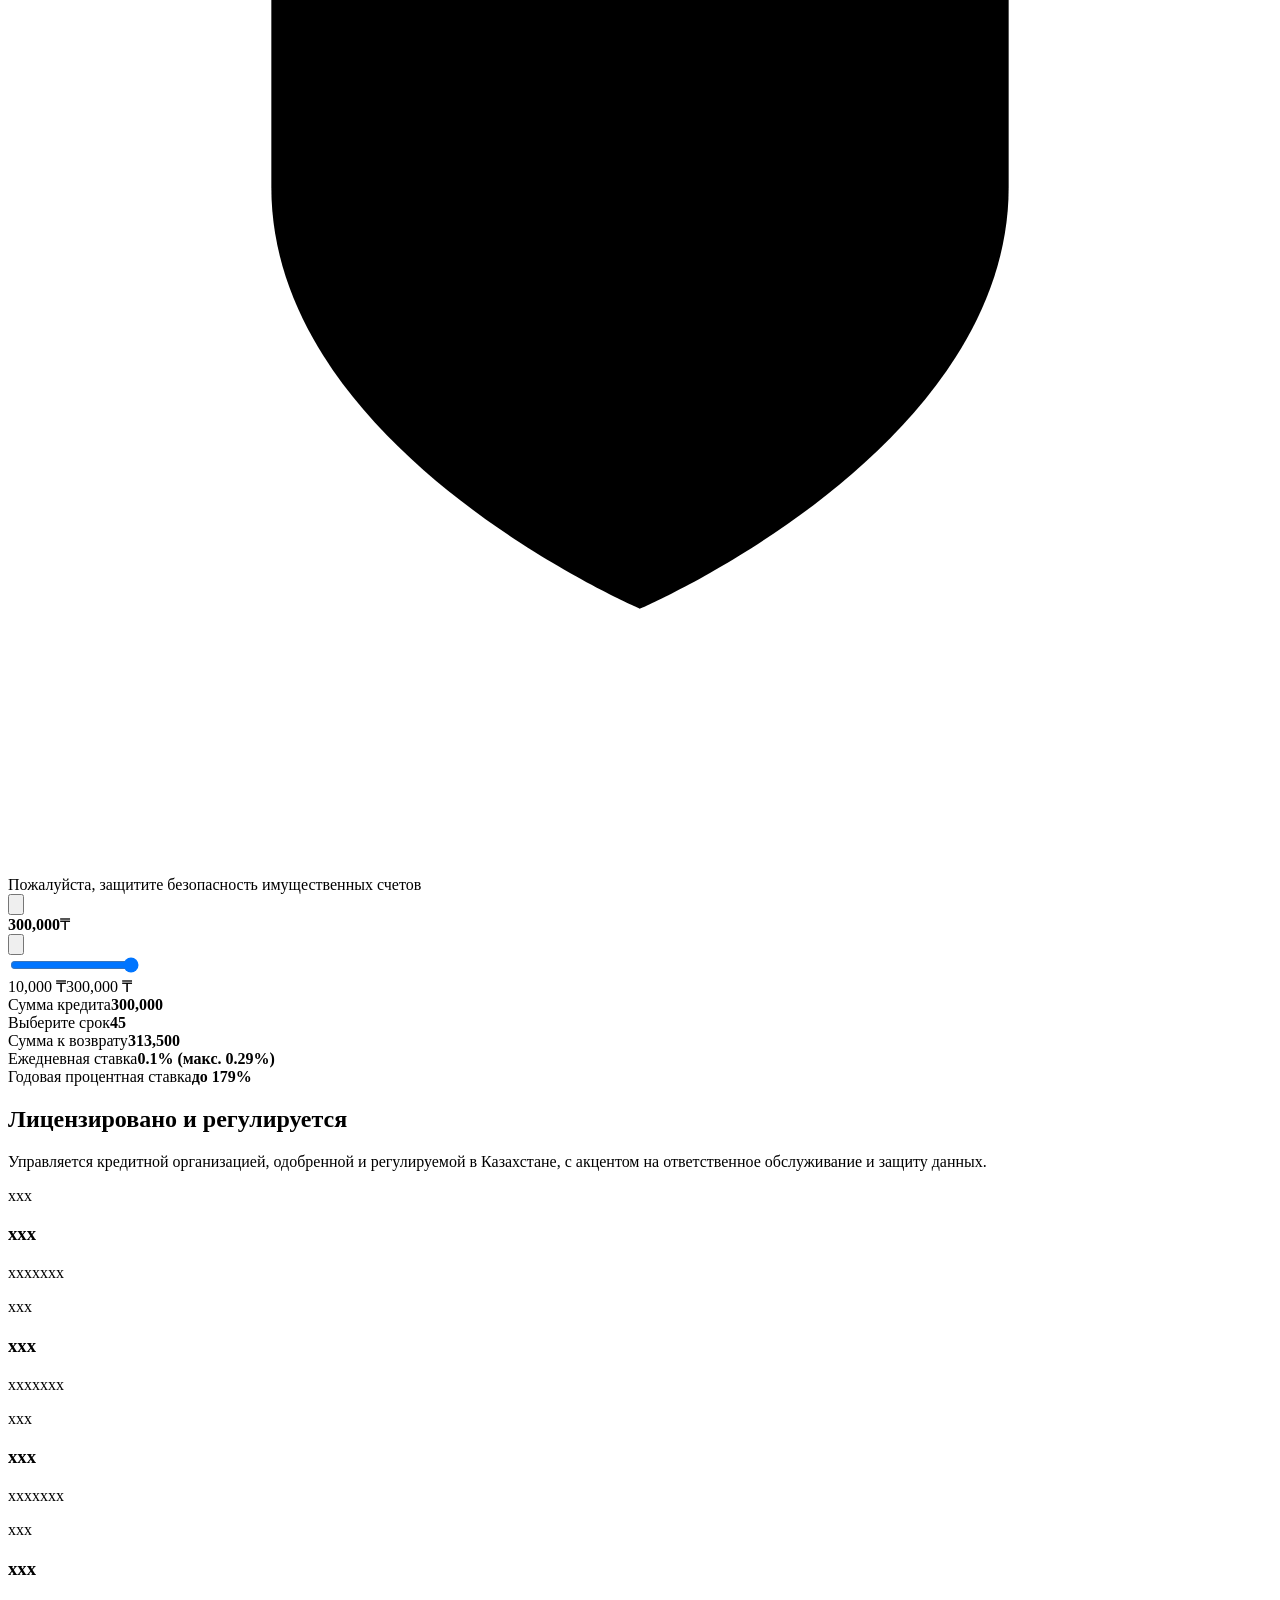
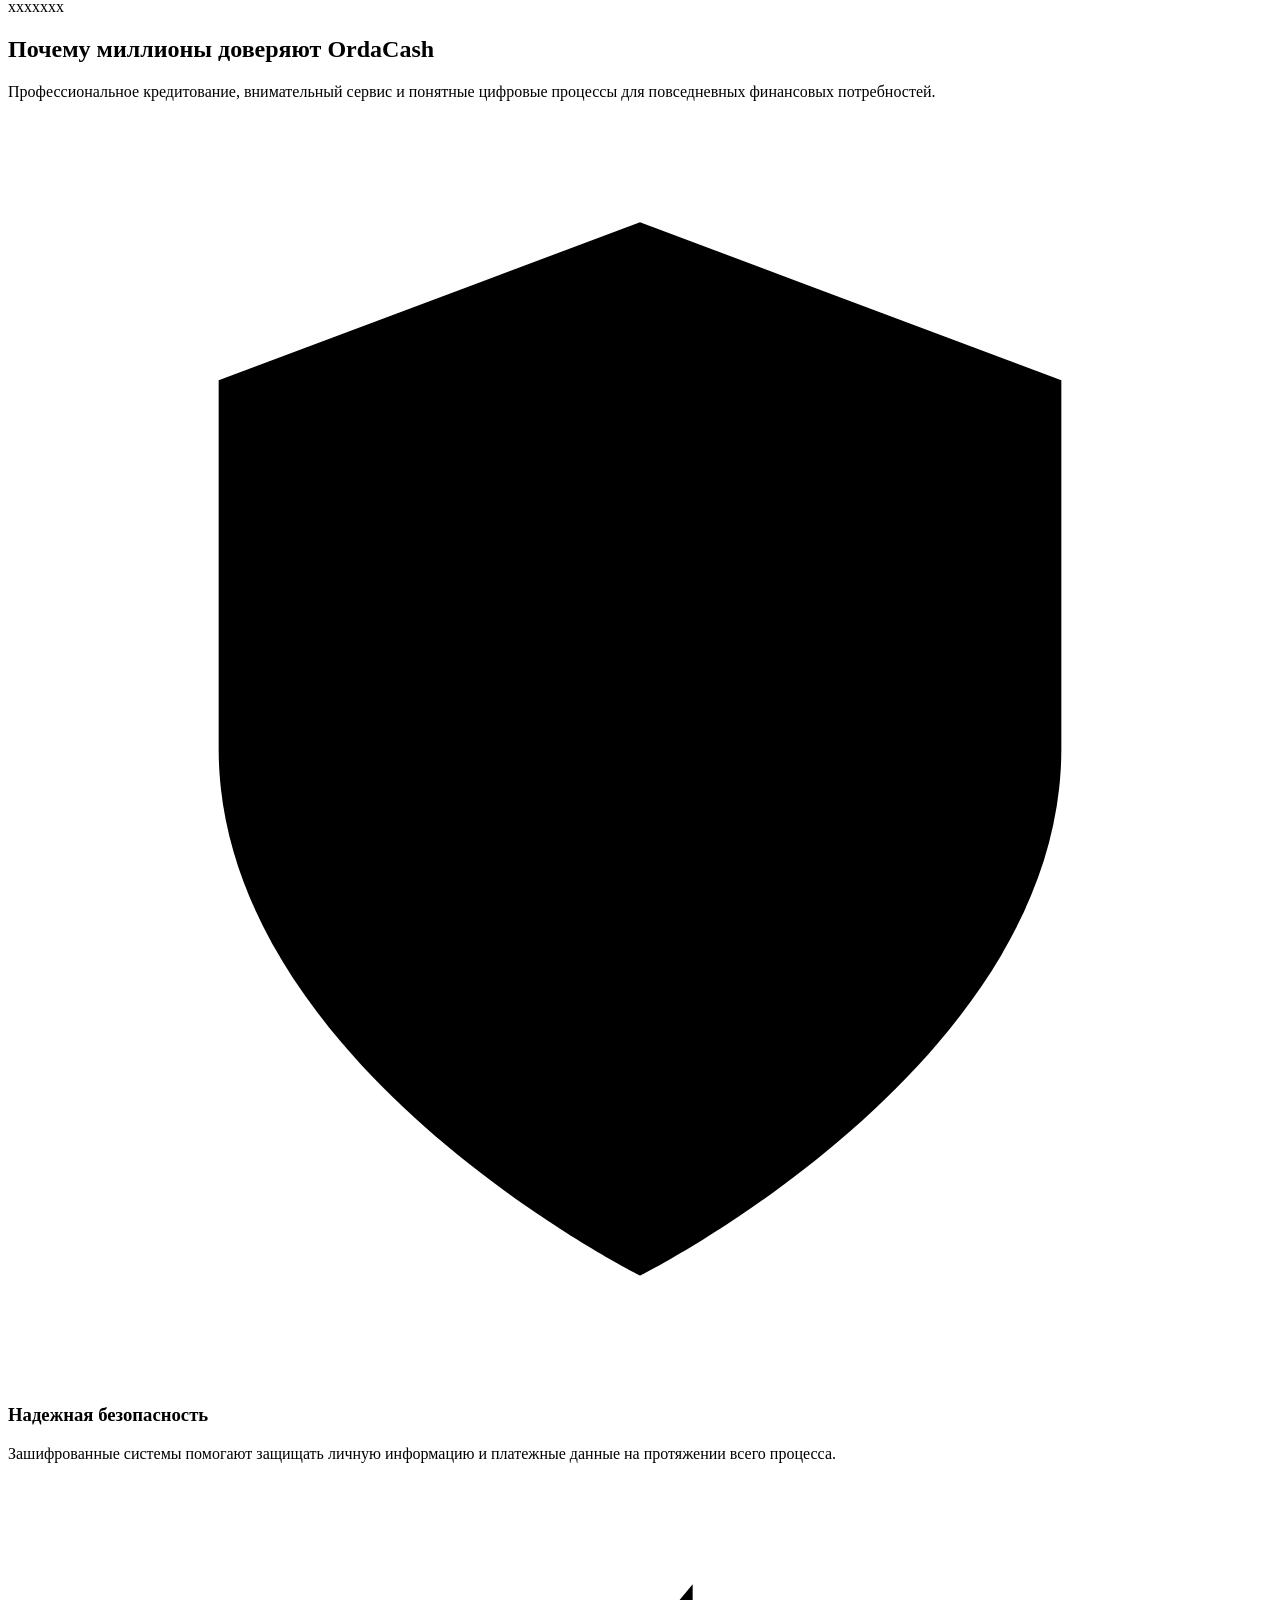
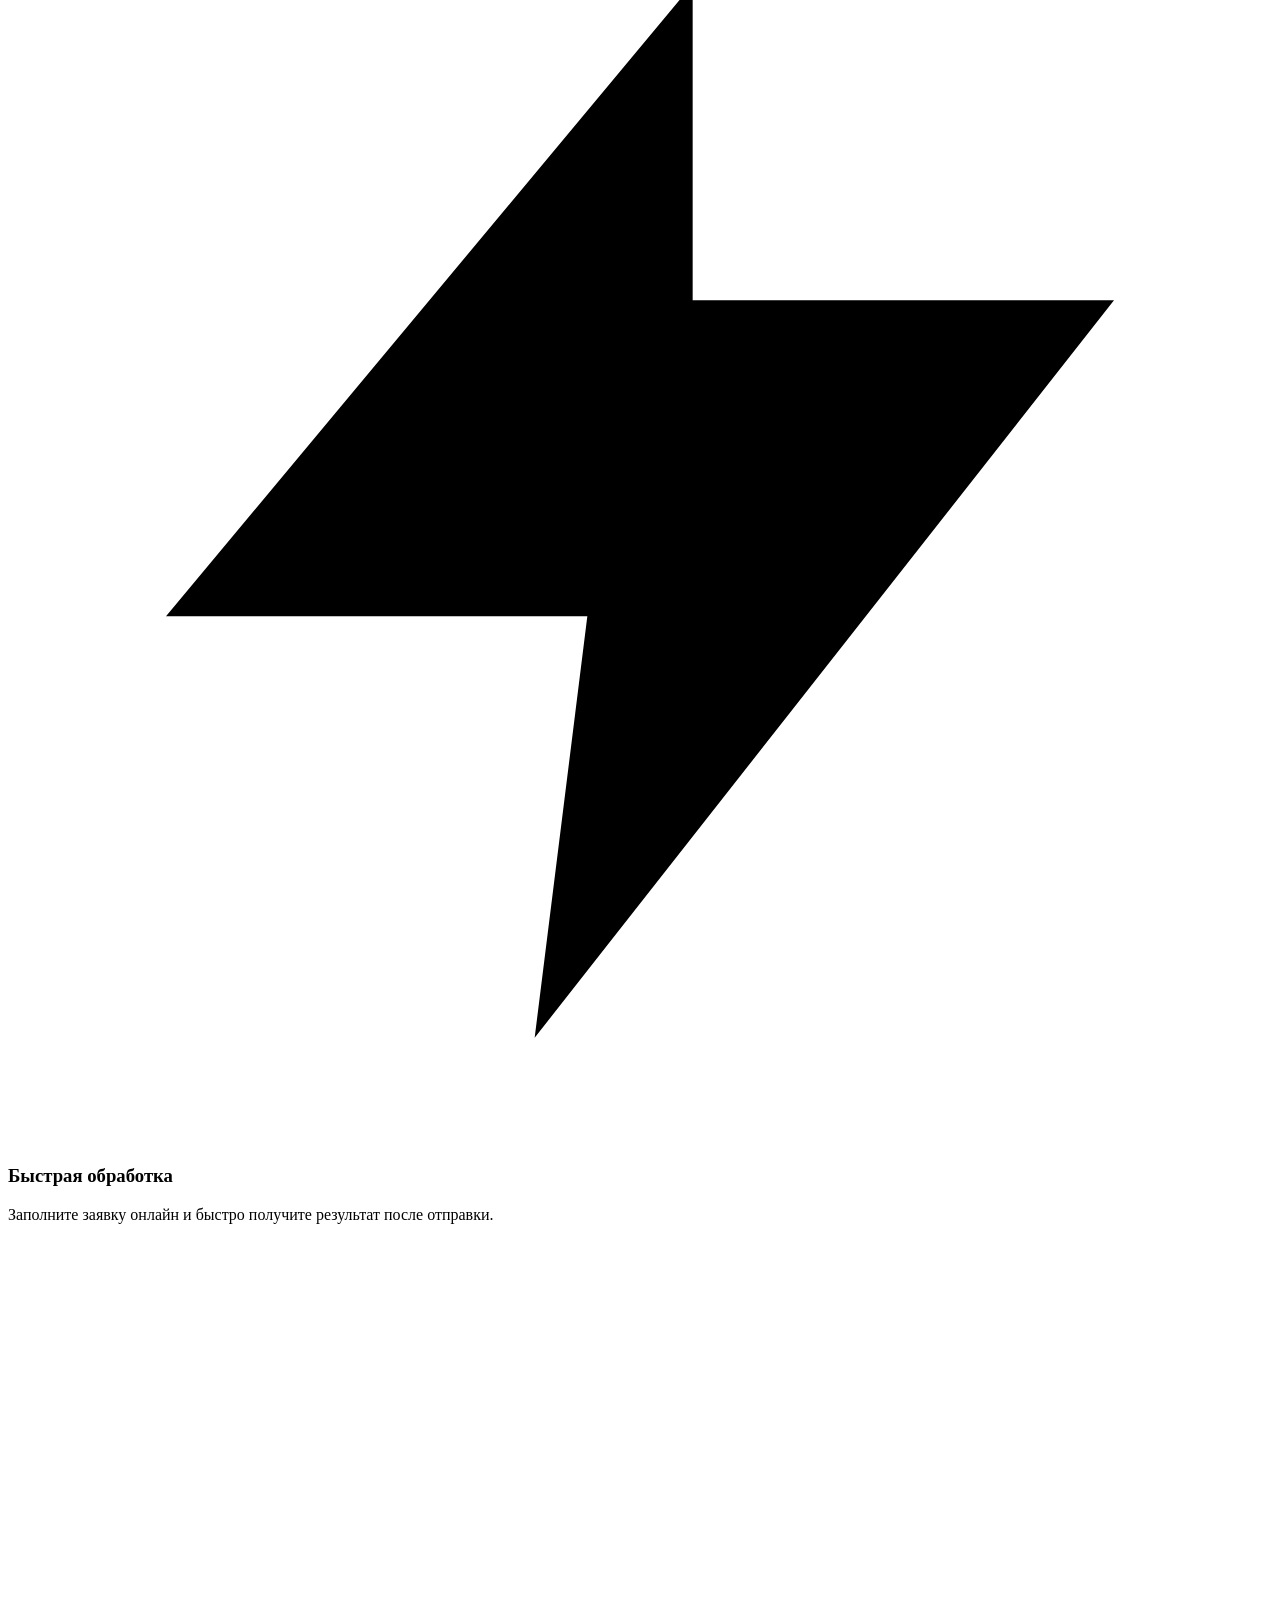
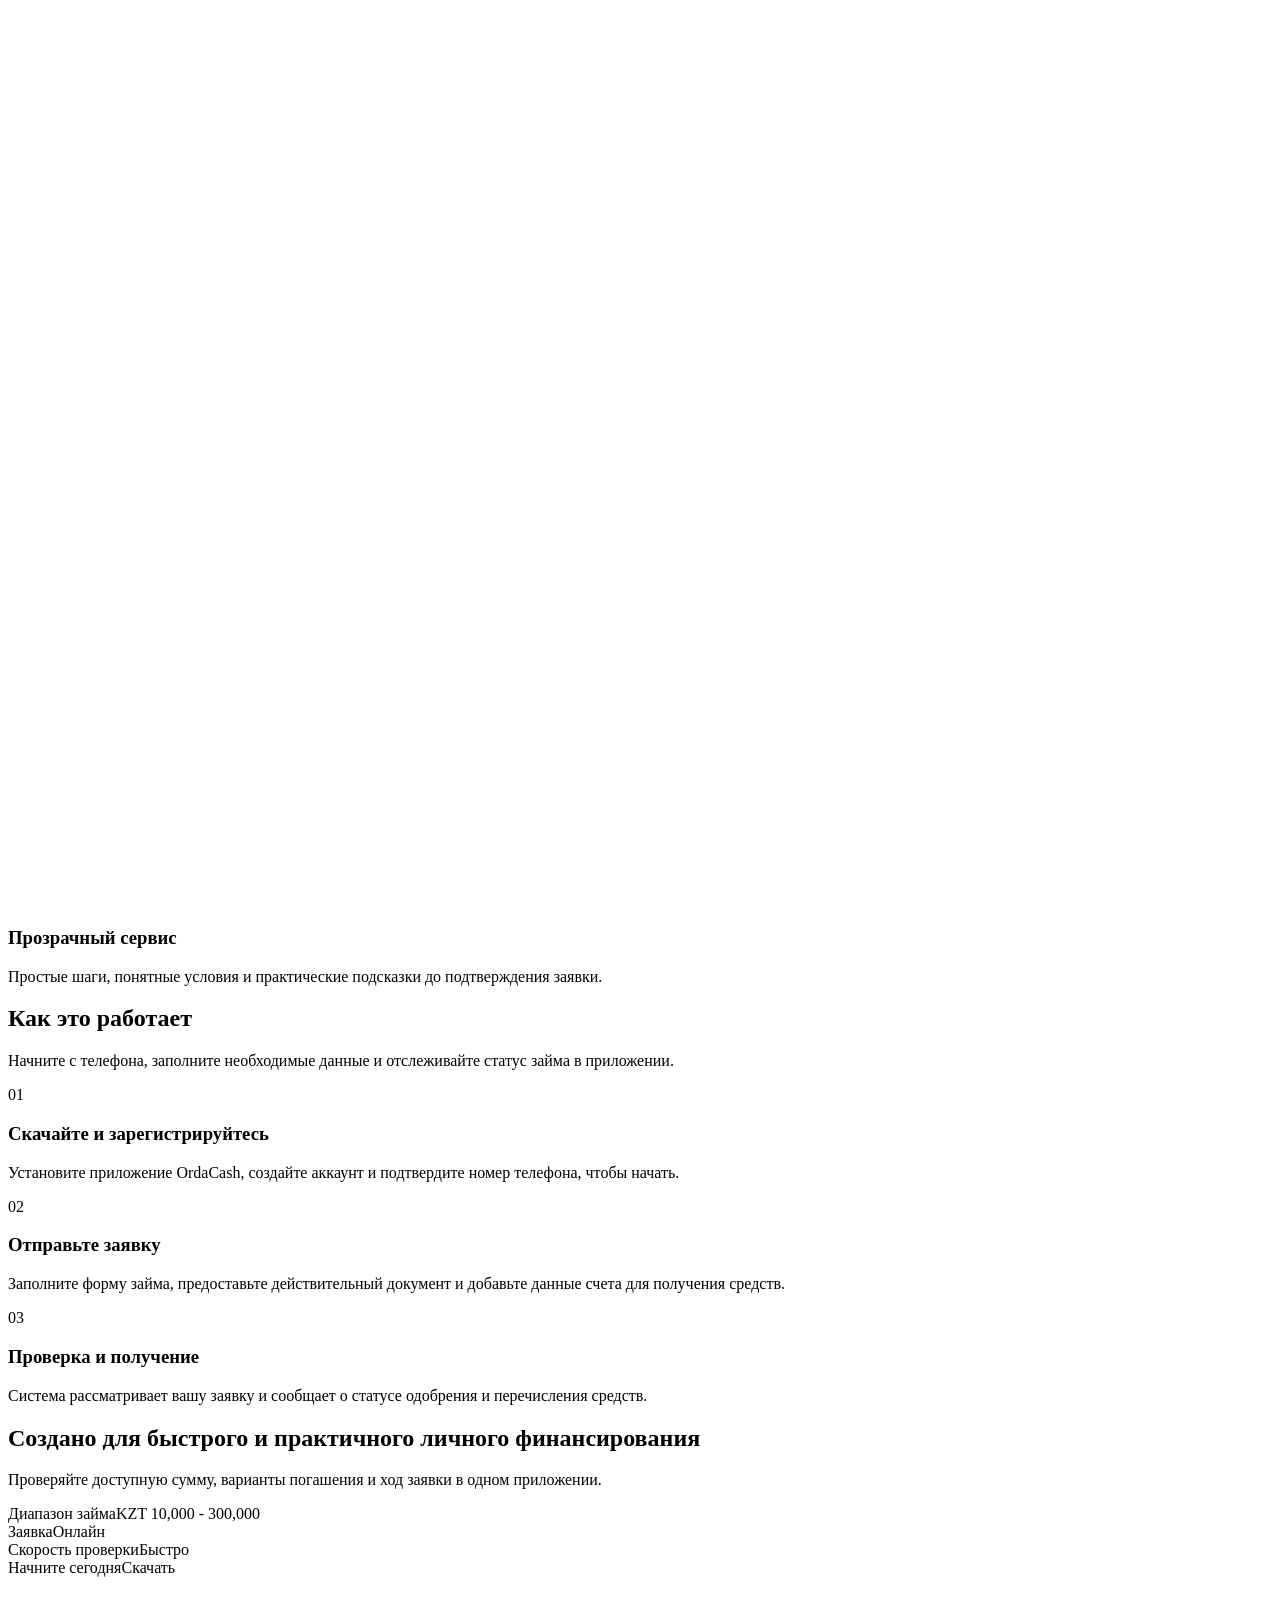
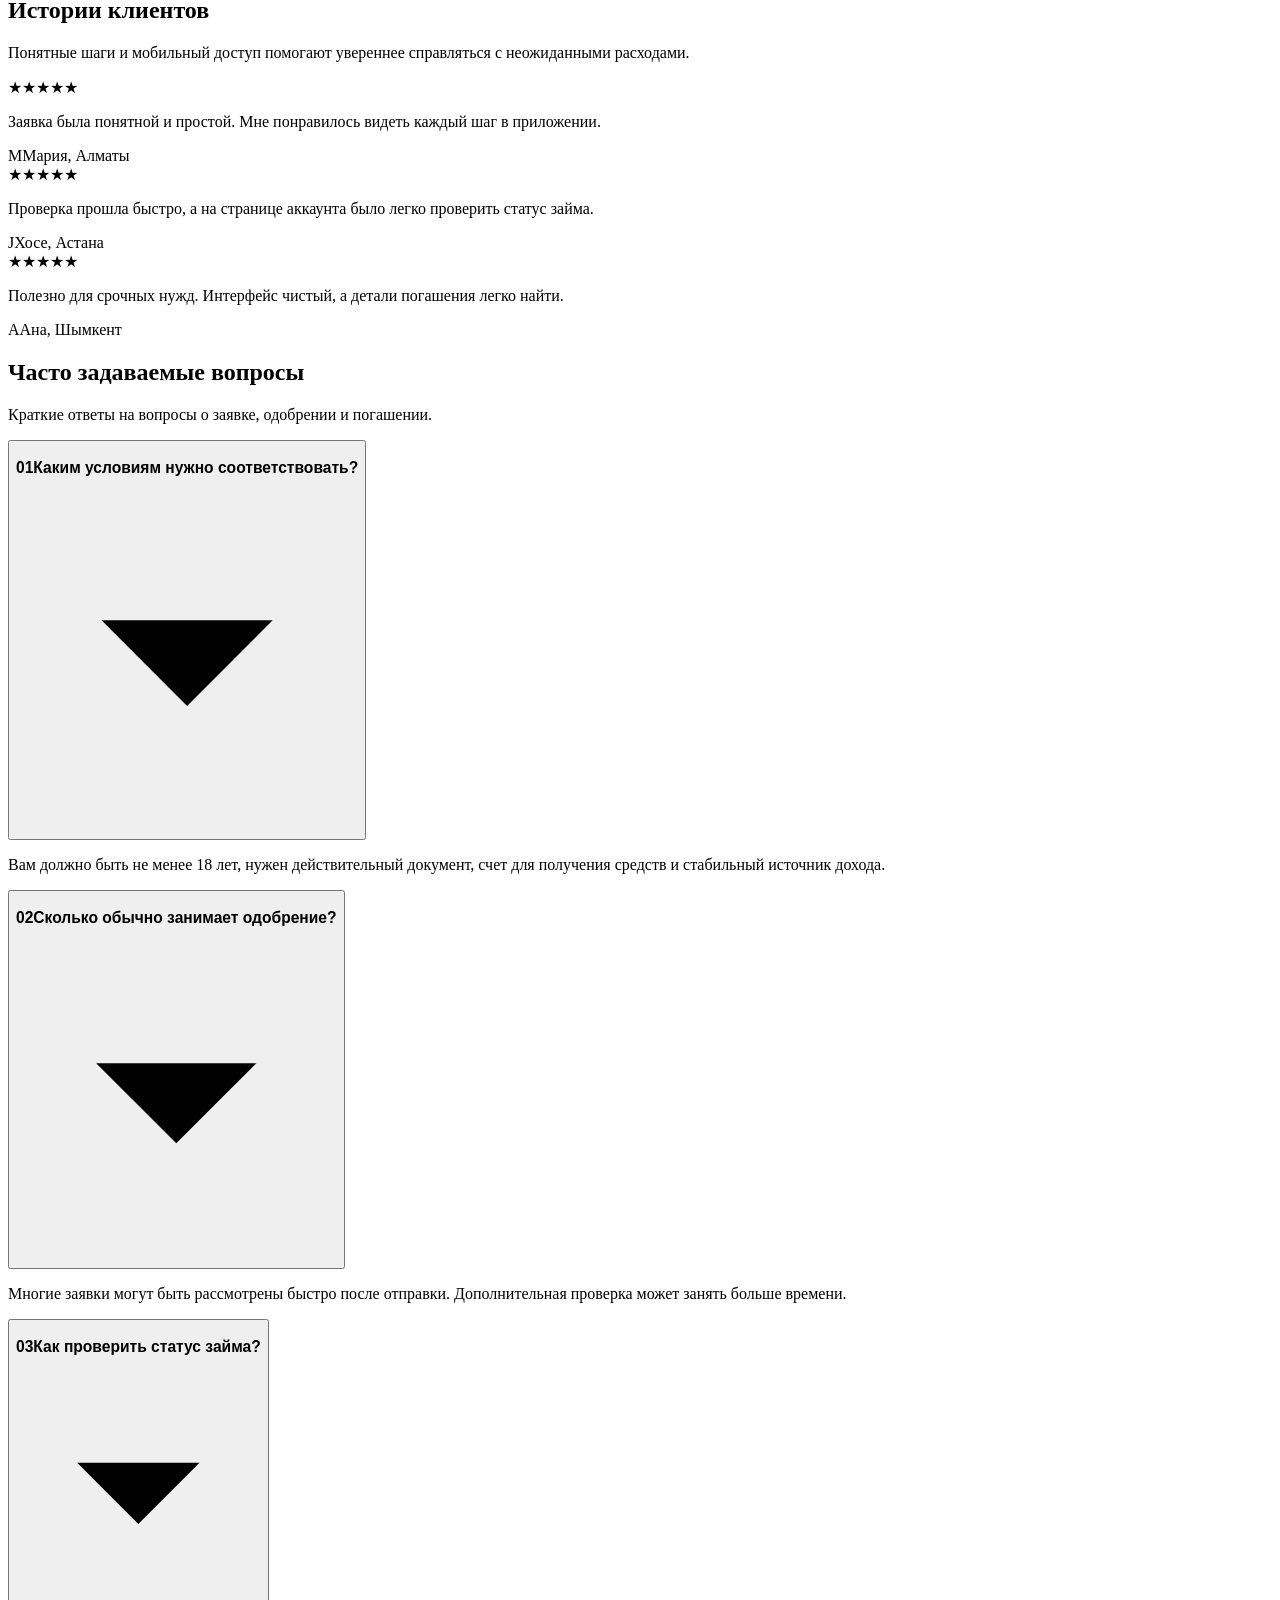
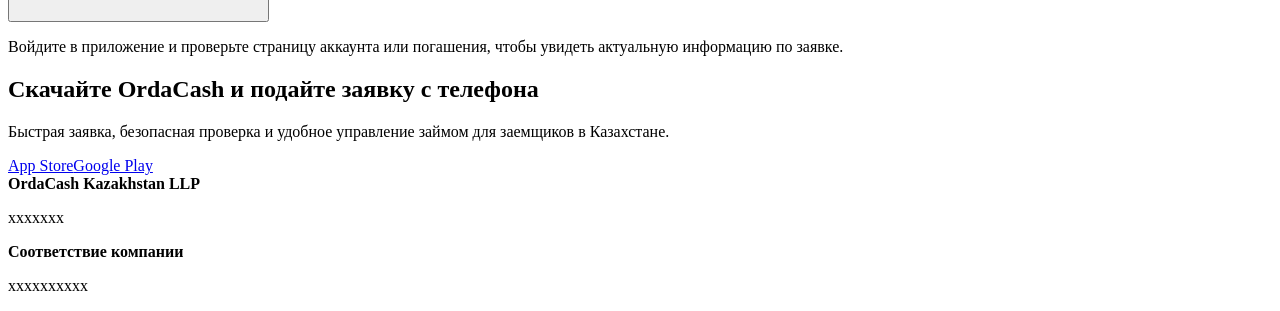
==== commit e3e2bb96: "." ====
--- a/index.html
+++ b/index.html
@@ -1 +1 @@
-<!DOCTYPE html><!--rllKL9sCBPxMcGUtl5sN7--><html lang="ru"><head><meta charSet="utf-8"/><meta name="viewport" content="width=device-width, initial-scale=1"/><link rel="preload" as="image" href="/OrdaCashOfficialWebsite/static/images/logo.png"/><link rel="preload" as="image" href="/OrdaCashOfficialWebsite/static/svg/loan-reduce.svg"/><link rel="preload" as="image" href="/OrdaCashOfficialWebsite/static/svg/loan-add.svg"/><link rel="stylesheet" href="/OrdaCashOfficialWebsite/_next/static/css/b0914263630df3b3.css" data-precedence="next"/><link rel="preload" as="script" fetchPriority="low" href="/OrdaCashOfficialWebsite/_next/static/chunks/webpack-9d2d26585adb6472.js"/><script src="/OrdaCashOfficialWebsite/_next/static/chunks/6fe292aa-e0ec2ab9f0ce6bb7.js" async=""></script><script src="/OrdaCashOfficialWebsite/_next/static/chunks/146-56e6d2a0e54236dc.js" async=""></script><script src="/OrdaCashOfficialWebsite/_next/static/chunks/main-app-989e08712490b43b.js" async=""></script><script src="/OrdaCashOfficialWebsite/_next/static/chunks/app/(home)/page-3db2ea2270705d2b.js" async=""></script><title>OrdaCash Lending - Быстрые онлайн-займы</title><meta name="description" content="OrdaCash предлагает быстрые, прозрачные и безопасные онлайн-займы для заемщиков в Казахстане."/><link rel="icon" href="/OrdaCashOfficialWebsite/static/images/favicon.png"/><script src="/OrdaCashOfficialWebsite/_next/static/chunks/polyfills-42372ed130431b0a.js" noModule=""></script></head><body><div hidden=""><!--$--><!--/$--></div><header class="topbar"><nav class="shell nav" aria-label="Primary navigation"><a class="brand" href="#top"><span class="brand-mark" aria-hidden="true"><img src="/OrdaCashOfficialWebsite/static/images/logo.png" alt=""/></span><span class="brand-name">OrdaCash</span></a><div class="links"><a href="#advantages">Преимущества</a><a href="#how-it-works">Как это работает</a><a href="#faq">FAQ</a><a href="#contact">Контакты</a></div><div class="nav-tools"><div class="language-switch" aria-label="Язык" role="group"><button class="language-option is-active" type="button" aria-pressed="true">RU</button><button class="language-option" type="button" aria-pressed="false">KK</button><button class="language-option" type="button" aria-pressed="false">EN</button></div><a class="nav-cta" href="#download">Скачать приложение</a></div></nav></header><main><section class="hero" id="top"><div class="shell hero-grid"><div><p data-aos="fade-down" style="--aos-delay:0ms" class="eyebrow"><span class="spark" aria-hidden="true"></span>Нам доверяют 1 млн+ клиентов в Казахстане</p><h1 data-aos="fade-up" style="--aos-delay:100ms"><span>Быстрые займы,</span><span class="text-gradient">Сделайте будущее ярче</span></h1><p data-aos="fade-up" style="--aos-delay:200ms">OrdaCash предлагает эффективные, прозрачные и безопасные решения для личных займов с простой мобильной заявкой и быстрым рассмотрением.</p><div data-aos="fade-up" style="--aos-delay:300ms" class="hero-actions" id="download"><a class="store" href="https://www.apple.com/app-store/" rel="noreferrer" target="_blank"><svg viewBox="0 0 24 24" aria-hidden="true"><path d="M12 3v12"></path><path d="m7 10 5 5 5-5"></path><path d="M5 21h14"></path></svg><strong><span>Загрузить в</span><span>App Store</span></strong></a><a class="store light" href="https://play.google.com/store" rel="noreferrer" target="_blank"><svg viewBox="0 0 24 24" aria-hidden="true"><path d="m5 3 14 9-14 9V3z"></path></svg><strong><span>Доступно в</span><span>Google Play</span></strong></a></div><div data-aos="fade-up" style="--aos-delay:400ms" class="trust-row" aria-label="Trust signals"><span class="trust-pill"><span class="spark" aria-hidden="true"></span>Соответствие требованиям ARDFM</span><span class="trust-pill"><span class="spark" aria-hidden="true"></span>Безопасность банковского уровня</span><span class="trust-pill"><span class="spark" aria-hidden="true"></span>Быстрое рассмотрение</span></div></div><div data-aos="fade-left" style="--aos-delay:300ms" class="phone-wrap" aria-label="Mobile app preview"><div class="loan-preview" aria-label="Предпросмотр суммы кредита"><div class="loan-notice"><span class="loan-notice-icon" aria-hidden="true"><svg viewBox="0 0 24 24"><path d="M12 3 5 6v5c0 5 7 8 7 8s7-3 7-8V6l-7-3z"></path><path d="M12 8v6"></path><path d="M9 11h6"></path></svg></span><span>Пожалуйста, защитите безопасность имущественных счетов</span></div><div class="amount-control"><button class="amount-step" type="button" aria-label="Уменьшить сумму кредита"><img src="/OrdaCashOfficialWebsite/static/svg/loan-reduce.svg" alt="" aria-hidden="true"/></button><div class="amount-value"><strong>300 000</strong><span>₸</span></div><button class="amount-step" type="button" aria-label="Увеличить сумму кредита"><img src="/OrdaCashOfficialWebsite/static/svg/loan-add.svg" alt="" aria-hidden="true"/></button></div><div class="amount-slider"><input type="range" min="10000" max="300000" step="1000" aria-label="Сумма кредита" style="--slider-progress:100%" value="300000"/><div class="amount-limits" aria-hidden="true"><span>10 000<!-- --> <!-- -->₸</span><span>300 000<!-- --> <!-- -->₸</span></div></div><div class="loan-detail-card"><div class="loan-detail-row compact"><span>Сумма кредита</span><strong>300 000</strong></div><div class="loan-detail-row compact"><span>Выберите срок</span><strong>45</strong></div><div class="loan-detail-row compact"><span>Сумма к возврату</span><strong>313 500</strong></div><div class="loan-detail-row compact"><span>Ежедневная ставка</span><strong>0.1% (макс. 0.29%)</strong></div><div class="loan-detail-row compact"><span>Годовая процентная ставка</span><strong>до 179%</strong></div></div></div></div></div></section><section class="section"><div class="shell"><div data-aos="fade-up" style="--aos-delay:0ms" class="section-head"><h2>Лицензировано и регулируется</h2><p>Управляется кредитной организацией, одобренной и регулируемой в Казахстане, с акцентом на ответственное обслуживание и защиту данных.</p></div><div class="regulators"><article data-aos="zoom-in" style="--aos-delay:0ms" class="reg-card"><div class="seal">xxx</div><h3>xxx</h3><p>xxxxxxx</p></article><article data-aos="zoom-in" style="--aos-delay:100ms" class="reg-card"><div class="seal">xxx</div><h3>xxx</h3><p>xxxxxxx</p></article><article data-aos="zoom-in" style="--aos-delay:200ms" class="reg-card"><div class="seal">xxx</div><h3>xxx</h3><p>xxxxxxx</p></article><article data-aos="zoom-in" style="--aos-delay:300ms" class="reg-card"><div class="seal">xxx</div><h3>xxx</h3><p>xxxxxxx</p></article></div></div></section><section class="section alt" id="advantages"><div class="shell"><div data-aos="fade-up" style="--aos-delay:0ms" class="section-head"><h2>Почему миллионы доверяют OrdaCash</h2><p>Профессиональное кредитование, внимательный сервис и понятные цифровые процессы для повседневных финансовых потребностей.</p></div><div class="feature-grid"><article data-aos="fade-up" style="--aos-delay:0ms" class="feature-card"><div class="small-icon"><svg viewBox="0 0 24 24" aria-hidden="true"><path d="M12 22s8-4 8-10V5l-8-3-8 3v7c0 6 8 10 8 10z"></path><path d="m9 12 2 2 4-4"></path></svg></div><h3>Надежная безопасность</h3><p>Зашифрованные системы помогают защищать личную информацию и платежные данные на протяжении всего процесса.</p></article><article data-aos="fade-up" style="--aos-delay:100ms" class="feature-card"><div class="small-icon"><svg viewBox="0 0 24 24" aria-hidden="true"><path d="M13 2 3 14h8l-1 8 11-14h-8l0-6z"></path></svg></div><h3>Быстрая обработка</h3><p>Заполните заявку онлайн и быстро получите результат после отправки.</p></article><article data-aos="fade-up" style="--aos-delay:200ms" class="feature-card"><div class="small-icon"><svg viewBox="0 0 24 24" aria-hidden="true"><path d="M4 7h16"></path><path d="M4 12h16"></path><path d="M4 17h10"></path></svg></div><h3>Прозрачный сервис</h3><p>Простые шаги, понятные условия и практические подсказки до подтверждения заявки.</p></article></div></div></section><section class="section" id="how-it-works"><div class="shell"><div data-aos="fade-up" style="--aos-delay:0ms" class="section-head"><h2>Как это работает</h2><p>Начните с телефона, заполните необходимые данные и отслеживайте статус займа в приложении.</p></div><div class="steps"><article data-aos="fade-up" style="--aos-delay:0ms" class="step-card"><div class="step-number">01</div><h3>Скачайте и зарегистрируйтесь</h3><p>Установите приложение OrdaCash, создайте аккаунт и подтвердите номер телефона, чтобы начать.</p></article><article data-aos="fade-up" style="--aos-delay:100ms" class="step-card"><div class="step-number">02</div><h3>Отправьте заявку</h3><p>Заполните форму займа, предоставьте действительный документ и добавьте данные счета для получения средств.</p></article><article data-aos="fade-up" style="--aos-delay:200ms" class="step-card"><div class="step-number">03</div><h3>Проверка и получение</h3><p>Система рассматривает вашу заявку и сообщает о статусе одобрения и перечисления средств.</p></article></div></div></section><section class="section alt"><div data-aos="fade-up" style="--aos-delay:0ms" class="shell loan-strip"><div><h2>Создано для быстрого и практичного личного финансирования</h2><p>Проверяйте доступную сумму, варианты погашения и ход заявки в одном приложении.</p></div><div class="calculator" aria-label="Loan example"><div class="calc-row"><span>Диапазон займа</span><span>KZT 10,000 - 300,000</span></div><div class="calc-row"><span>Заявка</span><span>Онлайн</span></div><div class="calc-row"><span>Скорость проверки</span><span>Быстро</span></div><div class="calc-row"><span>Начните сегодня</span><span>Скачать</span></div></div></div></section><section class="section"><div class="shell"><div data-aos="fade-up" style="--aos-delay:0ms" class="section-head"><h2>Истории клиентов</h2><p>Понятные шаги и мобильный доступ помогают увереннее справляться с неожиданными расходами.</p></div><div class="quote-grid"><article data-aos="fade-up" style="--aos-delay:0ms" class="quote"><div class="stars">★★★★★</div><p>Заявка была понятной и простой. Мне понравилось видеть каждый шаг в приложении.</p><div class="person"><span class="person-img">M</span><span>Мария, Алматы</span></div></article><article data-aos="fade-up" style="--aos-delay:100ms" class="quote"><div class="stars">★★★★★</div><p>Проверка прошла быстро, а на странице аккаунта было легко проверить статус займа.</p><div class="person"><span class="person-img">J</span><span>Хосе, Астана</span></div></article><article data-aos="fade-up" style="--aos-delay:200ms" class="quote"><div class="stars">★★★★★</div><p>Полезно для срочных нужд. Интерфейс чистый, а детали погашения легко найти.</p><div class="person"><span class="person-img">A</span><span>Ана, Шымкент</span></div></article></div></div></section><section class="section alt" id="faq"><div class="shell"><div data-aos="fade-up" style="--aos-delay:0ms" class="section-head"><h2>Часто задаваемые вопросы</h2><p>Краткие ответы на вопросы о заявке, одобрении и погашении.</p></div><div class="faq"><div data-aos="fade-up" style="--aos-delay:0ms" class="faq-item"><div class="faq-panel is-open"><button class="faq-trigger" type="button" aria-controls="_R_ctlfivb_" aria-expanded="true"><h3><span class="faq-index">01</span><span>Каким условиям нужно соответствовать?</span></h3><span class="faq-arrow" aria-hidden="true"><svg viewBox="0 0 24 24" aria-hidden="true"><path d="m6 9 6 6 6-6"></path></svg></span></button><div class="faq-answer" id="_R_ctlfivb_"><div class="faq-answer-inner"><p>Вам должно быть не менее 18 лет, нужен действительный документ, счет для получения средств и стабильный источник дохода.</p></div></div></div></div><div data-aos="fade-up" style="--aos-delay:100ms" class="faq-item"><div class="faq-panel"><button class="faq-trigger" type="button" aria-controls="_R_ktlfivb_" aria-expanded="false"><h3><span class="faq-index">02</span><span>Сколько обычно занимает одобрение?</span></h3><span class="faq-arrow" aria-hidden="true"><svg viewBox="0 0 24 24" aria-hidden="true"><path d="m6 9 6 6 6-6"></path></svg></span></button><div class="faq-answer" id="_R_ktlfivb_"><div class="faq-answer-inner"><p>Многие заявки могут быть рассмотрены быстро после отправки. Дополнительная проверка может занять больше времени.</p></div></div></div></div><div data-aos="fade-up" style="--aos-delay:200ms" class="faq-item"><div class="faq-panel"><button class="faq-trigger" type="button" aria-controls="_R_stlfivb_" aria-expanded="false"><h3><span class="faq-index">03</span><span>Как проверить статус займа?</span></h3><span class="faq-arrow" aria-hidden="true"><svg viewBox="0 0 24 24" aria-hidden="true"><path d="m6 9 6 6 6-6"></path></svg></span></button><div class="faq-answer" id="_R_stlfivb_"><div class="faq-answer-inner"><p>Войдите в приложение и проверьте страницу аккаунта или погашения, чтобы увидеть актуальную информацию по заявке.</p></div></div></div></div></div></div></section><section class="download" id="contact"><div class="shell download-grid"><div><h2 data-aos="fade-up" style="--aos-delay:0ms">Скачайте OrdaCash и подайте заявку с телефона</h2><p data-aos="fade-up" style="--aos-delay:100ms">Быстрая заявка, безопасная проверка и удобное управление займом для заемщиков в Казахстане.</p></div><div data-aos="fade-up" style="--aos-delay:200ms" class="hero-actions"><a class="store light" href="https://www.apple.com/app-store/" rel="noreferrer" target="_blank">App Store</a><a class="store light" href="https://play.google.com/store" rel="noreferrer" target="_blank">Google Play</a></div></div></section></main><footer class="footer"><div class="shell footer-grid"><div><strong>OrdaCash Kazakhstan LLP</strong><p>xxxxxxx</p></div><div><strong>Соответствие компании</strong><p>xxxxxxxxxx</p></div></div></footer><!--$--><!--/$--><script src="/OrdaCashOfficialWebsite/_next/static/chunks/webpack-9d2d26585adb6472.js" id="_R_" async=""></script><script>(self.__next_f=self.__next_f||[]).push([0])</script><script>self.__next_f.push([1,"1:\"$Sreact.fragment\"\n2:I[6957,[],\"\"]\n3:I[7369,[],\"\"]\n5:I[1968,[],\"OutletBoundary\"]\n7:I[3705,[],\"AsyncMetadataOutlet\"]\n9:I[1968,[],\"ViewportBoundary\"]\nb:I[1968,[],\"MetadataBoundary\"]\nc:\"$Sreact.suspense\"\ne:I[6287,[],\"\"]\n:HL[\"/OrdaCashOfficialWebsite/_next/static/css/b0914263630df3b3.css\",\"style\"]\n"])</script><script>self.__next_f.push([1,"0:{\"P\":null,\"b\":\"rllKL9sCBPxMcGUtl5sN7\",\"p\":\"/OrdaCashOfficialWebsite\",\"c\":[\"\",\"\"],\"i\":false,\"f\":[[[\"\",{\"children\":[\"(home)\",{\"children\":[\"__PAGE__\",{}]}]},\"$undefined\",\"$undefined\",true],[\"\",[\"$\",\"$1\",\"c\",{\"children\":[[[\"$\",\"link\",\"0\",{\"rel\":\"stylesheet\",\"href\":\"/OrdaCashOfficialWebsite/_next/static/css/b0914263630df3b3.css\",\"precedence\":\"next\",\"crossOrigin\":\"$undefined\",\"nonce\":\"$undefined\"}]],[\"$\",\"html\",null,{\"lang\":\"ru\",\"children\":[\"$\",\"body\",null,{\"children\":[\"$\",\"$L2\",null,{\"parallelRouterKey\":\"children\",\"error\":\"$undefined\",\"errorStyles\":\"$undefined\",\"errorScripts\":\"$undefined\",\"template\":[\"$\",\"$L3\",null,{}],\"templateStyles\":\"$undefined\",\"templateScripts\":\"$undefined\",\"notFound\":[[[\"$\",\"title\",null,{\"children\":\"404: This page could not be found.\"}],[\"$\",\"div\",null,{\"style\":{\"fontFamily\":\"system-ui,\\\"Segoe UI\\\",Roboto,Helvetica,Arial,sans-serif,\\\"Apple Color Emoji\\\",\\\"Segoe UI Emoji\\\"\",\"height\":\"100vh\",\"textAlign\":\"center\",\"display\":\"flex\",\"flexDirection\":\"column\",\"alignItems\":\"center\",\"justifyContent\":\"center\"},\"children\":[\"$\",\"div\",null,{\"children\":[[\"$\",\"style\",null,{\"dangerouslySetInnerHTML\":{\"__html\":\"body{color:#000;background:#fff;margin:0}.next-error-h1{border-right:1px solid rgba(0,0,0,.3)}@media (prefers-color-scheme:dark){body{color:#fff;background:#000}.next-error-h1{border-right:1px solid rgba(255,255,255,.3)}}\"}}],[\"$\",\"h1\",null,{\"className\":\"next-error-h1\",\"style\":{\"display\":\"inline-block\",\"margin\":\"0 20px 0 0\",\"padding\":\"0 23px 0 0\",\"fontSize\":24,\"fontWeight\":500,\"verticalAlign\":\"top\",\"lineHeight\":\"49px\"},\"children\":404}],[\"$\",\"div\",null,{\"style\":{\"display\":\"inline-block\"},\"children\":[\"$\",\"h2\",null,{\"style\":{\"fontSize\":14,\"fontWeight\":400,\"lineHeight\":\"49px\",\"margin\":0},\"children\":\"This page could not be found.\"}]}]]}]}]],[]],\"forbidden\":\"$undefined\",\"unauthorized\":\"$undefined\"}]}]}]]}],{\"children\":[\"(home)\",[\"$\",\"$1\",\"c\",{\"children\":[null,[\"$\",\"$L2\",null,{\"parallelRouterKey\":\"children\",\"error\":\"$undefined\",\"errorStyles\":\"$undefined\",\"errorScripts\":\"$undefined\",\"template\":[\"$\",\"$L3\",null,{}],\"templateStyles\":\"$undefined\",\"templateScripts\":\"$undefined\",\"notFound\":[[[\"$\",\"title\",null,{\"children\":\"404: This page could not be found.\"}],[\"$\",\"div\",null,{\"style\":\"$0:f:0:1:1:props:children:1:props:children:props:children:props:notFound:0:1:props:style\",\"children\":[\"$\",\"div\",null,{\"children\":[[\"$\",\"style\",null,{\"dangerouslySetInnerHTML\":{\"__html\":\"body{color:#000;background:#fff;margin:0}.next-error-h1{border-right:1px solid rgba(0,0,0,.3)}@media (prefers-color-scheme:dark){body{color:#fff;background:#000}.next-error-h1{border-right:1px solid rgba(255,255,255,.3)}}\"}}],[\"$\",\"h1\",null,{\"className\":\"next-error-h1\",\"style\":\"$0:f:0:1:1:props:children:1:props:children:props:children:props:notFound:0:1:props:children:props:children:1:props:style\",\"children\":404}],[\"$\",\"div\",null,{\"style\":\"$0:f:0:1:1:props:children:1:props:children:props:children:props:notFound:0:1:props:children:props:children:2:props:style\",\"children\":[\"$\",\"h2\",null,{\"style\":\"$0:f:0:1:1:props:children:1:props:children:props:children:props:notFound:0:1:props:children:props:children:2:props:children:props:style\",\"children\":\"This page could not be found.\"}]}]]}]}]],[]],\"forbidden\":\"$undefined\",\"unauthorized\":\"$undefined\"}]]}],{\"children\":[\"__PAGE__\",[\"$\",\"$1\",\"c\",{\"children\":[\"$L4\",null,[\"$\",\"$L5\",null,{\"children\":[\"$L6\",[\"$\",\"$L7\",null,{\"promise\":\"$@8\"}]]}]]}],{},null,false]},null,false]},null,false],[\"$\",\"$1\",\"h\",{\"children\":[null,[[\"$\",\"$L9\",null,{\"children\":\"$La\"}],null],[\"$\",\"$Lb\",null,{\"children\":[\"$\",\"div\",null,{\"hidden\":true,\"children\":[\"$\",\"$c\",null,{\"fallback\":null,\"children\":\"$Ld\"}]}]}]]}],false]],\"m\":\"$undefined\",\"G\":[\"$e\",[]],\"s\":false,\"S\":true}\n"])</script><script>self.__next_f.push([1,"a:[[\"$\",\"meta\",\"0\",{\"charSet\":\"utf-8\"}],[\"$\",\"meta\",\"1\",{\"name\":\"viewport\",\"content\":\"width=device-width, initial-scale=1\"}]]\n6:null\n"])</script><script>self.__next_f.push([1,"f:I[1987,[\"813\",\"static/chunks/app/(home)/page-3db2ea2270705d2b.js\"],\"default\"]\n"])</script><script>self.__next_f.push([1,"4:[\"$\",\"$Lf\",null,{\"initialLanguage\":\"ru\",\"initialMessages\":{\"meta.title\":\"OrdaCash Lending - Быстрые онлайн-займы\",\"meta.description\":\"OrdaCash предлагает быстрые, прозрачные и безопасные онлайн-займы для заемщиков в Казахстане.\",\"nav.language\":\"Язык\",\"nav.advantages\":\"Преимущества\",\"nav.howItWorks\":\"Как это работает\",\"nav.faq\":\"FAQ\",\"nav.contact\":\"Контакты\",\"nav.download\":\"Скачать приложение\",\"hero.eyebrow\":\"Нам доверяют 1 млн+ клиентов в Казахстане\",\"hero.titleLine1\":\"Быстрые займы,\",\"hero.titleLine2\":\"Сделайте будущее ярче\",\"hero.description\":\"OrdaCash предлагает эффективные, прозрачные и безопасные решения для личных займов с простой мобильной заявкой и быстрым рассмотрением.\",\"hero.floatOne\":\"Простая заявка за 5 минут\",\"hero.floatTwo\":\"Безопасное онлайн-одобрение\",\"hero.imageAlt\":\"Главная страница приложения OrdaCash\",\"loanPreview.ariaLabel\":\"Предпросмотр суммы кредита\",\"loanPreview.notice\":\"Пожалуйста, защитите безопасность имущественных счетов\",\"loanPreview.decrease\":\"Уменьшить сумму кредита\",\"loanPreview.increase\":\"Увеличить сумму кредита\",\"loanPreview.amountAria\":\"Сумма кредита\",\"loanPreview.currency\":\"₸\",\"loanPreview.amount\":\"Сумма кредита\",\"loanPreview.term\":\"Выберите срок\",\"loanPreview.termValue\":\"45\",\"loanPreview.returnAmount\":\"Сумма к возврату\",\"loanPreview.dailyRate\":\"Ежедневная ставка\",\"loanPreview.dailyRateValue\":\"0.1% (макс. 0.29%)\",\"loanPreview.annualRate\":\"Годовая процентная ставка\",\"loanPreview.annualRateValue\":\"до 179%\",\"store.appStoreKicker\":\"Загрузить в\",\"store.appStore\":\"App Store\",\"store.googlePlayKicker\":\"Доступно в\",\"store.googlePlay\":\"Google Play\",\"trust.sec\":\"Соответствие требованиям ARDFM\",\"trust.security\":\"Безопасность банковского уровня\",\"trust.review\":\"Быстрое рассмотрение\",\"regulation.title\":\"Лицензировано и регулируется\",\"regulation.description\":\"Управляется кредитной организацией, одобренной и регулируемой в Казахстане, с акцентом на ответственное обслуживание и защиту данных.\",\"regulation.secText\":\"Соответствие требованиям финансового рынка Казахстана.\",\"regulation.npcText\":\"Практики платежей и денежных операций с учетом стандартов НБК.\",\"regulation.amlText\":\"Проверка транзакций и меры против финансовых правонарушений.\",\"regulation.cicText\":\"Поддержка кредитной истории и ответственная отчетность.\",\"advantages.title\":\"Почему миллионы доверяют OrdaCash\",\"advantages.description\":\"Профессиональное кредитование, внимательный сервис и понятные цифровые процессы для повседневных финансовых потребностей.\",\"advantages.securityTitle\":\"Надежная безопасность\",\"advantages.securityText\":\"Зашифрованные системы помогают защищать личную информацию и платежные данные на протяжении всего процесса.\",\"advantages.speedTitle\":\"Быстрая обработка\",\"advantages.speedText\":\"Заполните заявку онлайн и быстро получите результат после отправки.\",\"advantages.transparentTitle\":\"Прозрачный сервис\",\"advantages.transparentText\":\"Простые шаги, понятные условия и практические подсказки до подтверждения заявки.\",\"steps.title\":\"Как это работает\",\"steps.description\":\"Начните с телефона, заполните необходимые данные и отслеживайте статус займа в приложении.\",\"steps.oneTitle\":\"Скачайте и зарегистрируйтесь\",\"steps.oneText\":\"Установите приложение OrdaCash, создайте аккаунт и подтвердите номер телефона, чтобы начать.\",\"steps.twoTitle\":\"Отправьте заявку\",\"steps.twoText\":\"Заполните форму займа, предоставьте действительный документ и добавьте данные счета для получения средств.\",\"steps.threeTitle\":\"Проверка и получение\",\"steps.threeText\":\"Система рассматривает вашу заявку и сообщает о статусе одобрения и перечисления средств.\",\"loanStrip.title\":\"Создано для быстрого и практичного личного финансирования\",\"loanStrip.description\":\"Проверяйте доступную сумму, варианты погашения и ход заявки в одном приложении.\",\"calculator.loanRange\":\"Диапазон займа\",\"calculator.loanRangeValue\":\"KZT 10,000 - 300,000\",\"calculator.application\":\"Заявка\",\"calculator.online\":\"Онлайн\",\"calculator.reviewSpeed\":\"Скорость проверки\",\"calculator.fast\":\"Быстро\",\"calculator.startToday\":\"Начните сегодня\",\"calculator.download\":\"Скачать\",\"stories.title\":\"Истории клиентов\",\"stories.description\":\"Понятные шаги и мобильный доступ помогают увереннее справляться с неожиданными расходами.\",\"stories.mariaText\":\"Заявка была понятной и простой. Мне понравилось видеть каждый шаг в приложении.\",\"stories.mariaName\":\"Мария, Алматы\",\"stories.joseText\":\"Проверка прошла быстро, а на странице аккаунта было легко проверить статус займа.\",\"stories.joseName\":\"Хосе, Астана\",\"stories.anaText\":\"Полезно для срочных нужд. Интерфейс чистый, а детали погашения легко найти.\",\"stories.anaName\":\"Ана, Шымкент\",\"faq.title\":\"Часто задаваемые вопросы\",\"faq.description\":\"Краткие ответы на вопросы о заявке, одобрении и погашении.\",\"faq.q1\":\"Каким условиям нужно соответствовать?\",\"faq.a1\":\"Вам должно быть не менее 18 лет, нужен действительный документ, счет для получения средств и стабильный источник дохода.\",\"faq.q2\":\"Сколько обычно занимает одобрение?\",\"faq.a2\":\"Многие заявки могут быть рассмотрены быстро после отправки. Дополнительная проверка может занять больше времени.\",\"faq.q3\":\"Как проверить статус займа?\",\"faq.a3\":\"Войдите в приложение и проверьте страницу аккаунта или погашения, чтобы увидеть актуальную информацию по заявке.\",\"download.title\":\"Скачайте OrdaCash и подайте заявку с телефона\",\"download.description\":\"Быстрая заявка, безопасная проверка и удобное управление займом для заемщиков в Казахстане.\",\"footer.company\":\"OrdaCash Kazakhstan LLP\",\"footer.address\":\"xxxxxxx\",\"footer.complianceTitle\":\"Соответствие компании\",\"footer.complianceText\":\"xxxxxxxxxx\"}}]\n"])</script><script>self.__next_f.push([1,"10:I[2121,[],\"IconMark\"]\n8:{\"metadata\":[[\"$\",\"title\",\"0\",{\"children\":\"OrdaCash Lending - Быстрые онлайн-займы\"}],[\"$\",\"meta\",\"1\",{\"name\":\"description\",\"content\":\"OrdaCash предлагает быстрые, прозрачные и безопасные онлайн-займы для заемщиков в Казахстане.\"}],[\"$\",\"link\",\"2\",{\"rel\":\"icon\",\"href\":\"/OrdaCashOfficialWebsite/static/images/favicon.png\"}],[\"$\",\"$L10\",\"3\",{}]],\"error\":null,\"digest\":\"$undefined\"}\nd:\"$8:metadata\"\n"])</script></body></html>+<!DOCTYPE html><!--sOFOoKq5Gt4PNIt82wBKz--><html lang="ru"><head><meta charSet="utf-8"/><meta name="viewport" content="width=device-width, initial-scale=1"/><link rel="preload" as="image" href="/web/static/images/logo.png"/><link rel="preload" as="image" href="/web/static/svg/loan-reduce.svg"/><link rel="preload" as="image" href="/web/static/svg/loan-add.svg"/><link rel="stylesheet" href="/web/_next/static/css/b0914263630df3b3.css" data-precedence="next"/><link rel="preload" as="script" fetchPriority="low" href="/web/_next/static/chunks/webpack-8c0ba96fe905b3d4.js"/><script src="/web/_next/static/chunks/6fe292aa-e0ec2ab9f0ce6bb7.js" async=""></script><script src="/web/_next/static/chunks/146-fe277c11c2b3eb8b.js" async=""></script><script src="/web/_next/static/chunks/main-app-989e08712490b43b.js" async=""></script><script src="/web/_next/static/chunks/app/(home)/page-4e361579b4d799fe.js" async=""></script><title>OrdaCash Lending - Быстрые онлайн-займы</title><meta name="description" content="OrdaCash предлагает быстрые, прозрачные и безопасные онлайн-займы для заемщиков в Казахстане."/><link rel="icon" href="/web/static/images/favicon.png"/><script src="/web/_next/static/chunks/polyfills-42372ed130431b0a.js" noModule=""></script></head><body><div hidden=""><!--$--><!--/$--></div><header class="topbar"><nav class="shell nav" aria-label="Primary navigation"><a class="brand" href="#top"><span class="brand-mark" aria-hidden="true"><img src="/web/static/images/logo.png" alt=""/></span><span class="brand-name">OrdaCash</span></a><div class="links"><a href="#advantages">Преимущества</a><a href="#how-it-works">Как это работает</a><a href="#faq">FAQ</a><a href="#contact">Контакты</a></div><div class="nav-tools"><div class="language-switch" aria-label="Язык" role="group"><button class="language-option is-active" type="button" aria-pressed="true">RU</button><button class="language-option" type="button" aria-pressed="false">KK</button><button class="language-option" type="button" aria-pressed="false">EN</button></div><a class="nav-cta" href="#download">Скачать приложение</a></div></nav></header><main><section class="hero" id="top"><div class="shell hero-grid"><div><p data-aos="fade-down" style="--aos-delay:0ms" class="eyebrow"><span class="spark" aria-hidden="true"></span>Нам доверяют 1 млн+ клиентов в Казахстане</p><h1 data-aos="fade-up" style="--aos-delay:100ms"><span>Быстрые займы,</span><span class="text-gradient">Сделайте будущее ярче</span></h1><p data-aos="fade-up" style="--aos-delay:200ms">OrdaCash предлагает эффективные, прозрачные и безопасные решения для личных займов с простой мобильной заявкой и быстрым рассмотрением.</p><div data-aos="fade-up" style="--aos-delay:300ms" class="hero-actions" id="download"><a class="store" href="https://www.apple.com/app-store/" rel="noreferrer" target="_blank"><svg viewBox="0 0 24 24" aria-hidden="true"><path d="M12 3v12"></path><path d="m7 10 5 5 5-5"></path><path d="M5 21h14"></path></svg><strong><span>Загрузить в</span><span>App Store</span></strong></a><a class="store light" href="https://play.google.com/store" rel="noreferrer" target="_blank"><svg viewBox="0 0 24 24" aria-hidden="true"><path d="m5 3 14 9-14 9V3z"></path></svg><strong><span>Доступно в</span><span>Google Play</span></strong></a></div><div data-aos="fade-up" style="--aos-delay:400ms" class="trust-row" aria-label="Trust signals"><span class="trust-pill"><span class="spark" aria-hidden="true"></span>Соответствие требованиям ARDFM</span><span class="trust-pill"><span class="spark" aria-hidden="true"></span>Безопасность банковского уровня</span><span class="trust-pill"><span class="spark" aria-hidden="true"></span>Быстрое рассмотрение</span></div></div><div data-aos="fade-left" style="--aos-delay:300ms" class="phone-wrap" aria-label="Mobile app preview"><div class="loan-preview" aria-label="Предпросмотр суммы кредита"><div class="loan-notice"><span class="loan-notice-icon" aria-hidden="true"><svg viewBox="0 0 24 24"><path d="M12 3 5 6v5c0 5 7 8 7 8s7-3 7-8V6l-7-3z"></path><path d="M12 8v6"></path><path d="M9 11h6"></path></svg></span><span>Пожалуйста, защитите безопасность имущественных счетов</span></div><div class="amount-control"><button class="amount-step" type="button" aria-label="Уменьшить сумму кредита"><img src="/web/static/svg/loan-reduce.svg" alt="" aria-hidden="true"/></button><div class="amount-value"><strong>300,000</strong><span>₸</span></div><button class="amount-step" type="button" aria-label="Увеличить сумму кредита"><img src="/web/static/svg/loan-add.svg" alt="" aria-hidden="true"/></button></div><div class="amount-slider"><input type="range" min="10000" max="300000" step="1000" aria-label="Сумма кредита" style="--slider-progress:100%" value="300000"/><div class="amount-limits" aria-hidden="true"><span>10,000<!-- --> <!-- -->₸</span><span>300,000<!-- --> <!-- -->₸</span></div></div><div class="loan-detail-card"><div class="loan-detail-row compact"><span>Сумма кредита</span><strong>300,000</strong></div><div class="loan-detail-row compact"><span>Выберите срок</span><strong>45</strong></div><div class="loan-detail-row compact"><span>Сумма к возврату</span><strong>313,500</strong></div><div class="loan-detail-row compact"><span>Ежедневная ставка</span><strong>0.1% (макс. 0.29%)</strong></div><div class="loan-detail-row compact"><span>Годовая процентная ставка</span><strong>до 179%</strong></div></div></div></div></div></section><section class="section"><div class="shell"><div data-aos="fade-up" style="--aos-delay:0ms" class="section-head"><h2>Лицензировано и регулируется</h2><p>Управляется кредитной организацией, одобренной и регулируемой в Казахстане, с акцентом на ответственное обслуживание и защиту данных.</p></div><div class="regulators"><article data-aos="zoom-in" style="--aos-delay:0ms" class="reg-card"><div class="seal">xxx</div><h3>xxx</h3><p>xxxxxxx</p></article><article data-aos="zoom-in" style="--aos-delay:100ms" class="reg-card"><div class="seal">xxx</div><h3>xxx</h3><p>xxxxxxx</p></article><article data-aos="zoom-in" style="--aos-delay:200ms" class="reg-card"><div class="seal">xxx</div><h3>xxx</h3><p>xxxxxxx</p></article><article data-aos="zoom-in" style="--aos-delay:300ms" class="reg-card"><div class="seal">xxx</div><h3>xxx</h3><p>xxxxxxx</p></article></div></div></section><section class="section alt" id="advantages"><div class="shell"><div data-aos="fade-up" style="--aos-delay:0ms" class="section-head"><h2>Почему миллионы доверяют OrdaCash</h2><p>Профессиональное кредитование, внимательный сервис и понятные цифровые процессы для повседневных финансовых потребностей.</p></div><div class="feature-grid"><article data-aos="fade-up" style="--aos-delay:0ms" class="feature-card"><div class="small-icon"><svg viewBox="0 0 24 24" aria-hidden="true"><path d="M12 22s8-4 8-10V5l-8-3-8 3v7c0 6 8 10 8 10z"></path><path d="m9 12 2 2 4-4"></path></svg></div><h3>Надежная безопасность</h3><p>Зашифрованные системы помогают защищать личную информацию и платежные данные на протяжении всего процесса.</p></article><article data-aos="fade-up" style="--aos-delay:100ms" class="feature-card"><div class="small-icon"><svg viewBox="0 0 24 24" aria-hidden="true"><path d="M13 2 3 14h8l-1 8 11-14h-8l0-6z"></path></svg></div><h3>Быстрая обработка</h3><p>Заполните заявку онлайн и быстро получите результат после отправки.</p></article><article data-aos="fade-up" style="--aos-delay:200ms" class="feature-card"><div class="small-icon"><svg viewBox="0 0 24 24" aria-hidden="true"><path d="M4 7h16"></path><path d="M4 12h16"></path><path d="M4 17h10"></path></svg></div><h3>Прозрачный сервис</h3><p>Простые шаги, понятные условия и практические подсказки до подтверждения заявки.</p></article></div></div></section><section class="section" id="how-it-works"><div class="shell"><div data-aos="fade-up" style="--aos-delay:0ms" class="section-head"><h2>Как это работает</h2><p>Начните с телефона, заполните необходимые данные и отслеживайте статус займа в приложении.</p></div><div class="steps"><article data-aos="fade-up" style="--aos-delay:0ms" class="step-card"><div class="step-number">01</div><h3>Скачайте и зарегистрируйтесь</h3><p>Установите приложение OrdaCash, создайте аккаунт и подтвердите номер телефона, чтобы начать.</p></article><article data-aos="fade-up" style="--aos-delay:100ms" class="step-card"><div class="step-number">02</div><h3>Отправьте заявку</h3><p>Заполните форму займа, предоставьте действительный документ и добавьте данные счета для получения средств.</p></article><article data-aos="fade-up" style="--aos-delay:200ms" class="step-card"><div class="step-number">03</div><h3>Проверка и получение</h3><p>Система рассматривает вашу заявку и сообщает о статусе одобрения и перечисления средств.</p></article></div></div></section><section class="section alt"><div data-aos="fade-up" style="--aos-delay:0ms" class="shell loan-strip"><div><h2>Создано для быстрого и практичного личного финансирования</h2><p>Проверяйте доступную сумму, варианты погашения и ход заявки в одном приложении.</p></div><div class="calculator" aria-label="Loan example"><div class="calc-row"><span>Диапазон займа</span><span>KZT 10,000 - 300,000</span></div><div class="calc-row"><span>Заявка</span><span>Онлайн</span></div><div class="calc-row"><span>Скорость проверки</span><span>Быстро</span></div><div class="calc-row"><span>Начните сегодня</span><span>Скачать</span></div></div></div></section><section class="section"><div class="shell"><div data-aos="fade-up" style="--aos-delay:0ms" class="section-head"><h2>Истории клиентов</h2><p>Понятные шаги и мобильный доступ помогают увереннее справляться с неожиданными расходами.</p></div><div class="quote-grid"><article data-aos="fade-up" style="--aos-delay:0ms" class="quote"><div class="stars">★★★★★</div><p>Заявка была понятной и простой. Мне понравилось видеть каждый шаг в приложении.</p><div class="person"><span class="person-img">M</span><span>Мария, Алматы</span></div></article><article data-aos="fade-up" style="--aos-delay:100ms" class="quote"><div class="stars">★★★★★</div><p>Проверка прошла быстро, а на странице аккаунта было легко проверить статус займа.</p><div class="person"><span class="person-img">J</span><span>Хосе, Астана</span></div></article><article data-aos="fade-up" style="--aos-delay:200ms" class="quote"><div class="stars">★★★★★</div><p>Полезно для срочных нужд. Интерфейс чистый, а детали погашения легко найти.</p><div class="person"><span class="person-img">A</span><span>Ана, Шымкент</span></div></article></div></div></section><section class="section alt" id="faq"><div class="shell"><div data-aos="fade-up" style="--aos-delay:0ms" class="section-head"><h2>Часто задаваемые вопросы</h2><p>Краткие ответы на вопросы о заявке, одобрении и погашении.</p></div><div class="faq"><div data-aos="fade-up" style="--aos-delay:0ms" class="faq-item"><div class="faq-panel is-open"><button class="faq-trigger" type="button" aria-controls="_R_ctlfivb_" aria-expanded="true"><h3><span class="faq-index">01</span><span>Каким условиям нужно соответствовать?</span></h3><span class="faq-arrow" aria-hidden="true"><svg viewBox="0 0 24 24" aria-hidden="true"><path d="m6 9 6 6 6-6"></path></svg></span></button><div class="faq-answer" id="_R_ctlfivb_"><div class="faq-answer-inner"><p>Вам должно быть не менее 18 лет, нужен действительный документ, счет для получения средств и стабильный источник дохода.</p></div></div></div></div><div data-aos="fade-up" style="--aos-delay:100ms" class="faq-item"><div class="faq-panel"><button class="faq-trigger" type="button" aria-controls="_R_ktlfivb_" aria-expanded="false"><h3><span class="faq-index">02</span><span>Сколько обычно занимает одобрение?</span></h3><span class="faq-arrow" aria-hidden="true"><svg viewBox="0 0 24 24" aria-hidden="true"><path d="m6 9 6 6 6-6"></path></svg></span></button><div class="faq-answer" id="_R_ktlfivb_"><div class="faq-answer-inner"><p>Многие заявки могут быть рассмотрены быстро после отправки. Дополнительная проверка может занять больше времени.</p></div></div></div></div><div data-aos="fade-up" style="--aos-delay:200ms" class="faq-item"><div class="faq-panel"><button class="faq-trigger" type="button" aria-controls="_R_stlfivb_" aria-expanded="false"><h3><span class="faq-index">03</span><span>Как проверить статус займа?</span></h3><span class="faq-arrow" aria-hidden="true"><svg viewBox="0 0 24 24" aria-hidden="true"><path d="m6 9 6 6 6-6"></path></svg></span></button><div class="faq-answer" id="_R_stlfivb_"><div class="faq-answer-inner"><p>Войдите в приложение и проверьте страницу аккаунта или погашения, чтобы увидеть актуальную информацию по заявке.</p></div></div></div></div></div></div></section><section class="download" id="contact"><div class="shell download-grid"><div><h2 data-aos="fade-up" style="--aos-delay:0ms">Скачайте OrdaCash и подайте заявку с телефона</h2><p data-aos="fade-up" style="--aos-delay:100ms">Быстрая заявка, безопасная проверка и удобное управление займом для заемщиков в Казахстане.</p></div><div data-aos="fade-up" style="--aos-delay:200ms" class="hero-actions"><a class="store light" href="https://www.apple.com/app-store/" rel="noreferrer" target="_blank">App Store</a><a class="store light" href="https://play.google.com/store" rel="noreferrer" target="_blank">Google Play</a></div></div></section></main><footer class="footer"><div class="shell footer-grid"><div><strong>OrdaCash Kazakhstan LLP</strong><p>xxxxxxx</p></div><div><strong>Соответствие компании</strong><p>xxxxxxxxxx</p></div></div></footer><!--$--><!--/$--><script src="/web/_next/static/chunks/webpack-8c0ba96fe905b3d4.js" id="_R_" async=""></script><script>(self.__next_f=self.__next_f||[]).push([0])</script><script>self.__next_f.push([1,"1:\"$Sreact.fragment\"\n2:I[6957,[],\"\"]\n3:I[7369,[],\"\"]\n5:I[1968,[],\"OutletBoundary\"]\n7:I[3705,[],\"AsyncMetadataOutlet\"]\n9:I[1968,[],\"ViewportBoundary\"]\nb:I[1968,[],\"MetadataBoundary\"]\nc:\"$Sreact.suspense\"\ne:I[6287,[],\"\"]\n:HL[\"/web/_next/static/css/b0914263630df3b3.css\",\"style\"]\n"])</script><script>self.__next_f.push([1,"0:{\"P\":null,\"b\":\"sOFOoKq5Gt4PNIt82wBKz\",\"p\":\"/web\",\"c\":[\"\",\"\"],\"i\":false,\"f\":[[[\"\",{\"children\":[\"(home)\",{\"children\":[\"__PAGE__\",{}]}]},\"$undefined\",\"$undefined\",true],[\"\",[\"$\",\"$1\",\"c\",{\"children\":[[[\"$\",\"link\",\"0\",{\"rel\":\"stylesheet\",\"href\":\"/web/_next/static/css/b0914263630df3b3.css\",\"precedence\":\"next\",\"crossOrigin\":\"$undefined\",\"nonce\":\"$undefined\"}]],[\"$\",\"html\",null,{\"lang\":\"ru\",\"children\":[\"$\",\"body\",null,{\"children\":[\"$\",\"$L2\",null,{\"parallelRouterKey\":\"children\",\"error\":\"$undefined\",\"errorStyles\":\"$undefined\",\"errorScripts\":\"$undefined\",\"template\":[\"$\",\"$L3\",null,{}],\"templateStyles\":\"$undefined\",\"templateScripts\":\"$undefined\",\"notFound\":[[[\"$\",\"title\",null,{\"children\":\"404: This page could not be found.\"}],[\"$\",\"div\",null,{\"style\":{\"fontFamily\":\"system-ui,\\\"Segoe UI\\\",Roboto,Helvetica,Arial,sans-serif,\\\"Apple Color Emoji\\\",\\\"Segoe UI Emoji\\\"\",\"height\":\"100vh\",\"textAlign\":\"center\",\"display\":\"flex\",\"flexDirection\":\"column\",\"alignItems\":\"center\",\"justifyContent\":\"center\"},\"children\":[\"$\",\"div\",null,{\"children\":[[\"$\",\"style\",null,{\"dangerouslySetInnerHTML\":{\"__html\":\"body{color:#000;background:#fff;margin:0}.next-error-h1{border-right:1px solid rgba(0,0,0,.3)}@media (prefers-color-scheme:dark){body{color:#fff;background:#000}.next-error-h1{border-right:1px solid rgba(255,255,255,.3)}}\"}}],[\"$\",\"h1\",null,{\"className\":\"next-error-h1\",\"style\":{\"display\":\"inline-block\",\"margin\":\"0 20px 0 0\",\"padding\":\"0 23px 0 0\",\"fontSize\":24,\"fontWeight\":500,\"verticalAlign\":\"top\",\"lineHeight\":\"49px\"},\"children\":404}],[\"$\",\"div\",null,{\"style\":{\"display\":\"inline-block\"},\"children\":[\"$\",\"h2\",null,{\"style\":{\"fontSize\":14,\"fontWeight\":400,\"lineHeight\":\"49px\",\"margin\":0},\"children\":\"This page could not be found.\"}]}]]}]}]],[]],\"forbidden\":\"$undefined\",\"unauthorized\":\"$undefined\"}]}]}]]}],{\"children\":[\"(home)\",[\"$\",\"$1\",\"c\",{\"children\":[null,[\"$\",\"$L2\",null,{\"parallelRouterKey\":\"children\",\"error\":\"$undefined\",\"errorStyles\":\"$undefined\",\"errorScripts\":\"$undefined\",\"template\":[\"$\",\"$L3\",null,{}],\"templateStyles\":\"$undefined\",\"templateScripts\":\"$undefined\",\"notFound\":[[[\"$\",\"title\",null,{\"children\":\"404: This page could not be found.\"}],[\"$\",\"div\",null,{\"style\":\"$0:f:0:1:1:props:children:1:props:children:props:children:props:notFound:0:1:props:style\",\"children\":[\"$\",\"div\",null,{\"children\":[[\"$\",\"style\",null,{\"dangerouslySetInnerHTML\":{\"__html\":\"body{color:#000;background:#fff;margin:0}.next-error-h1{border-right:1px solid rgba(0,0,0,.3)}@media (prefers-color-scheme:dark){body{color:#fff;background:#000}.next-error-h1{border-right:1px solid rgba(255,255,255,.3)}}\"}}],[\"$\",\"h1\",null,{\"className\":\"next-error-h1\",\"style\":\"$0:f:0:1:1:props:children:1:props:children:props:children:props:notFound:0:1:props:children:props:children:1:props:style\",\"children\":404}],[\"$\",\"div\",null,{\"style\":\"$0:f:0:1:1:props:children:1:props:children:props:children:props:notFound:0:1:props:children:props:children:2:props:style\",\"children\":[\"$\",\"h2\",null,{\"style\":\"$0:f:0:1:1:props:children:1:props:children:props:children:props:notFound:0:1:props:children:props:children:2:props:children:props:style\",\"children\":\"This page could not be found.\"}]}]]}]}]],[]],\"forbidden\":\"$undefined\",\"unauthorized\":\"$undefined\"}]]}],{\"children\":[\"__PAGE__\",[\"$\",\"$1\",\"c\",{\"children\":[\"$L4\",null,[\"$\",\"$L5\",null,{\"children\":[\"$L6\",[\"$\",\"$L7\",null,{\"promise\":\"$@8\"}]]}]]}],{},null,false]},null,false]},null,false],[\"$\",\"$1\",\"h\",{\"children\":[null,[[\"$\",\"$L9\",null,{\"children\":\"$La\"}],null],[\"$\",\"$Lb\",null,{\"children\":[\"$\",\"div\",null,{\"hidden\":true,\"children\":[\"$\",\"$c\",null,{\"fallback\":null,\"children\":\"$Ld\"}]}]}]]}],false]],\"m\":\"$undefined\",\"G\":[\"$e\",[]],\"s\":false,\"S\":true}\n"])</script><script>self.__next_f.push([1,"a:[[\"$\",\"meta\",\"0\",{\"charSet\":\"utf-8\"}],[\"$\",\"meta\",\"1\",{\"name\":\"viewport\",\"content\":\"width=device-width, initial-scale=1\"}]]\n6:null\n"])</script><script>self.__next_f.push([1,"f:I[1987,[\"813\",\"static/chunks/app/(home)/page-4e361579b4d799fe.js\"],\"default\"]\n"])</script><script>self.__next_f.push([1,"4:[\"$\",\"$Lf\",null,{\"initialLanguage\":\"ru\",\"initialMessages\":{\"meta.title\":\"OrdaCash Lending - Быстрые онлайн-займы\",\"meta.description\":\"OrdaCash предлагает быстрые, прозрачные и безопасные онлайн-займы для заемщиков в Казахстане.\",\"nav.language\":\"Язык\",\"nav.advantages\":\"Преимущества\",\"nav.howItWorks\":\"Как это работает\",\"nav.faq\":\"FAQ\",\"nav.contact\":\"Контакты\",\"nav.download\":\"Скачать приложение\",\"hero.eyebrow\":\"Нам доверяют 1 млн+ клиентов в Казахстане\",\"hero.titleLine1\":\"Быстрые займы,\",\"hero.titleLine2\":\"Сделайте будущее ярче\",\"hero.description\":\"OrdaCash предлагает эффективные, прозрачные и безопасные решения для личных займов с простой мобильной заявкой и быстрым рассмотрением.\",\"hero.floatOne\":\"Простая заявка за 5 минут\",\"hero.floatTwo\":\"Безопасное онлайн-одобрение\",\"hero.imageAlt\":\"Главная страница приложения OrdaCash\",\"loanPreview.ariaLabel\":\"Предпросмотр суммы кредита\",\"loanPreview.notice\":\"Пожалуйста, защитите безопасность имущественных счетов\",\"loanPreview.decrease\":\"Уменьшить сумму кредита\",\"loanPreview.increase\":\"Увеличить сумму кредита\",\"loanPreview.amountAria\":\"Сумма кредита\",\"loanPreview.currency\":\"₸\",\"loanPreview.amount\":\"Сумма кредита\",\"loanPreview.term\":\"Выберите срок\",\"loanPreview.termValue\":\"45\",\"loanPreview.returnAmount\":\"Сумма к возврату\",\"loanPreview.dailyRate\":\"Ежедневная ставка\",\"loanPreview.dailyRateValue\":\"0.1% (макс. 0.29%)\",\"loanPreview.annualRate\":\"Годовая процентная ставка\",\"loanPreview.annualRateValue\":\"до 179%\",\"store.appStoreKicker\":\"Загрузить в\",\"store.appStore\":\"App Store\",\"store.googlePlayKicker\":\"Доступно в\",\"store.googlePlay\":\"Google Play\",\"trust.sec\":\"Соответствие требованиям ARDFM\",\"trust.security\":\"Безопасность банковского уровня\",\"trust.review\":\"Быстрое рассмотрение\",\"regulation.title\":\"Лицензировано и регулируется\",\"regulation.description\":\"Управляется кредитной организацией, одобренной и регулируемой в Казахстане, с акцентом на ответственное обслуживание и защиту данных.\",\"regulation.secText\":\"Соответствие требованиям финансового рынка Казахстана.\",\"regulation.npcText\":\"Практики платежей и денежных операций с учетом стандартов НБК.\",\"regulation.amlText\":\"Проверка транзакций и меры против финансовых правонарушений.\",\"regulation.cicText\":\"Поддержка кредитной истории и ответственная отчетность.\",\"advantages.title\":\"Почему миллионы доверяют OrdaCash\",\"advantages.description\":\"Профессиональное кредитование, внимательный сервис и понятные цифровые процессы для повседневных финансовых потребностей.\",\"advantages.securityTitle\":\"Надежная безопасность\",\"advantages.securityText\":\"Зашифрованные системы помогают защищать личную информацию и платежные данные на протяжении всего процесса.\",\"advantages.speedTitle\":\"Быстрая обработка\",\"advantages.speedText\":\"Заполните заявку онлайн и быстро получите результат после отправки.\",\"advantages.transparentTitle\":\"Прозрачный сервис\",\"advantages.transparentText\":\"Простые шаги, понятные условия и практические подсказки до подтверждения заявки.\",\"steps.title\":\"Как это работает\",\"steps.description\":\"Начните с телефона, заполните необходимые данные и отслеживайте статус займа в приложении.\",\"steps.oneTitle\":\"Скачайте и зарегистрируйтесь\",\"steps.oneText\":\"Установите приложение OrdaCash, создайте аккаунт и подтвердите номер телефона, чтобы начать.\",\"steps.twoTitle\":\"Отправьте заявку\",\"steps.twoText\":\"Заполните форму займа, предоставьте действительный документ и добавьте данные счета для получения средств.\",\"steps.threeTitle\":\"Проверка и получение\",\"steps.threeText\":\"Система рассматривает вашу заявку и сообщает о статусе одобрения и перечисления средств.\",\"loanStrip.title\":\"Создано для быстрого и практичного личного финансирования\",\"loanStrip.description\":\"Проверяйте доступную сумму, варианты погашения и ход заявки в одном приложении.\",\"calculator.loanRange\":\"Диапазон займа\",\"calculator.loanRangeValue\":\"KZT 10,000 - 300,000\",\"calculator.application\":\"Заявка\",\"calculator.online\":\"Онлайн\",\"calculator.reviewSpeed\":\"Скорость проверки\",\"calculator.fast\":\"Быстро\",\"calculator.startToday\":\"Начните сегодня\",\"calculator.download\":\"Скачать\",\"stories.title\":\"Истории клиентов\",\"stories.description\":\"Понятные шаги и мобильный доступ помогают увереннее справляться с неожиданными расходами.\",\"stories.mariaText\":\"Заявка была понятной и простой. Мне понравилось видеть каждый шаг в приложении.\",\"stories.mariaName\":\"Мария, Алматы\",\"stories.joseText\":\"Проверка прошла быстро, а на странице аккаунта было легко проверить статус займа.\",\"stories.joseName\":\"Хосе, Астана\",\"stories.anaText\":\"Полезно для срочных нужд. Интерфейс чистый, а детали погашения легко найти.\",\"stories.anaName\":\"Ана, Шымкент\",\"faq.title\":\"Часто задаваемые вопросы\",\"faq.description\":\"Краткие ответы на вопросы о заявке, одобрении и погашении.\",\"faq.q1\":\"Каким условиям нужно соответствовать?\",\"faq.a1\":\"Вам должно быть не менее 18 лет, нужен действительный документ, счет для получения средств и стабильный источник дохода.\",\"faq.q2\":\"Сколько обычно занимает одобрение?\",\"faq.a2\":\"Многие заявки могут быть рассмотрены быстро после отправки. Дополнительная проверка может занять больше времени.\",\"faq.q3\":\"Как проверить статус займа?\",\"faq.a3\":\"Войдите в приложение и проверьте страницу аккаунта или погашения, чтобы увидеть актуальную информацию по заявке.\",\"download.title\":\"Скачайте OrdaCash и подайте заявку с телефона\",\"download.description\":\"Быстрая заявка, безопасная проверка и удобное управление займом для заемщиков в Казахстане.\",\"footer.company\":\"OrdaCash Kazakhstan LLP\",\"footer.address\":\"xxxxxxx\",\"footer.complianceTitle\":\"Соответствие компании\",\"footer.complianceText\":\"xxxxxxxxxx\"}}]\n"])</script><script>self.__next_f.push([1,"10:I[2121,[],\"IconMark\"]\n8:{\"metadata\":[[\"$\",\"title\",\"0\",{\"children\":\"OrdaCash Lending - Быстрые онлайн-займы\"}],[\"$\",\"meta\",\"1\",{\"name\":\"description\",\"content\":\"OrdaCash предлагает быстрые, прозрачные и безопасные онлайн-займы для заемщиков в Казахстане.\"}],[\"$\",\"link\",\"2\",{\"rel\":\"icon\",\"href\":\"/web/static/images/favicon.png\"}],[\"$\",\"$L10\",\"3\",{}]],\"error\":null,\"digest\":\"$undefined\"}\nd:\"$8:metadata\"\n"])</script></body></html>
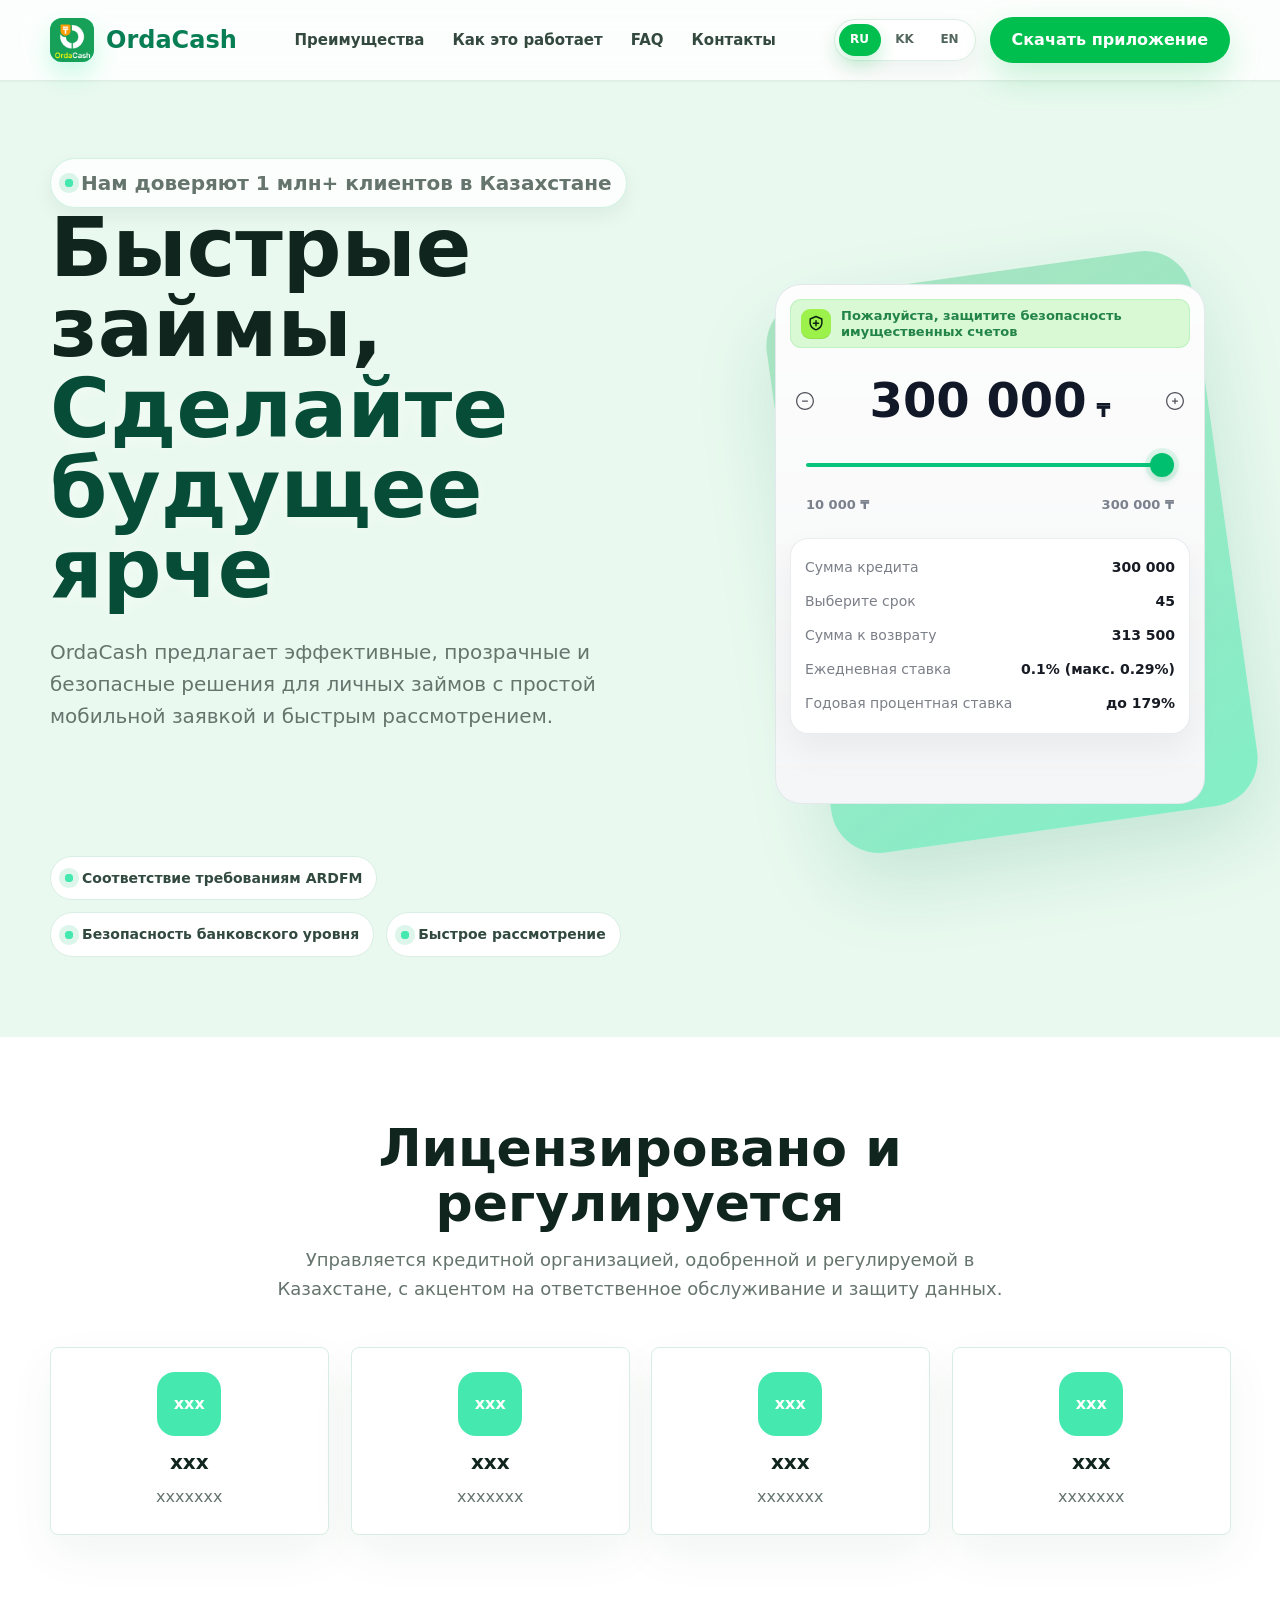
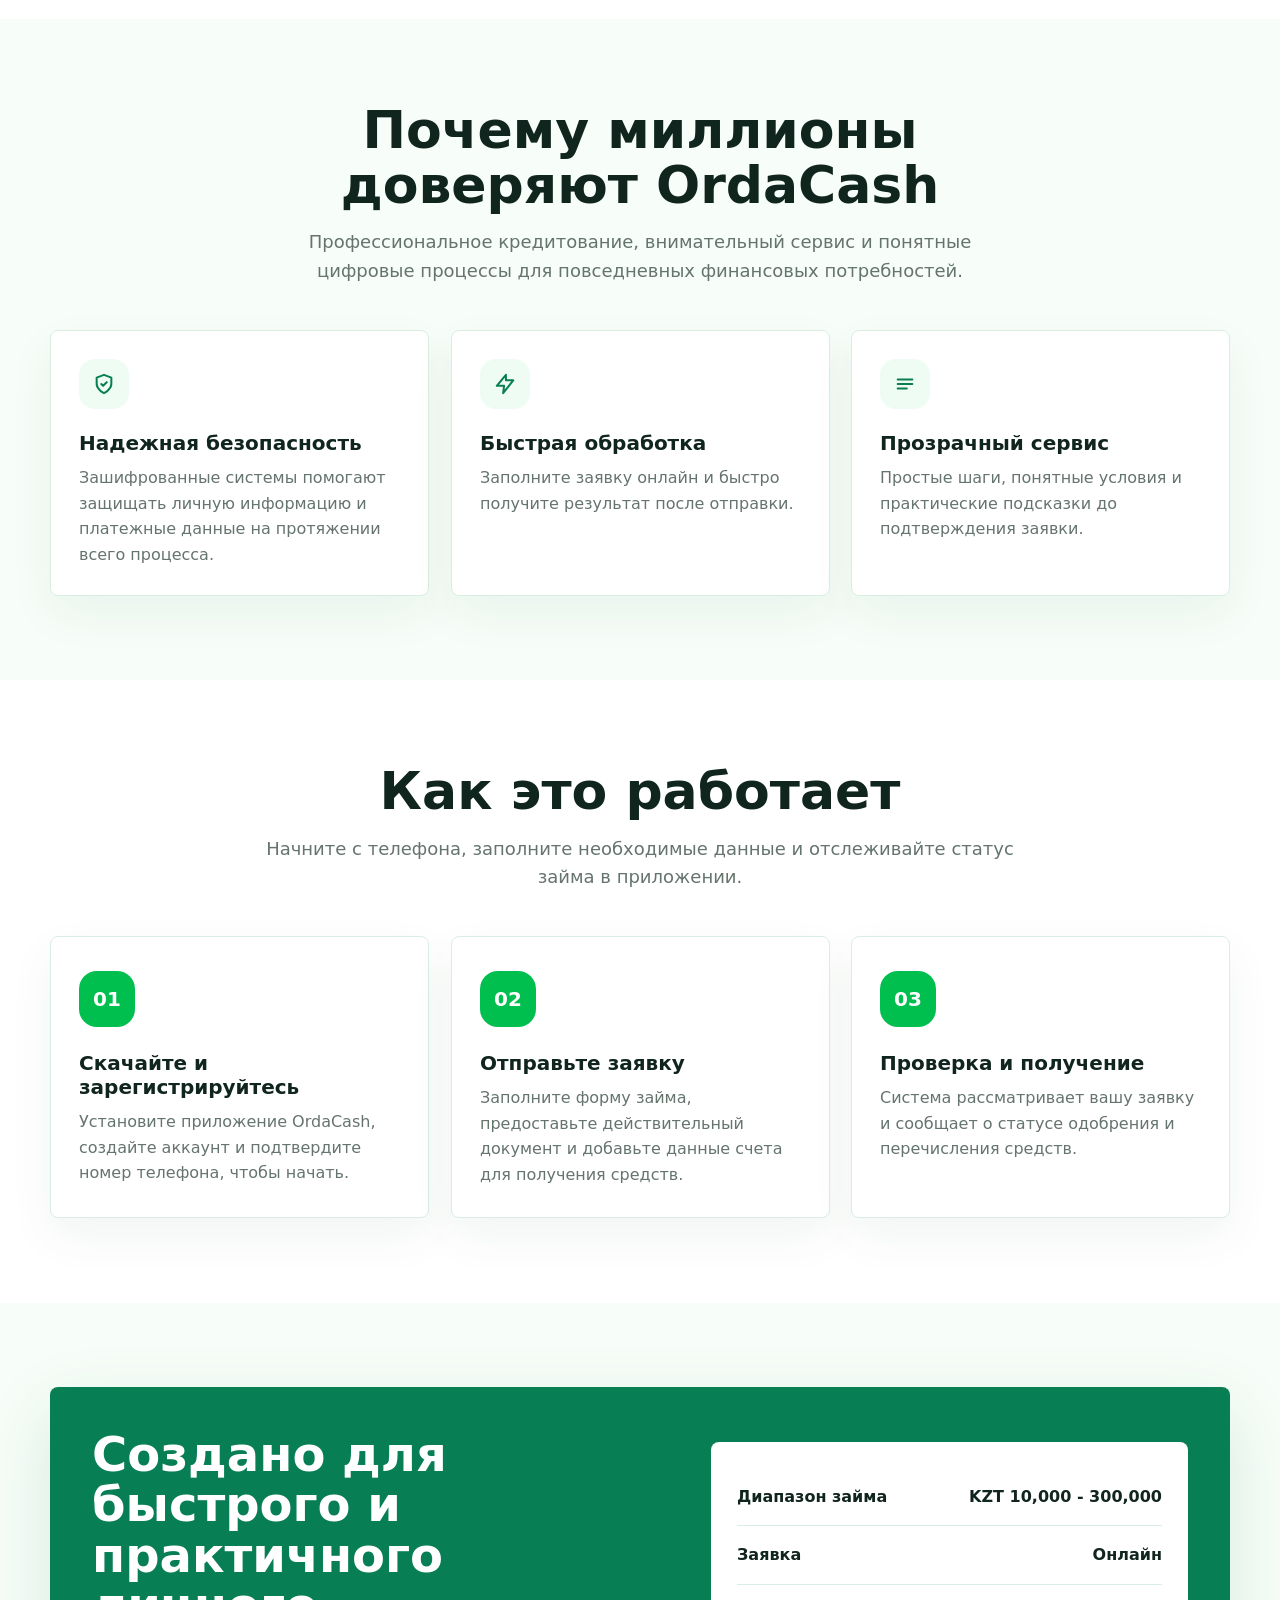
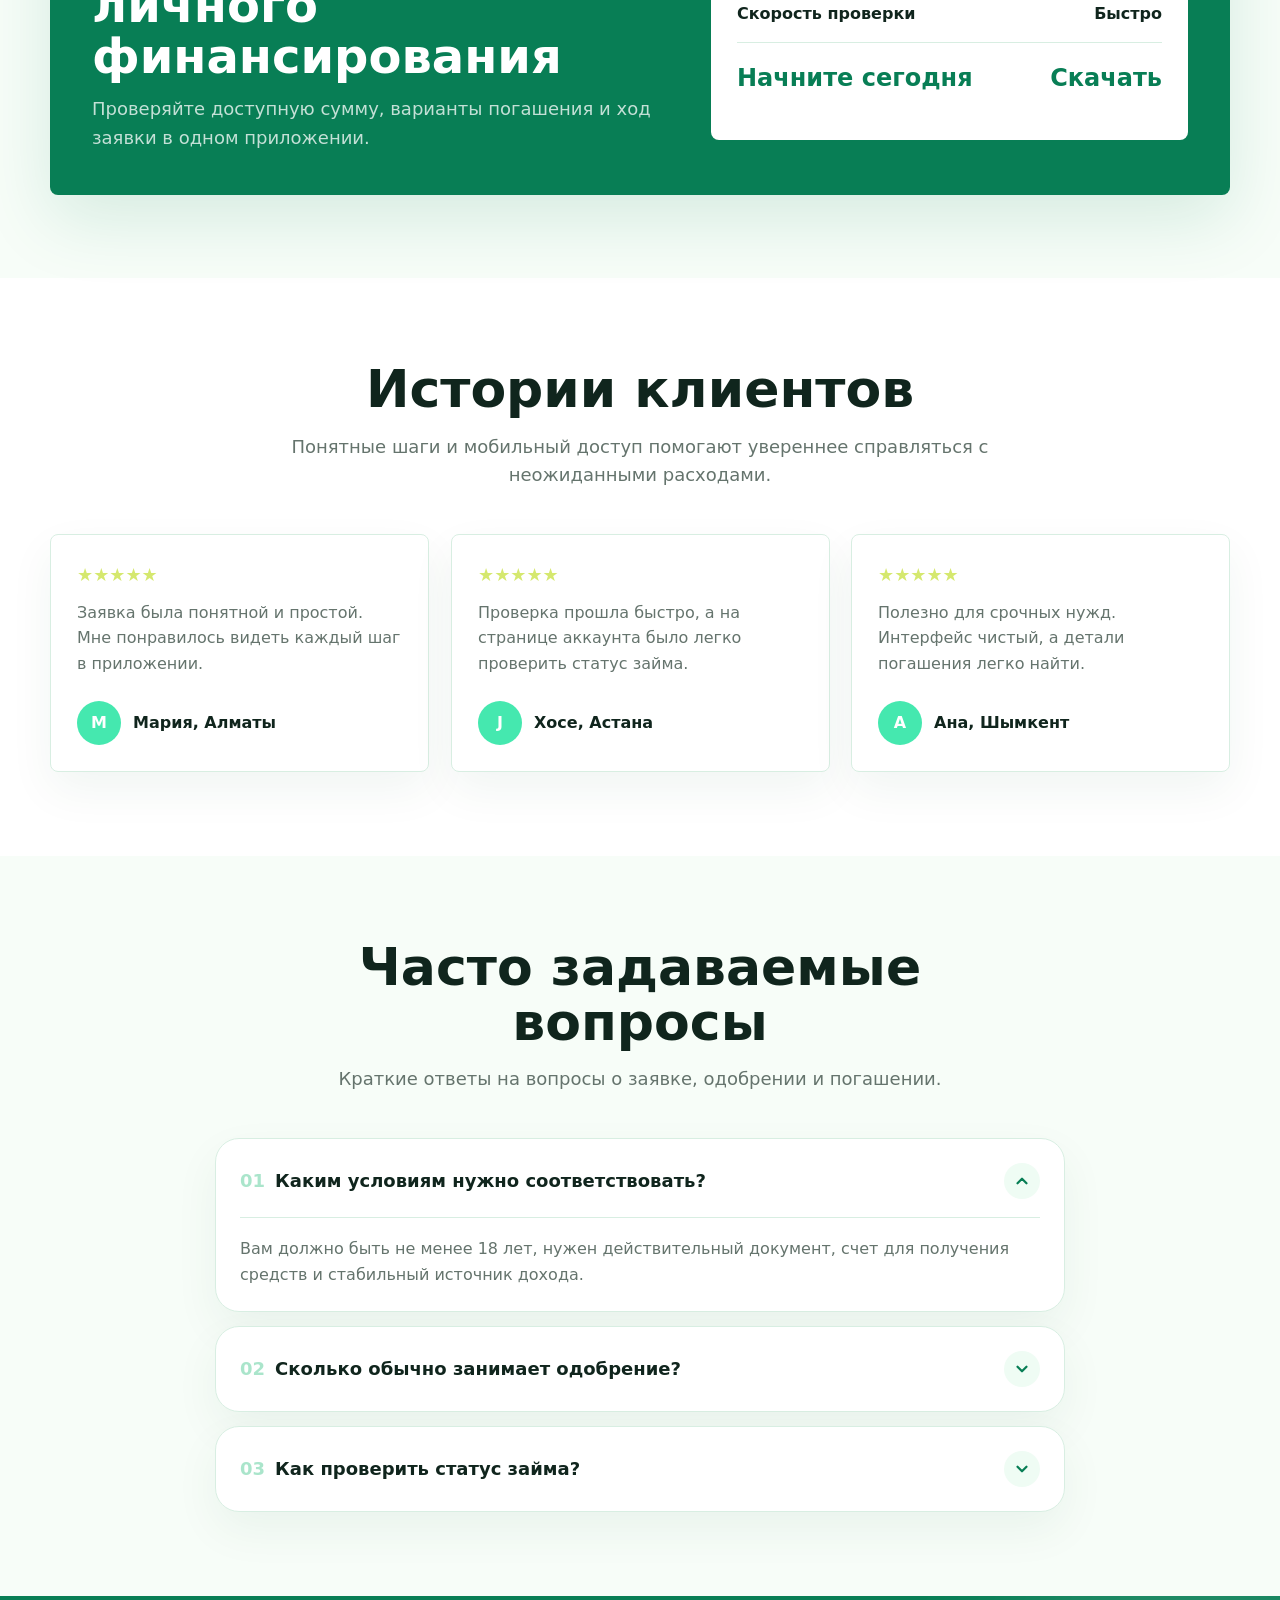
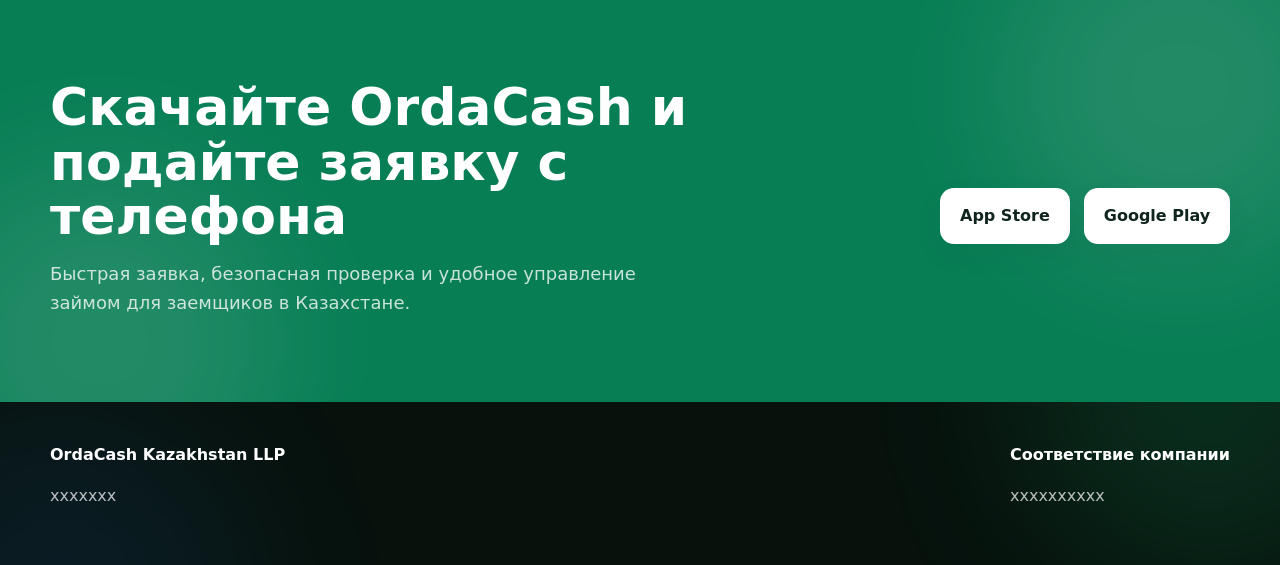
==== commit 30fd85af: "." ====
--- a/index.html
+++ b/index.html
@@ -1 +1 @@
-<!DOCTYPE html><!--sOFOoKq5Gt4PNIt82wBKz--><html lang="ru"><head><meta charSet="utf-8"/><meta name="viewport" content="width=device-width, initial-scale=1"/><link rel="preload" as="image" href="/web/static/images/logo.png"/><link rel="preload" as="image" href="/web/static/svg/loan-reduce.svg"/><link rel="preload" as="image" href="/web/static/svg/loan-add.svg"/><link rel="stylesheet" href="/web/_next/static/css/b0914263630df3b3.css" data-precedence="next"/><link rel="preload" as="script" fetchPriority="low" href="/web/_next/static/chunks/webpack-8c0ba96fe905b3d4.js"/><script src="/web/_next/static/chunks/6fe292aa-e0ec2ab9f0ce6bb7.js" async=""></script><script src="/web/_next/static/chunks/146-fe277c11c2b3eb8b.js" async=""></script><script src="/web/_next/static/chunks/main-app-989e08712490b43b.js" async=""></script><script src="/web/_next/static/chunks/app/(home)/page-4e361579b4d799fe.js" async=""></script><title>OrdaCash Lending - Быстрые онлайн-займы</title><meta name="description" content="OrdaCash предлагает быстрые, прозрачные и безопасные онлайн-займы для заемщиков в Казахстане."/><link rel="icon" href="/web/static/images/favicon.png"/><script src="/web/_next/static/chunks/polyfills-42372ed130431b0a.js" noModule=""></script></head><body><div hidden=""><!--$--><!--/$--></div><header class="topbar"><nav class="shell nav" aria-label="Primary navigation"><a class="brand" href="#top"><span class="brand-mark" aria-hidden="true"><img src="/web/static/images/logo.png" alt=""/></span><span class="brand-name">OrdaCash</span></a><div class="links"><a href="#advantages">Преимущества</a><a href="#how-it-works">Как это работает</a><a href="#faq">FAQ</a><a href="#contact">Контакты</a></div><div class="nav-tools"><div class="language-switch" aria-label="Язык" role="group"><button class="language-option is-active" type="button" aria-pressed="true">RU</button><button class="language-option" type="button" aria-pressed="false">KK</button><button class="language-option" type="button" aria-pressed="false">EN</button></div><a class="nav-cta" href="#download">Скачать приложение</a></div></nav></header><main><section class="hero" id="top"><div class="shell hero-grid"><div><p data-aos="fade-down" style="--aos-delay:0ms" class="eyebrow"><span class="spark" aria-hidden="true"></span>Нам доверяют 1 млн+ клиентов в Казахстане</p><h1 data-aos="fade-up" style="--aos-delay:100ms"><span>Быстрые займы,</span><span class="text-gradient">Сделайте будущее ярче</span></h1><p data-aos="fade-up" style="--aos-delay:200ms">OrdaCash предлагает эффективные, прозрачные и безопасные решения для личных займов с простой мобильной заявкой и быстрым рассмотрением.</p><div data-aos="fade-up" style="--aos-delay:300ms" class="hero-actions" id="download"><a class="store" href="https://www.apple.com/app-store/" rel="noreferrer" target="_blank"><svg viewBox="0 0 24 24" aria-hidden="true"><path d="M12 3v12"></path><path d="m7 10 5 5 5-5"></path><path d="M5 21h14"></path></svg><strong><span>Загрузить в</span><span>App Store</span></strong></a><a class="store light" href="https://play.google.com/store" rel="noreferrer" target="_blank"><svg viewBox="0 0 24 24" aria-hidden="true"><path d="m5 3 14 9-14 9V3z"></path></svg><strong><span>Доступно в</span><span>Google Play</span></strong></a></div><div data-aos="fade-up" style="--aos-delay:400ms" class="trust-row" aria-label="Trust signals"><span class="trust-pill"><span class="spark" aria-hidden="true"></span>Соответствие требованиям ARDFM</span><span class="trust-pill"><span class="spark" aria-hidden="true"></span>Безопасность банковского уровня</span><span class="trust-pill"><span class="spark" aria-hidden="true"></span>Быстрое рассмотрение</span></div></div><div data-aos="fade-left" style="--aos-delay:300ms" class="phone-wrap" aria-label="Mobile app preview"><div class="loan-preview" aria-label="Предпросмотр суммы кредита"><div class="loan-notice"><span class="loan-notice-icon" aria-hidden="true"><svg viewBox="0 0 24 24"><path d="M12 3 5 6v5c0 5 7 8 7 8s7-3 7-8V6l-7-3z"></path><path d="M12 8v6"></path><path d="M9 11h6"></path></svg></span><span>Пожалуйста, защитите безопасность имущественных счетов</span></div><div class="amount-control"><button class="amount-step" type="button" aria-label="Уменьшить сумму кредита"><img src="/web/static/svg/loan-reduce.svg" alt="" aria-hidden="true"/></button><div class="amount-value"><strong>300,000</strong><span>₸</span></div><button class="amount-step" type="button" aria-label="Увеличить сумму кредита"><img src="/web/static/svg/loan-add.svg" alt="" aria-hidden="true"/></button></div><div class="amount-slider"><input type="range" min="10000" max="300000" step="1000" aria-label="Сумма кредита" style="--slider-progress:100%" value="300000"/><div class="amount-limits" aria-hidden="true"><span>10,000<!-- --> <!-- -->₸</span><span>300,000<!-- --> <!-- -->₸</span></div></div><div class="loan-detail-card"><div class="loan-detail-row compact"><span>Сумма кредита</span><strong>300,000</strong></div><div class="loan-detail-row compact"><span>Выберите срок</span><strong>45</strong></div><div class="loan-detail-row compact"><span>Сумма к возврату</span><strong>313,500</strong></div><div class="loan-detail-row compact"><span>Ежедневная ставка</span><strong>0.1% (макс. 0.29%)</strong></div><div class="loan-detail-row compact"><span>Годовая процентная ставка</span><strong>до 179%</strong></div></div></div></div></div></section><section class="section"><div class="shell"><div data-aos="fade-up" style="--aos-delay:0ms" class="section-head"><h2>Лицензировано и регулируется</h2><p>Управляется кредитной организацией, одобренной и регулируемой в Казахстане, с акцентом на ответственное обслуживание и защиту данных.</p></div><div class="regulators"><article data-aos="zoom-in" style="--aos-delay:0ms" class="reg-card"><div class="seal">xxx</div><h3>xxx</h3><p>xxxxxxx</p></article><article data-aos="zoom-in" style="--aos-delay:100ms" class="reg-card"><div class="seal">xxx</div><h3>xxx</h3><p>xxxxxxx</p></article><article data-aos="zoom-in" style="--aos-delay:200ms" class="reg-card"><div class="seal">xxx</div><h3>xxx</h3><p>xxxxxxx</p></article><article data-aos="zoom-in" style="--aos-delay:300ms" class="reg-card"><div class="seal">xxx</div><h3>xxx</h3><p>xxxxxxx</p></article></div></div></section><section class="section alt" id="advantages"><div class="shell"><div data-aos="fade-up" style="--aos-delay:0ms" class="section-head"><h2>Почему миллионы доверяют OrdaCash</h2><p>Профессиональное кредитование, внимательный сервис и понятные цифровые процессы для повседневных финансовых потребностей.</p></div><div class="feature-grid"><article data-aos="fade-up" style="--aos-delay:0ms" class="feature-card"><div class="small-icon"><svg viewBox="0 0 24 24" aria-hidden="true"><path d="M12 22s8-4 8-10V5l-8-3-8 3v7c0 6 8 10 8 10z"></path><path d="m9 12 2 2 4-4"></path></svg></div><h3>Надежная безопасность</h3><p>Зашифрованные системы помогают защищать личную информацию и платежные данные на протяжении всего процесса.</p></article><article data-aos="fade-up" style="--aos-delay:100ms" class="feature-card"><div class="small-icon"><svg viewBox="0 0 24 24" aria-hidden="true"><path d="M13 2 3 14h8l-1 8 11-14h-8l0-6z"></path></svg></div><h3>Быстрая обработка</h3><p>Заполните заявку онлайн и быстро получите результат после отправки.</p></article><article data-aos="fade-up" style="--aos-delay:200ms" class="feature-card"><div class="small-icon"><svg viewBox="0 0 24 24" aria-hidden="true"><path d="M4 7h16"></path><path d="M4 12h16"></path><path d="M4 17h10"></path></svg></div><h3>Прозрачный сервис</h3><p>Простые шаги, понятные условия и практические подсказки до подтверждения заявки.</p></article></div></div></section><section class="section" id="how-it-works"><div class="shell"><div data-aos="fade-up" style="--aos-delay:0ms" class="section-head"><h2>Как это работает</h2><p>Начните с телефона, заполните необходимые данные и отслеживайте статус займа в приложении.</p></div><div class="steps"><article data-aos="fade-up" style="--aos-delay:0ms" class="step-card"><div class="step-number">01</div><h3>Скачайте и зарегистрируйтесь</h3><p>Установите приложение OrdaCash, создайте аккаунт и подтвердите номер телефона, чтобы начать.</p></article><article data-aos="fade-up" style="--aos-delay:100ms" class="step-card"><div class="step-number">02</div><h3>Отправьте заявку</h3><p>Заполните форму займа, предоставьте действительный документ и добавьте данные счета для получения средств.</p></article><article data-aos="fade-up" style="--aos-delay:200ms" class="step-card"><div class="step-number">03</div><h3>Проверка и получение</h3><p>Система рассматривает вашу заявку и сообщает о статусе одобрения и перечисления средств.</p></article></div></div></section><section class="section alt"><div data-aos="fade-up" style="--aos-delay:0ms" class="shell loan-strip"><div><h2>Создано для быстрого и практичного личного финансирования</h2><p>Проверяйте доступную сумму, варианты погашения и ход заявки в одном приложении.</p></div><div class="calculator" aria-label="Loan example"><div class="calc-row"><span>Диапазон займа</span><span>KZT 10,000 - 300,000</span></div><div class="calc-row"><span>Заявка</span><span>Онлайн</span></div><div class="calc-row"><span>Скорость проверки</span><span>Быстро</span></div><div class="calc-row"><span>Начните сегодня</span><span>Скачать</span></div></div></div></section><section class="section"><div class="shell"><div data-aos="fade-up" style="--aos-delay:0ms" class="section-head"><h2>Истории клиентов</h2><p>Понятные шаги и мобильный доступ помогают увереннее справляться с неожиданными расходами.</p></div><div class="quote-grid"><article data-aos="fade-up" style="--aos-delay:0ms" class="quote"><div class="stars">★★★★★</div><p>Заявка была понятной и простой. Мне понравилось видеть каждый шаг в приложении.</p><div class="person"><span class="person-img">M</span><span>Мария, Алматы</span></div></article><article data-aos="fade-up" style="--aos-delay:100ms" class="quote"><div class="stars">★★★★★</div><p>Проверка прошла быстро, а на странице аккаунта было легко проверить статус займа.</p><div class="person"><span class="person-img">J</span><span>Хосе, Астана</span></div></article><article data-aos="fade-up" style="--aos-delay:200ms" class="quote"><div class="stars">★★★★★</div><p>Полезно для срочных нужд. Интерфейс чистый, а детали погашения легко найти.</p><div class="person"><span class="person-img">A</span><span>Ана, Шымкент</span></div></article></div></div></section><section class="section alt" id="faq"><div class="shell"><div data-aos="fade-up" style="--aos-delay:0ms" class="section-head"><h2>Часто задаваемые вопросы</h2><p>Краткие ответы на вопросы о заявке, одобрении и погашении.</p></div><div class="faq"><div data-aos="fade-up" style="--aos-delay:0ms" class="faq-item"><div class="faq-panel is-open"><button class="faq-trigger" type="button" aria-controls="_R_ctlfivb_" aria-expanded="true"><h3><span class="faq-index">01</span><span>Каким условиям нужно соответствовать?</span></h3><span class="faq-arrow" aria-hidden="true"><svg viewBox="0 0 24 24" aria-hidden="true"><path d="m6 9 6 6 6-6"></path></svg></span></button><div class="faq-answer" id="_R_ctlfivb_"><div class="faq-answer-inner"><p>Вам должно быть не менее 18 лет, нужен действительный документ, счет для получения средств и стабильный источник дохода.</p></div></div></div></div><div data-aos="fade-up" style="--aos-delay:100ms" class="faq-item"><div class="faq-panel"><button class="faq-trigger" type="button" aria-controls="_R_ktlfivb_" aria-expanded="false"><h3><span class="faq-index">02</span><span>Сколько обычно занимает одобрение?</span></h3><span class="faq-arrow" aria-hidden="true"><svg viewBox="0 0 24 24" aria-hidden="true"><path d="m6 9 6 6 6-6"></path></svg></span></button><div class="faq-answer" id="_R_ktlfivb_"><div class="faq-answer-inner"><p>Многие заявки могут быть рассмотрены быстро после отправки. Дополнительная проверка может занять больше времени.</p></div></div></div></div><div data-aos="fade-up" style="--aos-delay:200ms" class="faq-item"><div class="faq-panel"><button class="faq-trigger" type="button" aria-controls="_R_stlfivb_" aria-expanded="false"><h3><span class="faq-index">03</span><span>Как проверить статус займа?</span></h3><span class="faq-arrow" aria-hidden="true"><svg viewBox="0 0 24 24" aria-hidden="true"><path d="m6 9 6 6 6-6"></path></svg></span></button><div class="faq-answer" id="_R_stlfivb_"><div class="faq-answer-inner"><p>Войдите в приложение и проверьте страницу аккаунта или погашения, чтобы увидеть актуальную информацию по заявке.</p></div></div></div></div></div></div></section><section class="download" id="contact"><div class="shell download-grid"><div><h2 data-aos="fade-up" style="--aos-delay:0ms">Скачайте OrdaCash и подайте заявку с телефона</h2><p data-aos="fade-up" style="--aos-delay:100ms">Быстрая заявка, безопасная проверка и удобное управление займом для заемщиков в Казахстане.</p></div><div data-aos="fade-up" style="--aos-delay:200ms" class="hero-actions"><a class="store light" href="https://www.apple.com/app-store/" rel="noreferrer" target="_blank">App Store</a><a class="store light" href="https://play.google.com/store" rel="noreferrer" target="_blank">Google Play</a></div></div></section></main><footer class="footer"><div class="shell footer-grid"><div><strong>OrdaCash Kazakhstan LLP</strong><p>xxxxxxx</p></div><div><strong>Соответствие компании</strong><p>xxxxxxxxxx</p></div></div></footer><!--$--><!--/$--><script src="/web/_next/static/chunks/webpack-8c0ba96fe905b3d4.js" id="_R_" async=""></script><script>(self.__next_f=self.__next_f||[]).push([0])</script><script>self.__next_f.push([1,"1:\"$Sreact.fragment\"\n2:I[6957,[],\"\"]\n3:I[7369,[],\"\"]\n5:I[1968,[],\"OutletBoundary\"]\n7:I[3705,[],\"AsyncMetadataOutlet\"]\n9:I[1968,[],\"ViewportBoundary\"]\nb:I[1968,[],\"MetadataBoundary\"]\nc:\"$Sreact.suspense\"\ne:I[6287,[],\"\"]\n:HL[\"/web/_next/static/css/b0914263630df3b3.css\",\"style\"]\n"])</script><script>self.__next_f.push([1,"0:{\"P\":null,\"b\":\"sOFOoKq5Gt4PNIt82wBKz\",\"p\":\"/web\",\"c\":[\"\",\"\"],\"i\":false,\"f\":[[[\"\",{\"children\":[\"(home)\",{\"children\":[\"__PAGE__\",{}]}]},\"$undefined\",\"$undefined\",true],[\"\",[\"$\",\"$1\",\"c\",{\"children\":[[[\"$\",\"link\",\"0\",{\"rel\":\"stylesheet\",\"href\":\"/web/_next/static/css/b0914263630df3b3.css\",\"precedence\":\"next\",\"crossOrigin\":\"$undefined\",\"nonce\":\"$undefined\"}]],[\"$\",\"html\",null,{\"lang\":\"ru\",\"children\":[\"$\",\"body\",null,{\"children\":[\"$\",\"$L2\",null,{\"parallelRouterKey\":\"children\",\"error\":\"$undefined\",\"errorStyles\":\"$undefined\",\"errorScripts\":\"$undefined\",\"template\":[\"$\",\"$L3\",null,{}],\"templateStyles\":\"$undefined\",\"templateScripts\":\"$undefined\",\"notFound\":[[[\"$\",\"title\",null,{\"children\":\"404: This page could not be found.\"}],[\"$\",\"div\",null,{\"style\":{\"fontFamily\":\"system-ui,\\\"Segoe UI\\\",Roboto,Helvetica,Arial,sans-serif,\\\"Apple Color Emoji\\\",\\\"Segoe UI Emoji\\\"\",\"height\":\"100vh\",\"textAlign\":\"center\",\"display\":\"flex\",\"flexDirection\":\"column\",\"alignItems\":\"center\",\"justifyContent\":\"center\"},\"children\":[\"$\",\"div\",null,{\"children\":[[\"$\",\"style\",null,{\"dangerouslySetInnerHTML\":{\"__html\":\"body{color:#000;background:#fff;margin:0}.next-error-h1{border-right:1px solid rgba(0,0,0,.3)}@media (prefers-color-scheme:dark){body{color:#fff;background:#000}.next-error-h1{border-right:1px solid rgba(255,255,255,.3)}}\"}}],[\"$\",\"h1\",null,{\"className\":\"next-error-h1\",\"style\":{\"display\":\"inline-block\",\"margin\":\"0 20px 0 0\",\"padding\":\"0 23px 0 0\",\"fontSize\":24,\"fontWeight\":500,\"verticalAlign\":\"top\",\"lineHeight\":\"49px\"},\"children\":404}],[\"$\",\"div\",null,{\"style\":{\"display\":\"inline-block\"},\"children\":[\"$\",\"h2\",null,{\"style\":{\"fontSize\":14,\"fontWeight\":400,\"lineHeight\":\"49px\",\"margin\":0},\"children\":\"This page could not be found.\"}]}]]}]}]],[]],\"forbidden\":\"$undefined\",\"unauthorized\":\"$undefined\"}]}]}]]}],{\"children\":[\"(home)\",[\"$\",\"$1\",\"c\",{\"children\":[null,[\"$\",\"$L2\",null,{\"parallelRouterKey\":\"children\",\"error\":\"$undefined\",\"errorStyles\":\"$undefined\",\"errorScripts\":\"$undefined\",\"template\":[\"$\",\"$L3\",null,{}],\"templateStyles\":\"$undefined\",\"templateScripts\":\"$undefined\",\"notFound\":[[[\"$\",\"title\",null,{\"children\":\"404: This page could not be found.\"}],[\"$\",\"div\",null,{\"style\":\"$0:f:0:1:1:props:children:1:props:children:props:children:props:notFound:0:1:props:style\",\"children\":[\"$\",\"div\",null,{\"children\":[[\"$\",\"style\",null,{\"dangerouslySetInnerHTML\":{\"__html\":\"body{color:#000;background:#fff;margin:0}.next-error-h1{border-right:1px solid rgba(0,0,0,.3)}@media (prefers-color-scheme:dark){body{color:#fff;background:#000}.next-error-h1{border-right:1px solid rgba(255,255,255,.3)}}\"}}],[\"$\",\"h1\",null,{\"className\":\"next-error-h1\",\"style\":\"$0:f:0:1:1:props:children:1:props:children:props:children:props:notFound:0:1:props:children:props:children:1:props:style\",\"children\":404}],[\"$\",\"div\",null,{\"style\":\"$0:f:0:1:1:props:children:1:props:children:props:children:props:notFound:0:1:props:children:props:children:2:props:style\",\"children\":[\"$\",\"h2\",null,{\"style\":\"$0:f:0:1:1:props:children:1:props:children:props:children:props:notFound:0:1:props:children:props:children:2:props:children:props:style\",\"children\":\"This page could not be found.\"}]}]]}]}]],[]],\"forbidden\":\"$undefined\",\"unauthorized\":\"$undefined\"}]]}],{\"children\":[\"__PAGE__\",[\"$\",\"$1\",\"c\",{\"children\":[\"$L4\",null,[\"$\",\"$L5\",null,{\"children\":[\"$L6\",[\"$\",\"$L7\",null,{\"promise\":\"$@8\"}]]}]]}],{},null,false]},null,false]},null,false],[\"$\",\"$1\",\"h\",{\"children\":[null,[[\"$\",\"$L9\",null,{\"children\":\"$La\"}],null],[\"$\",\"$Lb\",null,{\"children\":[\"$\",\"div\",null,{\"hidden\":true,\"children\":[\"$\",\"$c\",null,{\"fallback\":null,\"children\":\"$Ld\"}]}]}]]}],false]],\"m\":\"$undefined\",\"G\":[\"$e\",[]],\"s\":false,\"S\":true}\n"])</script><script>self.__next_f.push([1,"a:[[\"$\",\"meta\",\"0\",{\"charSet\":\"utf-8\"}],[\"$\",\"meta\",\"1\",{\"name\":\"viewport\",\"content\":\"width=device-width, initial-scale=1\"}]]\n6:null\n"])</script><script>self.__next_f.push([1,"f:I[1987,[\"813\",\"static/chunks/app/(home)/page-4e361579b4d799fe.js\"],\"default\"]\n"])</script><script>self.__next_f.push([1,"4:[\"$\",\"$Lf\",null,{\"initialLanguage\":\"ru\",\"initialMessages\":{\"meta.title\":\"OrdaCash Lending - Быстрые онлайн-займы\",\"meta.description\":\"OrdaCash предлагает быстрые, прозрачные и безопасные онлайн-займы для заемщиков в Казахстане.\",\"nav.language\":\"Язык\",\"nav.advantages\":\"Преимущества\",\"nav.howItWorks\":\"Как это работает\",\"nav.faq\":\"FAQ\",\"nav.contact\":\"Контакты\",\"nav.download\":\"Скачать приложение\",\"hero.eyebrow\":\"Нам доверяют 1 млн+ клиентов в Казахстане\",\"hero.titleLine1\":\"Быстрые займы,\",\"hero.titleLine2\":\"Сделайте будущее ярче\",\"hero.description\":\"OrdaCash предлагает эффективные, прозрачные и безопасные решения для личных займов с простой мобильной заявкой и быстрым рассмотрением.\",\"hero.floatOne\":\"Простая заявка за 5 минут\",\"hero.floatTwo\":\"Безопасное онлайн-одобрение\",\"hero.imageAlt\":\"Главная страница приложения OrdaCash\",\"loanPreview.ariaLabel\":\"Предпросмотр суммы кредита\",\"loanPreview.notice\":\"Пожалуйста, защитите безопасность имущественных счетов\",\"loanPreview.decrease\":\"Уменьшить сумму кредита\",\"loanPreview.increase\":\"Увеличить сумму кредита\",\"loanPreview.amountAria\":\"Сумма кредита\",\"loanPreview.currency\":\"₸\",\"loanPreview.amount\":\"Сумма кредита\",\"loanPreview.term\":\"Выберите срок\",\"loanPreview.termValue\":\"45\",\"loanPreview.returnAmount\":\"Сумма к возврату\",\"loanPreview.dailyRate\":\"Ежедневная ставка\",\"loanPreview.dailyRateValue\":\"0.1% (макс. 0.29%)\",\"loanPreview.annualRate\":\"Годовая процентная ставка\",\"loanPreview.annualRateValue\":\"до 179%\",\"store.appStoreKicker\":\"Загрузить в\",\"store.appStore\":\"App Store\",\"store.googlePlayKicker\":\"Доступно в\",\"store.googlePlay\":\"Google Play\",\"trust.sec\":\"Соответствие требованиям ARDFM\",\"trust.security\":\"Безопасность банковского уровня\",\"trust.review\":\"Быстрое рассмотрение\",\"regulation.title\":\"Лицензировано и регулируется\",\"regulation.description\":\"Управляется кредитной организацией, одобренной и регулируемой в Казахстане, с акцентом на ответственное обслуживание и защиту данных.\",\"regulation.secText\":\"Соответствие требованиям финансового рынка Казахстана.\",\"regulation.npcText\":\"Практики платежей и денежных операций с учетом стандартов НБК.\",\"regulation.amlText\":\"Проверка транзакций и меры против финансовых правонарушений.\",\"regulation.cicText\":\"Поддержка кредитной истории и ответственная отчетность.\",\"advantages.title\":\"Почему миллионы доверяют OrdaCash\",\"advantages.description\":\"Профессиональное кредитование, внимательный сервис и понятные цифровые процессы для повседневных финансовых потребностей.\",\"advantages.securityTitle\":\"Надежная безопасность\",\"advantages.securityText\":\"Зашифрованные системы помогают защищать личную информацию и платежные данные на протяжении всего процесса.\",\"advantages.speedTitle\":\"Быстрая обработка\",\"advantages.speedText\":\"Заполните заявку онлайн и быстро получите результат после отправки.\",\"advantages.transparentTitle\":\"Прозрачный сервис\",\"advantages.transparentText\":\"Простые шаги, понятные условия и практические подсказки до подтверждения заявки.\",\"steps.title\":\"Как это работает\",\"steps.description\":\"Начните с телефона, заполните необходимые данные и отслеживайте статус займа в приложении.\",\"steps.oneTitle\":\"Скачайте и зарегистрируйтесь\",\"steps.oneText\":\"Установите приложение OrdaCash, создайте аккаунт и подтвердите номер телефона, чтобы начать.\",\"steps.twoTitle\":\"Отправьте заявку\",\"steps.twoText\":\"Заполните форму займа, предоставьте действительный документ и добавьте данные счета для получения средств.\",\"steps.threeTitle\":\"Проверка и получение\",\"steps.threeText\":\"Система рассматривает вашу заявку и сообщает о статусе одобрения и перечисления средств.\",\"loanStrip.title\":\"Создано для быстрого и практичного личного финансирования\",\"loanStrip.description\":\"Проверяйте доступную сумму, варианты погашения и ход заявки в одном приложении.\",\"calculator.loanRange\":\"Диапазон займа\",\"calculator.loanRangeValue\":\"KZT 10,000 - 300,000\",\"calculator.application\":\"Заявка\",\"calculator.online\":\"Онлайн\",\"calculator.reviewSpeed\":\"Скорость проверки\",\"calculator.fast\":\"Быстро\",\"calculator.startToday\":\"Начните сегодня\",\"calculator.download\":\"Скачать\",\"stories.title\":\"Истории клиентов\",\"stories.description\":\"Понятные шаги и мобильный доступ помогают увереннее справляться с неожиданными расходами.\",\"stories.mariaText\":\"Заявка была понятной и простой. Мне понравилось видеть каждый шаг в приложении.\",\"stories.mariaName\":\"Мария, Алматы\",\"stories.joseText\":\"Проверка прошла быстро, а на странице аккаунта было легко проверить статус займа.\",\"stories.joseName\":\"Хосе, Астана\",\"stories.anaText\":\"Полезно для срочных нужд. Интерфейс чистый, а детали погашения легко найти.\",\"stories.anaName\":\"Ана, Шымкент\",\"faq.title\":\"Часто задаваемые вопросы\",\"faq.description\":\"Краткие ответы на вопросы о заявке, одобрении и погашении.\",\"faq.q1\":\"Каким условиям нужно соответствовать?\",\"faq.a1\":\"Вам должно быть не менее 18 лет, нужен действительный документ, счет для получения средств и стабильный источник дохода.\",\"faq.q2\":\"Сколько обычно занимает одобрение?\",\"faq.a2\":\"Многие заявки могут быть рассмотрены быстро после отправки. Дополнительная проверка может занять больше времени.\",\"faq.q3\":\"Как проверить статус займа?\",\"faq.a3\":\"Войдите в приложение и проверьте страницу аккаунта или погашения, чтобы увидеть актуальную информацию по заявке.\",\"download.title\":\"Скачайте OrdaCash и подайте заявку с телефона\",\"download.description\":\"Быстрая заявка, безопасная проверка и удобное управление займом для заемщиков в Казахстане.\",\"footer.company\":\"OrdaCash Kazakhstan LLP\",\"footer.address\":\"xxxxxxx\",\"footer.complianceTitle\":\"Соответствие компании\",\"footer.complianceText\":\"xxxxxxxxxx\"}}]\n"])</script><script>self.__next_f.push([1,"10:I[2121,[],\"IconMark\"]\n8:{\"metadata\":[[\"$\",\"title\",\"0\",{\"children\":\"OrdaCash Lending - Быстрые онлайн-займы\"}],[\"$\",\"meta\",\"1\",{\"name\":\"description\",\"content\":\"OrdaCash предлагает быстрые, прозрачные и безопасные онлайн-займы для заемщиков в Казахстане.\"}],[\"$\",\"link\",\"2\",{\"rel\":\"icon\",\"href\":\"/web/static/images/favicon.png\"}],[\"$\",\"$L10\",\"3\",{}]],\"error\":null,\"digest\":\"$undefined\"}\nd:\"$8:metadata\"\n"])</script></body></html>+<!DOCTYPE html><!--yW71IYfxpfmhAe_OEIEMY--><html lang="ru"><head><meta charSet="utf-8"/><meta name="viewport" content="width=device-width, initial-scale=1"/><link rel="preload" as="image" href="/static/images/logo.png"/><link rel="preload" as="image" href="/static/svg/loan-reduce.svg"/><link rel="preload" as="image" href="/static/svg/loan-add.svg"/><link rel="stylesheet" href="/_next/static/css/b0914263630df3b3.css" data-precedence="next"/><link rel="preload" as="script" fetchPriority="low" href="/_next/static/chunks/webpack-fabbafc24e23808c.js"/><script src="/_next/static/chunks/6fe292aa-e0ec2ab9f0ce6bb7.js" async=""></script><script src="/_next/static/chunks/146-f1f38b75e0748e15.js" async=""></script><script src="/_next/static/chunks/main-app-989e08712490b43b.js" async=""></script><script src="/_next/static/chunks/app/(home)/page-8bac78de6a0d2640.js" async=""></script><title>OrdaCash Lending - Быстрые онлайн-займы</title><meta name="description" content="OrdaCash предлагает быстрые, прозрачные и безопасные онлайн-займы для заемщиков в Казахстане."/><link rel="icon" href="/static/images/favicon.png"/><script src="/_next/static/chunks/polyfills-42372ed130431b0a.js" noModule=""></script></head><body><div hidden=""><!--$--><!--/$--></div><header class="topbar"><nav class="shell nav" aria-label="Primary navigation"><a class="brand" href="#top"><span class="brand-mark" aria-hidden="true"><img src="/static/images/logo.png" alt=""/></span><span class="brand-name">OrdaCash</span></a><div class="links"><a href="#advantages">Преимущества</a><a href="#how-it-works">Как это работает</a><a href="#faq">FAQ</a><a href="#contact">Контакты</a></div><div class="nav-tools"><div class="language-switch" aria-label="Язык" role="group"><button class="language-option is-active" type="button" aria-pressed="true">RU</button><button class="language-option" type="button" aria-pressed="false">KK</button><button class="language-option" type="button" aria-pressed="false">EN</button></div><a class="nav-cta" href="#download">Скачать приложение</a></div></nav></header><main><section class="hero" id="top"><div class="shell hero-grid"><div><p data-aos="fade-down" style="--aos-delay:0ms" class="eyebrow"><span class="spark" aria-hidden="true"></span>Нам доверяют 1 млн+ клиентов в Казахстане</p><h1 data-aos="fade-up" style="--aos-delay:100ms"><span>Быстрые займы,</span><span class="text-gradient">Сделайте будущее ярче</span></h1><p data-aos="fade-up" style="--aos-delay:200ms">OrdaCash предлагает эффективные, прозрачные и безопасные решения для личных займов с простой мобильной заявкой и быстрым рассмотрением.</p><div data-aos="fade-up" style="--aos-delay:300ms" class="hero-actions" id="download"><a class="store" href="https://www.apple.com/app-store/" rel="noreferrer" target="_blank"><svg viewBox="0 0 24 24" aria-hidden="true"><path d="M12 3v12"></path><path d="m7 10 5 5 5-5"></path><path d="M5 21h14"></path></svg><strong><span>Загрузить в</span><span>App Store</span></strong></a><a class="store light" href="https://play.google.com/store" rel="noreferrer" target="_blank"><svg viewBox="0 0 24 24" aria-hidden="true"><path d="m5 3 14 9-14 9V3z"></path></svg><strong><span>Доступно в</span><span>Google Play</span></strong></a></div><div data-aos="fade-up" style="--aos-delay:400ms" class="trust-row" aria-label="Trust signals"><span class="trust-pill"><span class="spark" aria-hidden="true"></span>Соответствие требованиям ARDFM</span><span class="trust-pill"><span class="spark" aria-hidden="true"></span>Безопасность банковского уровня</span><span class="trust-pill"><span class="spark" aria-hidden="true"></span>Быстрое рассмотрение</span></div></div><div data-aos="fade-left" style="--aos-delay:300ms" class="phone-wrap" aria-label="Mobile app preview"><div class="loan-preview" aria-label="Предпросмотр суммы кредита"><div class="loan-notice"><span class="loan-notice-icon" aria-hidden="true"><svg viewBox="0 0 24 24"><path d="M12 3 5 6v5c0 5 7 8 7 8s7-3 7-8V6l-7-3z"></path><path d="M12 8v6"></path><path d="M9 11h6"></path></svg></span><span>Пожалуйста, защитите безопасность имущественных счетов</span></div><div class="amount-control"><button class="amount-step" type="button" aria-label="Уменьшить сумму кредита"><img src="/static/svg/loan-reduce.svg" alt="" aria-hidden="true"/></button><div class="amount-value"><strong>300 000</strong><span>₸</span></div><button class="amount-step" type="button" aria-label="Увеличить сумму кредита"><img src="/static/svg/loan-add.svg" alt="" aria-hidden="true"/></button></div><div class="amount-slider"><input type="range" min="10000" max="300000" step="1000" aria-label="Сумма кредита" style="--slider-progress:100%" value="300000"/><div class="amount-limits" aria-hidden="true"><span>10 000<!-- --> <!-- -->₸</span><span>300 000<!-- --> <!-- -->₸</span></div></div><div class="loan-detail-card"><div class="loan-detail-row compact"><span>Сумма кредита</span><strong>300 000</strong></div><div class="loan-detail-row compact"><span>Выберите срок</span><strong>45</strong></div><div class="loan-detail-row compact"><span>Сумма к возврату</span><strong>313 500</strong></div><div class="loan-detail-row compact"><span>Ежедневная ставка</span><strong>0.1% (макс. 0.29%)</strong></div><div class="loan-detail-row compact"><span>Годовая процентная ставка</span><strong>до 179%</strong></div></div></div></div></div></section><section class="section"><div class="shell"><div data-aos="fade-up" style="--aos-delay:0ms" class="section-head"><h2>Лицензировано и регулируется</h2><p>Управляется кредитной организацией, одобренной и регулируемой в Казахстане, с акцентом на ответственное обслуживание и защиту данных.</p></div><div class="regulators"><article data-aos="zoom-in" style="--aos-delay:0ms" class="reg-card"><div class="seal">xxx</div><h3>xxx</h3><p>xxxxxxx</p></article><article data-aos="zoom-in" style="--aos-delay:100ms" class="reg-card"><div class="seal">xxx</div><h3>xxx</h3><p>xxxxxxx</p></article><article data-aos="zoom-in" style="--aos-delay:200ms" class="reg-card"><div class="seal">xxx</div><h3>xxx</h3><p>xxxxxxx</p></article><article data-aos="zoom-in" style="--aos-delay:300ms" class="reg-card"><div class="seal">xxx</div><h3>xxx</h3><p>xxxxxxx</p></article></div></div></section><section class="section alt" id="advantages"><div class="shell"><div data-aos="fade-up" style="--aos-delay:0ms" class="section-head"><h2>Почему миллионы доверяют OrdaCash</h2><p>Профессиональное кредитование, внимательный сервис и понятные цифровые процессы для повседневных финансовых потребностей.</p></div><div class="feature-grid"><article data-aos="fade-up" style="--aos-delay:0ms" class="feature-card"><div class="small-icon"><svg viewBox="0 0 24 24" aria-hidden="true"><path d="M12 22s8-4 8-10V5l-8-3-8 3v7c0 6 8 10 8 10z"></path><path d="m9 12 2 2 4-4"></path></svg></div><h3>Надежная безопасность</h3><p>Зашифрованные системы помогают защищать личную информацию и платежные данные на протяжении всего процесса.</p></article><article data-aos="fade-up" style="--aos-delay:100ms" class="feature-card"><div class="small-icon"><svg viewBox="0 0 24 24" aria-hidden="true"><path d="M13 2 3 14h8l-1 8 11-14h-8l0-6z"></path></svg></div><h3>Быстрая обработка</h3><p>Заполните заявку онлайн и быстро получите результат после отправки.</p></article><article data-aos="fade-up" style="--aos-delay:200ms" class="feature-card"><div class="small-icon"><svg viewBox="0 0 24 24" aria-hidden="true"><path d="M4 7h16"></path><path d="M4 12h16"></path><path d="M4 17h10"></path></svg></div><h3>Прозрачный сервис</h3><p>Простые шаги, понятные условия и практические подсказки до подтверждения заявки.</p></article></div></div></section><section class="section" id="how-it-works"><div class="shell"><div data-aos="fade-up" style="--aos-delay:0ms" class="section-head"><h2>Как это работает</h2><p>Начните с телефона, заполните необходимые данные и отслеживайте статус займа в приложении.</p></div><div class="steps"><article data-aos="fade-up" style="--aos-delay:0ms" class="step-card"><div class="step-number">01</div><h3>Скачайте и зарегистрируйтесь</h3><p>Установите приложение OrdaCash, создайте аккаунт и подтвердите номер телефона, чтобы начать.</p></article><article data-aos="fade-up" style="--aos-delay:100ms" class="step-card"><div class="step-number">02</div><h3>Отправьте заявку</h3><p>Заполните форму займа, предоставьте действительный документ и добавьте данные счета для получения средств.</p></article><article data-aos="fade-up" style="--aos-delay:200ms" class="step-card"><div class="step-number">03</div><h3>Проверка и получение</h3><p>Система рассматривает вашу заявку и сообщает о статусе одобрения и перечисления средств.</p></article></div></div></section><section class="section alt"><div data-aos="fade-up" style="--aos-delay:0ms" class="shell loan-strip"><div><h2>Создано для быстрого и практичного личного финансирования</h2><p>Проверяйте доступную сумму, варианты погашения и ход заявки в одном приложении.</p></div><div class="calculator" aria-label="Loan example"><div class="calc-row"><span>Диапазон займа</span><span>KZT 10,000 - 300,000</span></div><div class="calc-row"><span>Заявка</span><span>Онлайн</span></div><div class="calc-row"><span>Скорость проверки</span><span>Быстро</span></div><div class="calc-row"><span>Начните сегодня</span><span>Скачать</span></div></div></div></section><section class="section"><div class="shell"><div data-aos="fade-up" style="--aos-delay:0ms" class="section-head"><h2>Истории клиентов</h2><p>Понятные шаги и мобильный доступ помогают увереннее справляться с неожиданными расходами.</p></div><div class="quote-grid"><article data-aos="fade-up" style="--aos-delay:0ms" class="quote"><div class="stars">★★★★★</div><p>Заявка была понятной и простой. Мне понравилось видеть каждый шаг в приложении.</p><div class="person"><span class="person-img">M</span><span>Мария, Алматы</span></div></article><article data-aos="fade-up" style="--aos-delay:100ms" class="quote"><div class="stars">★★★★★</div><p>Проверка прошла быстро, а на странице аккаунта было легко проверить статус займа.</p><div class="person"><span class="person-img">J</span><span>Хосе, Астана</span></div></article><article data-aos="fade-up" style="--aos-delay:200ms" class="quote"><div class="stars">★★★★★</div><p>Полезно для срочных нужд. Интерфейс чистый, а детали погашения легко найти.</p><div class="person"><span class="person-img">A</span><span>Ана, Шымкент</span></div></article></div></div></section><section class="section alt" id="faq"><div class="shell"><div data-aos="fade-up" style="--aos-delay:0ms" class="section-head"><h2>Часто задаваемые вопросы</h2><p>Краткие ответы на вопросы о заявке, одобрении и погашении.</p></div><div class="faq"><div data-aos="fade-up" style="--aos-delay:0ms" class="faq-item"><div class="faq-panel is-open"><button class="faq-trigger" type="button" aria-controls="_R_ctlfivb_" aria-expanded="true"><h3><span class="faq-index">01</span><span>Каким условиям нужно соответствовать?</span></h3><span class="faq-arrow" aria-hidden="true"><svg viewBox="0 0 24 24" aria-hidden="true"><path d="m6 9 6 6 6-6"></path></svg></span></button><div class="faq-answer" id="_R_ctlfivb_"><div class="faq-answer-inner"><p>Вам должно быть не менее 18 лет, нужен действительный документ, счет для получения средств и стабильный источник дохода.</p></div></div></div></div><div data-aos="fade-up" style="--aos-delay:100ms" class="faq-item"><div class="faq-panel"><button class="faq-trigger" type="button" aria-controls="_R_ktlfivb_" aria-expanded="false"><h3><span class="faq-index">02</span><span>Сколько обычно занимает одобрение?</span></h3><span class="faq-arrow" aria-hidden="true"><svg viewBox="0 0 24 24" aria-hidden="true"><path d="m6 9 6 6 6-6"></path></svg></span></button><div class="faq-answer" id="_R_ktlfivb_"><div class="faq-answer-inner"><p>Многие заявки могут быть рассмотрены быстро после отправки. Дополнительная проверка может занять больше времени.</p></div></div></div></div><div data-aos="fade-up" style="--aos-delay:200ms" class="faq-item"><div class="faq-panel"><button class="faq-trigger" type="button" aria-controls="_R_stlfivb_" aria-expanded="false"><h3><span class="faq-index">03</span><span>Как проверить статус займа?</span></h3><span class="faq-arrow" aria-hidden="true"><svg viewBox="0 0 24 24" aria-hidden="true"><path d="m6 9 6 6 6-6"></path></svg></span></button><div class="faq-answer" id="_R_stlfivb_"><div class="faq-answer-inner"><p>Войдите в приложение и проверьте страницу аккаунта или погашения, чтобы увидеть актуальную информацию по заявке.</p></div></div></div></div></div></div></section><section class="download" id="contact"><div class="shell download-grid"><div><h2 data-aos="fade-up" style="--aos-delay:0ms">Скачайте OrdaCash и подайте заявку с телефона</h2><p data-aos="fade-up" style="--aos-delay:100ms">Быстрая заявка, безопасная проверка и удобное управление займом для заемщиков в Казахстане.</p></div><div data-aos="fade-up" style="--aos-delay:200ms" class="hero-actions"><a class="store light" href="https://www.apple.com/app-store/" rel="noreferrer" target="_blank">App Store</a><a class="store light" href="https://play.google.com/store" rel="noreferrer" target="_blank">Google Play</a></div></div></section></main><footer class="footer"><div class="shell footer-grid"><div><strong>OrdaCash Kazakhstan LLP</strong><p>xxxxxxx</p></div><div><strong>Соответствие компании</strong><p>xxxxxxxxxx</p></div></div></footer><!--$--><!--/$--><script src="/_next/static/chunks/webpack-fabbafc24e23808c.js" id="_R_" async=""></script><script>(self.__next_f=self.__next_f||[]).push([0])</script><script>self.__next_f.push([1,"1:\"$Sreact.fragment\"\n2:I[6957,[],\"\"]\n3:I[7369,[],\"\"]\n5:I[1968,[],\"OutletBoundary\"]\n7:I[3705,[],\"AsyncMetadataOutlet\"]\n9:I[1968,[],\"ViewportBoundary\"]\nb:I[1968,[],\"MetadataBoundary\"]\nc:\"$Sreact.suspense\"\ne:I[6287,[],\"\"]\n:HL[\"/_next/static/css/b0914263630df3b3.css\",\"style\"]\n"])</script><script>self.__next_f.push([1,"0:{\"P\":null,\"b\":\"yW71IYfxpfmhAe_OEIEMY\",\"p\":\"\",\"c\":[\"\",\"\"],\"i\":false,\"f\":[[[\"\",{\"children\":[\"(home)\",{\"children\":[\"__PAGE__\",{}]}]},\"$undefined\",\"$undefined\",true],[\"\",[\"$\",\"$1\",\"c\",{\"children\":[[[\"$\",\"link\",\"0\",{\"rel\":\"stylesheet\",\"href\":\"/_next/static/css/b0914263630df3b3.css\",\"precedence\":\"next\",\"crossOrigin\":\"$undefined\",\"nonce\":\"$undefined\"}]],[\"$\",\"html\",null,{\"lang\":\"ru\",\"children\":[\"$\",\"body\",null,{\"children\":[\"$\",\"$L2\",null,{\"parallelRouterKey\":\"children\",\"error\":\"$undefined\",\"errorStyles\":\"$undefined\",\"errorScripts\":\"$undefined\",\"template\":[\"$\",\"$L3\",null,{}],\"templateStyles\":\"$undefined\",\"templateScripts\":\"$undefined\",\"notFound\":[[[\"$\",\"title\",null,{\"children\":\"404: This page could not be found.\"}],[\"$\",\"div\",null,{\"style\":{\"fontFamily\":\"system-ui,\\\"Segoe UI\\\",Roboto,Helvetica,Arial,sans-serif,\\\"Apple Color Emoji\\\",\\\"Segoe UI Emoji\\\"\",\"height\":\"100vh\",\"textAlign\":\"center\",\"display\":\"flex\",\"flexDirection\":\"column\",\"alignItems\":\"center\",\"justifyContent\":\"center\"},\"children\":[\"$\",\"div\",null,{\"children\":[[\"$\",\"style\",null,{\"dangerouslySetInnerHTML\":{\"__html\":\"body{color:#000;background:#fff;margin:0}.next-error-h1{border-right:1px solid rgba(0,0,0,.3)}@media (prefers-color-scheme:dark){body{color:#fff;background:#000}.next-error-h1{border-right:1px solid rgba(255,255,255,.3)}}\"}}],[\"$\",\"h1\",null,{\"className\":\"next-error-h1\",\"style\":{\"display\":\"inline-block\",\"margin\":\"0 20px 0 0\",\"padding\":\"0 23px 0 0\",\"fontSize\":24,\"fontWeight\":500,\"verticalAlign\":\"top\",\"lineHeight\":\"49px\"},\"children\":404}],[\"$\",\"div\",null,{\"style\":{\"display\":\"inline-block\"},\"children\":[\"$\",\"h2\",null,{\"style\":{\"fontSize\":14,\"fontWeight\":400,\"lineHeight\":\"49px\",\"margin\":0},\"children\":\"This page could not be found.\"}]}]]}]}]],[]],\"forbidden\":\"$undefined\",\"unauthorized\":\"$undefined\"}]}]}]]}],{\"children\":[\"(home)\",[\"$\",\"$1\",\"c\",{\"children\":[null,[\"$\",\"$L2\",null,{\"parallelRouterKey\":\"children\",\"error\":\"$undefined\",\"errorStyles\":\"$undefined\",\"errorScripts\":\"$undefined\",\"template\":[\"$\",\"$L3\",null,{}],\"templateStyles\":\"$undefined\",\"templateScripts\":\"$undefined\",\"notFound\":[[[\"$\",\"title\",null,{\"children\":\"404: This page could not be found.\"}],[\"$\",\"div\",null,{\"style\":\"$0:f:0:1:1:props:children:1:props:children:props:children:props:notFound:0:1:props:style\",\"children\":[\"$\",\"div\",null,{\"children\":[[\"$\",\"style\",null,{\"dangerouslySetInnerHTML\":{\"__html\":\"body{color:#000;background:#fff;margin:0}.next-error-h1{border-right:1px solid rgba(0,0,0,.3)}@media (prefers-color-scheme:dark){body{color:#fff;background:#000}.next-error-h1{border-right:1px solid rgba(255,255,255,.3)}}\"}}],[\"$\",\"h1\",null,{\"className\":\"next-error-h1\",\"style\":\"$0:f:0:1:1:props:children:1:props:children:props:children:props:notFound:0:1:props:children:props:children:1:props:style\",\"children\":404}],[\"$\",\"div\",null,{\"style\":\"$0:f:0:1:1:props:children:1:props:children:props:children:props:notFound:0:1:props:children:props:children:2:props:style\",\"children\":[\"$\",\"h2\",null,{\"style\":\"$0:f:0:1:1:props:children:1:props:children:props:children:props:notFound:0:1:props:children:props:children:2:props:children:props:style\",\"children\":\"This page could not be found.\"}]}]]}]}]],[]],\"forbidden\":\"$undefined\",\"unauthorized\":\"$undefined\"}]]}],{\"children\":[\"__PAGE__\",[\"$\",\"$1\",\"c\",{\"children\":[\"$L4\",null,[\"$\",\"$L5\",null,{\"children\":[\"$L6\",[\"$\",\"$L7\",null,{\"promise\":\"$@8\"}]]}]]}],{},null,false]},null,false]},null,false],[\"$\",\"$1\",\"h\",{\"children\":[null,[[\"$\",\"$L9\",null,{\"children\":\"$La\"}],null],[\"$\",\"$Lb\",null,{\"children\":[\"$\",\"div\",null,{\"hidden\":true,\"children\":[\"$\",\"$c\",null,{\"fallback\":null,\"children\":\"$Ld\"}]}]}]]}],false]],\"m\":\"$undefined\",\"G\":[\"$e\",[]],\"s\":false,\"S\":true}\n"])</script><script>self.__next_f.push([1,"a:[[\"$\",\"meta\",\"0\",{\"charSet\":\"utf-8\"}],[\"$\",\"meta\",\"1\",{\"name\":\"viewport\",\"content\":\"width=device-width, initial-scale=1\"}]]\n6:null\n"])</script><script>self.__next_f.push([1,"f:I[1987,[\"813\",\"static/chunks/app/(home)/page-8bac78de6a0d2640.js\"],\"default\"]\n"])</script><script>self.__next_f.push([1,"4:[\"$\",\"$Lf\",null,{\"initialLanguage\":\"ru\",\"initialMessages\":{\"meta.title\":\"OrdaCash Lending - Быстрые онлайн-займы\",\"meta.description\":\"OrdaCash предлагает быстрые, прозрачные и безопасные онлайн-займы для заемщиков в Казахстане.\",\"nav.language\":\"Язык\",\"nav.advantages\":\"Преимущества\",\"nav.howItWorks\":\"Как это работает\",\"nav.faq\":\"FAQ\",\"nav.contact\":\"Контакты\",\"nav.download\":\"Скачать приложение\",\"hero.eyebrow\":\"Нам доверяют 1 млн+ клиентов в Казахстане\",\"hero.titleLine1\":\"Быстрые займы,\",\"hero.titleLine2\":\"Сделайте будущее ярче\",\"hero.description\":\"OrdaCash предлагает эффективные, прозрачные и безопасные решения для личных займов с простой мобильной заявкой и быстрым рассмотрением.\",\"hero.floatOne\":\"Простая заявка за 5 минут\",\"hero.floatTwo\":\"Безопасное онлайн-одобрение\",\"hero.imageAlt\":\"Главная страница приложения OrdaCash\",\"loanPreview.ariaLabel\":\"Предпросмотр суммы кредита\",\"loanPreview.notice\":\"Пожалуйста, защитите безопасность имущественных счетов\",\"loanPreview.decrease\":\"Уменьшить сумму кредита\",\"loanPreview.increase\":\"Увеличить сумму кредита\",\"loanPreview.amountAria\":\"Сумма кредита\",\"loanPreview.currency\":\"₸\",\"loanPreview.amount\":\"Сумма кредита\",\"loanPreview.term\":\"Выберите срок\",\"loanPreview.termValue\":\"45\",\"loanPreview.returnAmount\":\"Сумма к возврату\",\"loanPreview.dailyRate\":\"Ежедневная ставка\",\"loanPreview.dailyRateValue\":\"0.1% (макс. 0.29%)\",\"loanPreview.annualRate\":\"Годовая процентная ставка\",\"loanPreview.annualRateValue\":\"до 179%\",\"store.appStoreKicker\":\"Загрузить в\",\"store.appStore\":\"App Store\",\"store.googlePlayKicker\":\"Доступно в\",\"store.googlePlay\":\"Google Play\",\"trust.sec\":\"Соответствие требованиям ARDFM\",\"trust.security\":\"Безопасность банковского уровня\",\"trust.review\":\"Быстрое рассмотрение\",\"regulation.title\":\"Лицензировано и регулируется\",\"regulation.description\":\"Управляется кредитной организацией, одобренной и регулируемой в Казахстане, с акцентом на ответственное обслуживание и защиту данных.\",\"regulation.secText\":\"Соответствие требованиям финансового рынка Казахстана.\",\"regulation.npcText\":\"Практики платежей и денежных операций с учетом стандартов НБК.\",\"regulation.amlText\":\"Проверка транзакций и меры против финансовых правонарушений.\",\"regulation.cicText\":\"Поддержка кредитной истории и ответственная отчетность.\",\"advantages.title\":\"Почему миллионы доверяют OrdaCash\",\"advantages.description\":\"Профессиональное кредитование, внимательный сервис и понятные цифровые процессы для повседневных финансовых потребностей.\",\"advantages.securityTitle\":\"Надежная безопасность\",\"advantages.securityText\":\"Зашифрованные системы помогают защищать личную информацию и платежные данные на протяжении всего процесса.\",\"advantages.speedTitle\":\"Быстрая обработка\",\"advantages.speedText\":\"Заполните заявку онлайн и быстро получите результат после отправки.\",\"advantages.transparentTitle\":\"Прозрачный сервис\",\"advantages.transparentText\":\"Простые шаги, понятные условия и практические подсказки до подтверждения заявки.\",\"steps.title\":\"Как это работает\",\"steps.description\":\"Начните с телефона, заполните необходимые данные и отслеживайте статус займа в приложении.\",\"steps.oneTitle\":\"Скачайте и зарегистрируйтесь\",\"steps.oneText\":\"Установите приложение OrdaCash, создайте аккаунт и подтвердите номер телефона, чтобы начать.\",\"steps.twoTitle\":\"Отправьте заявку\",\"steps.twoText\":\"Заполните форму займа, предоставьте действительный документ и добавьте данные счета для получения средств.\",\"steps.threeTitle\":\"Проверка и получение\",\"steps.threeText\":\"Система рассматривает вашу заявку и сообщает о статусе одобрения и перечисления средств.\",\"loanStrip.title\":\"Создано для быстрого и практичного личного финансирования\",\"loanStrip.description\":\"Проверяйте доступную сумму, варианты погашения и ход заявки в одном приложении.\",\"calculator.loanRange\":\"Диапазон займа\",\"calculator.loanRangeValue\":\"KZT 10,000 - 300,000\",\"calculator.application\":\"Заявка\",\"calculator.online\":\"Онлайн\",\"calculator.reviewSpeed\":\"Скорость проверки\",\"calculator.fast\":\"Быстро\",\"calculator.startToday\":\"Начните сегодня\",\"calculator.download\":\"Скачать\",\"stories.title\":\"Истории клиентов\",\"stories.description\":\"Понятные шаги и мобильный доступ помогают увереннее справляться с неожиданными расходами.\",\"stories.mariaText\":\"Заявка была понятной и простой. Мне понравилось видеть каждый шаг в приложении.\",\"stories.mariaName\":\"Мария, Алматы\",\"stories.joseText\":\"Проверка прошла быстро, а на странице аккаунта было легко проверить статус займа.\",\"stories.joseName\":\"Хосе, Астана\",\"stories.anaText\":\"Полезно для срочных нужд. Интерфейс чистый, а детали погашения легко найти.\",\"stories.anaName\":\"Ана, Шымкент\",\"faq.title\":\"Часто задаваемые вопросы\",\"faq.description\":\"Краткие ответы на вопросы о заявке, одобрении и погашении.\",\"faq.q1\":\"Каким условиям нужно соответствовать?\",\"faq.a1\":\"Вам должно быть не менее 18 лет, нужен действительный документ, счет для получения средств и стабильный источник дохода.\",\"faq.q2\":\"Сколько обычно занимает одобрение?\",\"faq.a2\":\"Многие заявки могут быть рассмотрены быстро после отправки. Дополнительная проверка может занять больше времени.\",\"faq.q3\":\"Как проверить статус займа?\",\"faq.a3\":\"Войдите в приложение и проверьте страницу аккаунта или погашения, чтобы увидеть актуальную информацию по заявке.\",\"download.title\":\"Скачайте OrdaCash и подайте заявку с телефона\",\"download.description\":\"Быстрая заявка, безопасная проверка и удобное управление займом для заемщиков в Казахстане.\",\"footer.company\":\"OrdaCash Kazakhstan LLP\",\"footer.address\":\"xxxxxxx\",\"footer.complianceTitle\":\"Соответствие компании\",\"footer.complianceText\":\"xxxxxxxxxx\"}}]\n"])</script><script>self.__next_f.push([1,"10:I[2121,[],\"IconMark\"]\n8:{\"metadata\":[[\"$\",\"title\",\"0\",{\"children\":\"OrdaCash Lending - Быстрые онлайн-займы\"}],[\"$\",\"meta\",\"1\",{\"name\":\"description\",\"content\":\"OrdaCash предлагает быстрые, прозрачные и безопасные онлайн-займы для заемщиков в Казахстане.\"}],[\"$\",\"link\",\"2\",{\"rel\":\"icon\",\"href\":\"/static/images/favicon.png\"}],[\"$\",\"$L10\",\"3\",{}]],\"error\":null,\"digest\":\"$undefined\"}\nd:\"$8:metadata\"\n"])</script></body></html>
--- a/_next/static/css/b0914263630df3b3.css
+++ b/_next/static/css/b0914263630df3b3.css
@@ -0,0 +1 @@
+:root{--green:#45e8af;--green-dark:#087e55;--green-soft:#effcf4;--lime:#e0f7a4;--mint:#a6e1be;--cta-green:#00bf4f;--cta-green-dark:#018e23;--ink:#10251d;--muted:#65746d;--line:#d8eee2;--paper:#ffffff;--wash:#f7fdf8;--yellow:#d5e86e;--blue:#42cfa2;--theme-bg:#e9f9ef;--theme-solid:#45e8af;--theme-deep:#087e55;--shadow:0 24px 70px rgba(12,126,82,0.14)}*{box-sizing:border-box;-webkit-tap-highlight-color:transparent}html{scroll-behavior:smooth}body,html{overflow-x:hidden}body{margin:0;font-family:Inter,ui-sans-serif,system-ui,-apple-system,BlinkMacSystemFont,Segoe UI,Arial,sans-serif;color:var(--ink);background:var(--paper);line-height:1.6}img{max-width:100%}a{color:inherit;text-decoration:none}button,input,select,textarea{-webkit-appearance:none;-moz-appearance:none;appearance:none;font:inherit}button{border:0;background:transparent;color:inherit;cursor:pointer;-webkit-user-select:none;-moz-user-select:none;user-select:none}button:focus{outline:none}.faq-trigger:focus-visible,a:focus-visible,button:focus-visible{outline:3px solid rgba(0,191,79,.28);outline-offset:3px}svg{display:block}.shell{width:min(1180px,calc(100% - 40px));margin:0 auto}.topbar{position:fixed;inset:0 0 auto;z-index:50;background:rgba(255,255,255,.86);border-bottom:1px solid rgba(221,233,227,.85);-webkit-backdrop-filter:blur(18px);backdrop-filter:blur(18px);box-shadow:0 1px 2px rgba(15,23,42,.04)}.nav{height:80px;display:flex;justify-content:space-between;gap:28px}.brand,.nav{align-items:center;min-width:0}.brand{display:inline-flex;gap:12px;font-weight:900;font-size:24px;flex:0 1 auto}.person-img,.seal{background:var(--theme-solid)}.brand-mark{width:44px;height:44px;display:grid;place-items:center;overflow:hidden;border-radius:12px;background:var(--theme-solid);box-shadow:0 12px 24px rgba(69,232,175,.28)}.small-icon svg,.store svg{width:22px;height:22px;stroke:currentColor;stroke-width:2.2;fill:none;stroke-linecap:round;stroke-linejoin:round}.brand-name,.text-gradient{color:var(--green-dark)}.brand-name{min-width:0}h1 .text-gradient{color:#064c37;text-shadow:0 2px 18px rgba(255,255,255,.45)}.links{display:flex;align-items:center;gap:28px;color:#33483f;font-size:15px;font-weight:700}.links a{position:relative;transition:color .25s ease}.links a:after{content:"";position:absolute;left:0;bottom:-5px;width:0;height:2px;border-radius:99px;background:var(--cta-green);transition:width .3s cubic-bezier(.4,0,.2,1)}.links a:hover{color:var(--green-dark)}.links a:hover:after{width:100%}.nav-tools{gap:14px;min-width:0;flex:0 1 auto}.language-switch,.nav-tools{display:inline-flex;align-items:center}.language-switch{gap:3px;height:42px;padding:4px;border:1px solid rgba(216,238,226,.95);border-radius:999px;background:rgba(255,255,255,.9);box-shadow:0 10px 24px rgba(16,37,29,.06)}.language-option{min-width:42px;height:32px;padding:0 10px;border-radius:999px;background:transparent;color:#52665d;font-size:12px;font-weight:900;letter-spacing:0;outline:none;transition:background .2s ease,color .2s ease,box-shadow .2s ease,transform .2s ease}.language-option:hover{color:var(--green-dark);background:var(--green-soft)}.language-option.is-active{background:var(--cta-green);color:white;box-shadow:0 8px 18px rgba(0,191,79,.22)}.language-switch:focus-within{border-color:rgba(0,191,79,.45);box-shadow:0 0 0 4px rgba(0,191,79,.1)}.nav-cta,.primary-btn{display:inline-flex;align-items:center;justify-content:center;min-height:46px;padding:0 22px;border-radius:999px;background:var(--cta-green);color:white;font-weight:900;white-space:nowrap;box-shadow:0 14px 34px rgba(0,191,79,.22);transition:transform .22s ease,box-shadow .22s ease}.nav-cta:hover,.primary-btn:hover{transform:scale(1.05);box-shadow:0 18px 38px rgba(0,191,79,.28)}.hero{position:relative;overflow:hidden;padding:132px 0 80px;background:var(--theme-bg)}.hero-grid{display:grid;grid-template-columns:minmax(0,1fr) minmax(390px,480px);align-items:stretch;grid-gap:58px;gap:58px}.download-grid>*,.footer-grid>*,.hero-grid,.hero-grid>*,.loan-strip>*{min-width:0}.eyebrow{display:inline-flex;align-items:center;gap:8px;width:-moz-fit-content;width:fit-content;max-width:100%;margin:0 0 22px;padding:8px 14px;border:1px solid rgba(20,184,112,.18);border-radius:999px;color:var(--green-dark);background:rgba(255,255,255,.82);box-shadow:0 8px 20px rgba(16,37,29,.06);font-size:14px;font-weight:900}.spark{position:relative;width:8px;height:8px;border-radius:99px;box-shadow:0 0 0 6px rgba(20,184,112,.14)}.spark,.spark:before{background:var(--green)}.spark:before{content:"";position:absolute;inset:0;border-radius:inherit;animation:xlkashPing 1s cubic-bezier(0,0,.2,1) infinite}h1{margin:0;max-width:760px;font-size:clamp(48px,7vw,82px);line-height:.98;letter-spacing:0}h1 span{display:block;overflow-wrap:anywhere}.hero p{max-width:630px;margin:26px 0 0;color:var(--muted);font-size:20px}.hero-actions{display:flex;flex-wrap:wrap;gap:14px;margin-top:34px}.store{display:inline-flex;align-items:center;justify-content:center;flex-wrap:wrap;gap:11px;max-width:100%;min-height:56px;padding:0 20px;border-radius:14px;color:white;background:var(--cta-green);font-weight:900;box-shadow:0 12px 28px rgba(0,191,79,.2);transition:transform .22s ease,box-shadow .22s ease,border-color .22s ease}.store:hover{transform:translateY(-2px);box-shadow:0 18px 36px rgba(0,191,79,.26)}.store.light{color:var(--ink);background:white;border:1px solid var(--line);box-shadow:0 10px 26px rgba(28,68,48,.08)}.store span{display:block;font-size:11px;line-height:1;opacity:.68}.store strong{min-width:0;overflow-wrap:anywhere;text-align:center}.trust-row{display:flex;flex-wrap:wrap;gap:12px;margin-top:34px}.trust-pill{display:inline-flex;align-items:center;flex-wrap:wrap;gap:9px;max-width:100%;padding:10px 14px;border:1px solid var(--line);border-radius:999px;background:white;color:#31493f;font-size:14px;font-weight:800;overflow-wrap:anywhere}.phone-wrap{position:relative;width:min(480px,100%);min-height:100%;align-self:stretch;justify-self:end;display:grid;place-items:center;isolation:isolate}.phone-wrap:before{content:"";position:absolute;width:min(430px,92vw);height:min(560px,100%);border-radius:48px;background:linear-gradient(155deg,rgba(166,225,190,.95),rgba(69,232,175,.62));box-shadow:0 30px 80px rgba(8,126,85,.16);transform:translate(22px,8px) rotate(-8deg);animation:softPulse 5.5s ease-in-out infinite;z-index:0}.loan-preview,.phone-image{position:relative;z-index:1}.loan-preview{width:min(430px,92vw);min-height:520px;padding:14px 14px 18px;border:1px solid rgba(224,231,235,.9);border-radius:26px;color:#111827;background:linear-gradient(180deg,rgba(255,255,255,.78),rgba(255,255,255,0)),#f5f6f7;transition:transform .3s cubic-bezier(.4,0,.2,1)}.phone-wrap:hover .loan-preview{transform:translateY(-4px)}.loan-notice{display:flex;align-items:center;gap:10px;min-height:42px;padding:8px 10px;border:1px solid rgba(84,218,111,.2);border-radius:11px;color:#238448;background:#d9f8d4;font-size:13px;font-weight:650;line-height:1.2}.loan-notice-icon{flex:0 0 auto;width:30px;height:30px;display:grid;place-items:center;border-radius:9px;color:#092312;background:#9cf24b;box-shadow:inset 0 -1px 0 rgba(0,0,0,.08)}.loan-notice-icon svg{width:20px;height:20px;stroke:currentColor;stroke-width:1.8;fill:none;stroke-linecap:round;stroke-linejoin:round}.amount-control{display:grid;grid-template-columns:30px 1fr 30px;align-items:center;grid-gap:12px;gap:12px;margin-top:28px}.amount-step{width:32px;height:32px;justify-self:center;display:grid;place-items:center;border:0;border-radius:50%;color:#2d3340;background:transparent;transition:background .18s ease,filter .18s ease,transform .18s ease}.brand-mark img{width:100%;height:100%;display:block;object-fit:contain}.amount-step:hover{background:rgba(255,255,255,.86);filter:brightness(.92);transform:translateY(-1px)}.amount-step img{width:26px;height:26px;display:block}.amount-value{display:flex;align-items:baseline;justify-content:center;gap:10px;min-width:0}.amount-value strong{font-size:clamp(36px,5vw,48px);line-height:1;letter-spacing:0;font-weight:900;font-feature-settings:"tnum";font-variant-numeric:tabular-nums}.amount-value span{font-size:20px;font-weight:850}.amount-slider{margin:24px 16px 0}.amount-slider input{width:100%;height:30px;margin:0;border:0;outline:0;background:transparent;cursor:-webkit-grab;cursor:grab;-moz-appearance:none;appearance:none;-webkit-appearance:none}.amount-slider input:active{cursor:-webkit-grabbing;cursor:grabbing}.amount-slider input::-webkit-slider-runnable-track{height:4px;border-radius:999px;background:linear-gradient(90deg,#09c47a 0 var(--slider-progress),#cdd5d8 var(--slider-progress) 100%)}.amount-slider input::-webkit-slider-thumb{width:24px;height:24px;margin-top:-10px;border:3px solid #00bf6f;border-radius:50%;background:#00bf6f;box-shadow:0 3px 10px rgba(0,150,88,.24),0 0 0 5px rgba(0,191,111,.1);appearance:none;-webkit-appearance:none}.amount-slider input::-moz-range-track{height:4px;border-radius:999px;background:#cdd5d8}.amount-slider input::-moz-range-progress{height:4px;border-radius:999px;background:#09c47a}.amount-slider input::-moz-range-thumb{width:24px;height:24px;border:3px solid #00bf6f;border-radius:50%;background:#00bf6f;box-shadow:0 3px 10px rgba(0,150,88,.24)}.amount-limits{display:flex;justify-content:space-between;gap:20px;margin-top:7px;color:#7a818d;font-size:13px;font-weight:650;font-feature-settings:"tnum";font-variant-numeric:tabular-nums}.loan-detail-card{margin-top:22px;padding:12px 14px;border:1px solid rgba(229,234,238,.85);border-radius:18px;background:#ffffff;box-shadow:0 16px 36px rgba(15,23,42,.055),inset 0 1px 0 rgba(255,255,255,.8)}.loan-detail-row{display:grid;grid-template-columns:minmax(0,1fr) auto;align-items:center;grid-gap:14px;gap:14px}.loan-detail-row.compact{min-height:34px;padding:0;color:#7b7f88;font-size:14px;line-height:1.2;letter-spacing:0}.loan-detail-row.compact strong{color:#171b23;font-size:14px;font-weight:700;text-align:right;letter-spacing:0;font-feature-settings:"tnum";font-variant-numeric:tabular-nums;white-space:nowrap}.loan-detail-row.compact span{min-width:0;overflow-wrap:anywhere}.phone-image{display:block;width:min(300px,72vw);height:auto;border-radius:28px;box-shadow:0 50px 100px -24px rgba(10,92,58,.24);transition:transform .3s cubic-bezier(.4,0,.2,1)}.phone-wrap:hover .phone-image{transform:scale(1.05)}.float-card{position:absolute;display:flex;align-items:center;gap:10px;padding:14px 16px;border:1px solid rgba(255,255,255,.65);border-radius:24px;background:rgba(255,255,255,.95);box-shadow:0 20px 50px rgba(0,0,0,.1);-webkit-backdrop-filter:blur(18px);backdrop-filter:blur(18px);font-weight:900;animation:floatBadge 4s ease-in-out infinite;z-index:3}.float-card.one{left:8px;top:110px}.float-card.two{right:0;bottom:120px;animation-delay:1.5s}.section{padding:84px 0}.section.alt{background:var(--wash)}.section-head{max-width:760px;margin:0 auto 44px;text-align:center}h2{margin:0;font-size:clamp(32px,5vw,52px);line-height:1.05;letter-spacing:0}.section-head p{margin:16px auto 0;color:var(--muted);font-size:18px}.feature-grid,.quote-grid,.regulators,.steps{display:grid;grid-gap:22px;gap:22px}.regulators{grid-template-columns:repeat(4,1fr)}.feature-grid,.quote-grid,.steps{grid-template-columns:repeat(3,1fr)}.faq-item,.feature-card,.quote,.reg-card,.step-card{border:1px solid var(--line);border-radius:8px;background:white;box-shadow:0 18px 46px rgba(19,79,55,.06);transition:transform .3s ease,box-shadow .3s ease,border-color .3s ease}.faq-item:hover,.feature-card:hover,.quote:hover,.reg-card:hover,.step-card:hover{transform:translateY(-8px);border-color:rgba(20,184,112,.3);box-shadow:0 24px 58px rgba(19,79,55,.14)}.reg-card{padding:24px;text-align:center}.seal{width:64px;height:64px;margin:0 auto 14px;border-radius:18px;display:grid;place-items:center;color:white;font-weight:900;transition:transform .3s ease}.feature-card:hover .small-icon,.reg-card:hover .seal{transform:scale(1.1)}.feature-card h3,.reg-card h3,.step-card h3{margin:0;font-size:20px;line-height:1.2}.faq-item p,.feature-card p,.quote p,.reg-card p,.step-card p{margin:10px 0 0;color:var(--muted)}.feature-card{min-height:240px;padding:28px}.small-icon{width:50px;height:50px;margin-bottom:22px;display:grid;place-items:center;border-radius:16px;color:var(--green-dark);background:var(--green-soft);transition:transform .3s ease}.step-card{position:relative;overflow:hidden;padding:34px 28px 30px}.step-number{width:56px;height:56px;margin-bottom:24px;display:grid;place-items:center;border-radius:18px;color:white;background:var(--cta-green);font-weight:900;font-size:20px}.loan-strip{display:grid;grid-template-columns:1.1fr .9fr;grid-gap:36px;gap:36px;align-items:center;min-width:0;padding:42px;border-radius:8px;color:white;background:var(--theme-deep);box-shadow:var(--shadow)}.loan-strip h2{font-size:clamp(30px,4vw,48px);overflow-wrap:anywhere}.loan-strip p{color:rgba(255,255,255,.76);margin:14px 0 0;font-size:18px}.calculator{padding:26px;border-radius:8px;background:white;color:var(--ink)}.calc-row{display:flex;justify-content:space-between;gap:16px;padding:16px 0;border-bottom:1px solid var(--line);font-weight:900}.calc-row span{min-width:0;overflow-wrap:anywhere}.calc-row:last-child{border-bottom:0;color:var(--green-dark);font-size:24px}.quote{padding:26px}.stars{color:var(--yellow);font-size:18px}.person{display:flex;align-items:center;gap:12px;margin-top:24px;font-weight:900;min-width:0}.person-img{width:44px;height:44px;border-radius:50%;display:grid;place-items:center;color:white}.faq{max-width:850px;margin:0 auto;display:grid;grid-gap:14px;gap:14px}.faq-item{padding:24px;border-radius:24px}.faq-trigger{width:100%;display:flex;align-items:center;justify-content:space-between;gap:18px;padding:0;text-align:left;cursor:pointer}.faq-item h3{margin:0;font-size:18px;min-width:0}.faq-item h3,.faq-item h3 span:last-child{overflow-wrap:anywhere}.faq-index{color:rgba(20,184,112,.36);margin-right:10px;font-weight:900}.faq-arrow{flex:0 0 auto;width:36px;height:36px;display:grid;place-items:center;border-radius:999px;color:var(--green-dark);background:var(--green-soft);transition:transform .5s cubic-bezier(.4,0,.2,1)}.faq-arrow svg{width:18px;height:18px;stroke:currentColor;stroke-width:3;fill:none;stroke-linecap:round;stroke-linejoin:round}.faq-panel.is-open .faq-arrow{transform:rotate(-180deg)}.faq-answer{overflow:hidden;max-height:0;opacity:0;transform:translateY(-6px);transition:max-height .45s cubic-bezier(.4,0,.2,1),opacity .35s ease,transform .35s ease}.faq-answer-inner{margin-top:18px;padding-top:18px;border-top:1px solid var(--line)}.faq-panel.is-open .faq-answer{max-height:220px;opacity:1;transform:translateY(0)}.faq-answer p{margin:0}.download{position:relative;overflow:hidden;padding:84px 0;color:white;background:var(--theme-deep)}.download:after,.download:before{content:"";position:absolute;width:360px;height:360px;border-radius:50%;background:rgba(255,255,255,.1);filter:blur(64px)}.download:before{top:-90px;right:-80px}.download:after{bottom:-120px;left:-80px}.download-grid{position:relative;z-index:1;display:grid;grid-template-columns:1fr auto;grid-gap:32px;gap:32px;align-items:center;min-width:0}.download h2{max-width:720px;overflow-wrap:anywhere}.download p{max-width:660px;margin:16px 0 0;color:rgba(255,255,255,.78);font-size:18px}.download .store.light{border:0}.footer{position:relative;overflow:hidden;padding:40px 0;background:#07120d;color:rgba(255,255,255,.82)}.footer:after,.footer:before{content:"";position:absolute;width:360px;height:360px;border-radius:50%;pointer-events:none;filter:blur(78px);z-index:0}.footer:before{top:-190px;right:-110px;background:rgba(20,184,112,.16)}.footer:after{bottom:-210px;left:-120px;background:rgba(47,124,246,.1)}.footer-grid{position:relative;z-index:1;display:grid;grid-template-columns:1fr auto;grid-gap:28px;gap:28px;min-width:0}.footer strong{color:white}.footer p{color:rgba(255,255,255,.72);overflow-wrap:anywhere}[data-aos]{opacity:0;transition-property:opacity,transform;transition-duration:1s;transition-timing-function:cubic-bezier(.215,.61,.355,1);transition-delay:var(--aos-delay,0s);will-change:opacity,transform}[data-aos=fade-up]{transform:translateY(40px)}[data-aos=fade-down]{transform:translateY(-40px)}[data-aos=fade-left]{transform:translateX(50px)}[data-aos=zoom-in]{transform:scale(.9)}[data-aos].aos-animate{opacity:1;transform:translate(0) scale(1)}@keyframes xlkashPing{75%,to{transform:scale(2);opacity:0}}@keyframes floatBadge{0%,to{transform:translateY(0)}50%{transform:translateY(-10px)}}@keyframes softPulse{0%,to{opacity:1;transform:rotate(-8deg)}50%{opacity:.5;transform:rotate(-8deg)}}@media (max-width:920px){[data-aos=fade-left]{transform:translateY(40px)}.links{display:none}.nav-tools{margin-left:auto}.download-grid,.footer-grid,.hero-grid,.loan-strip{grid-template-columns:1fr}.phone-wrap{width:100%;max-width:480px;min-height:520px;justify-self:center;align-self:center}.feature-grid,.quote-grid,.regulators,.steps{grid-template-columns:repeat(2,1fr)}}@media (max-width:640px){.shell{width:min(100% - 28px,1180px)}.nav{height:68px;gap:12px}.brand{flex:1 1 auto}.brand-name{font-size:20px;overflow:hidden;text-overflow:ellipsis;white-space:nowrap}.nav-cta{display:none}.nav-tools{flex:0 1 auto}.language-option{min-width:36px;padding:0 8px}.hero{padding-top:104px}.eyebrow{width:100%;justify-content:center;text-align:center;flex-wrap:wrap}.download p,.hero p,.loan-strip p,.section-head p{font-size:16px}.hero-actions{flex-direction:column}.store{width:100%;text-align:center}.calc-row,.faq-trigger,.person,.trust-pill{min-width:0}.faq-trigger{align-items:flex-start}.calc-row{flex-wrap:wrap}.calc-row:last-child{font-size:20px}.feature-grid,.quote-grid,.regulators,.steps{grid-template-columns:1fr}.phone-wrap{width:100%;max-width:360px;min-height:470px;overflow:visible}.phone-wrap:before{width:min(100%,342px);height:440px;border-radius:38px;transform:translate(10px,8px) rotate(-6deg)}.loan-preview{width:100%;max-width:342px;min-height:462px;padding:12px;border-radius:22px}.loan-notice{font-size:12px}.amount-control{grid-template-columns:28px 1fr 28px;gap:8px;margin-top:24px}.amount-value strong{font-size:38px}.amount-value span{font-size:18px}.loan-detail-card{padding:12px 14px}.loan-detail-row.compact,.loan-detail-row.compact strong{font-size:13px}.phone-image{width:min(282px,80vw)}.float-card{display:none}.loan-strip{padding:28px}.download,.section{padding:64px 0}}@media (prefers-reduced-motion:reduce){*,:after,:before{animation-duration:.01ms!important;animation-iteration-count:1!important;scroll-behavior:auto!important;transition-duration:.01ms!important}[data-aos]{opacity:1!important;transform:none!important}}
